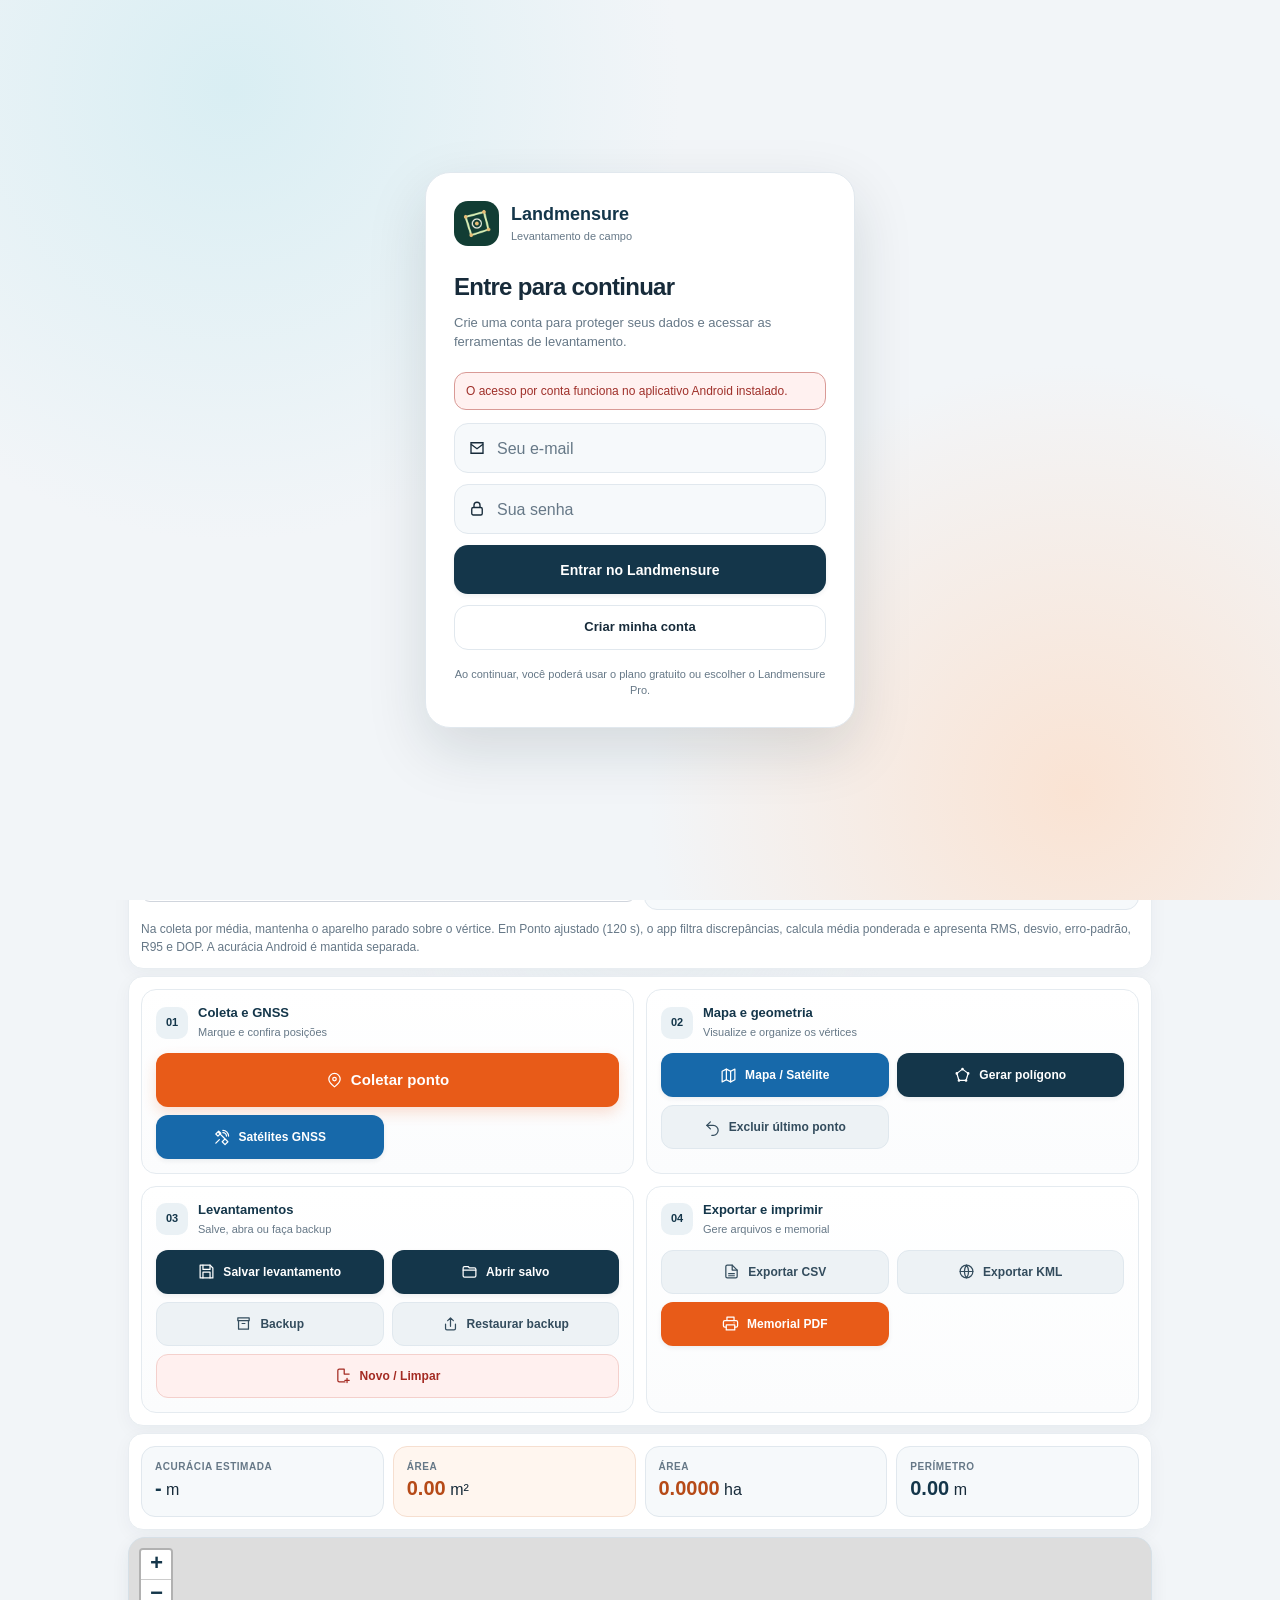
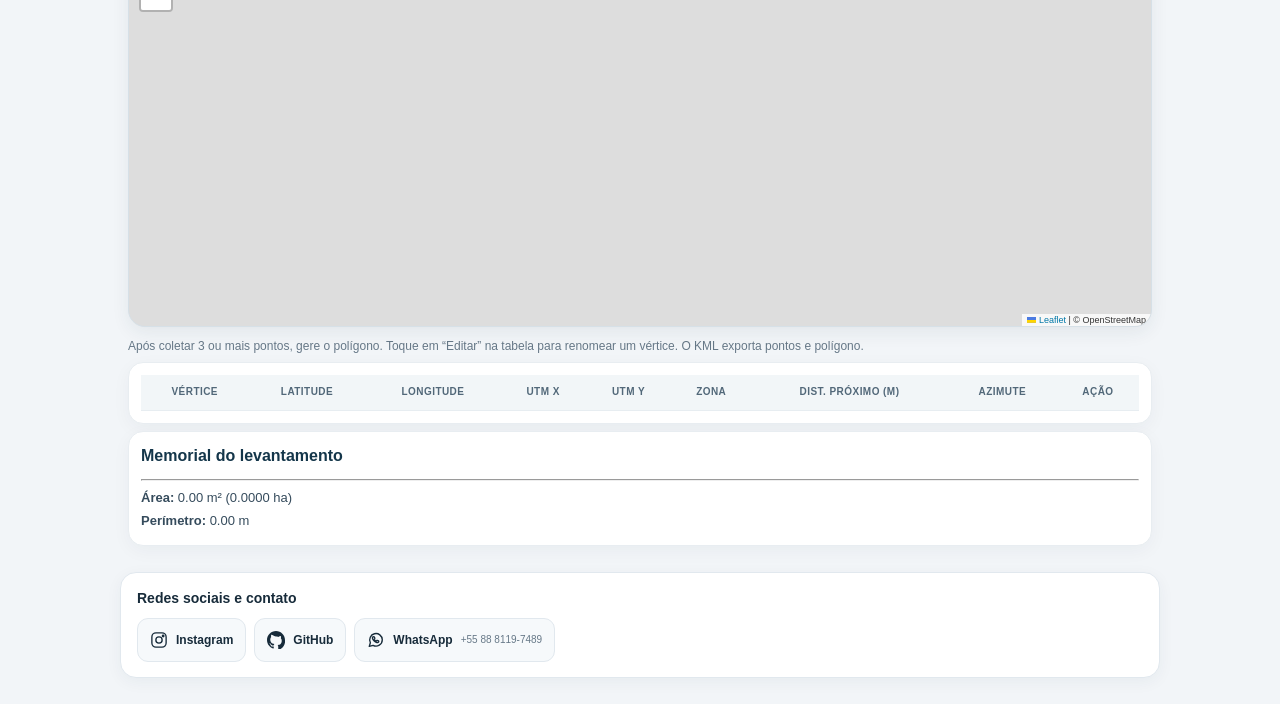
==== app/src/main/assets/index.html @ 27dda393 "Load local assets securely and gate location by account" ====
<!doctype html>
<html lang="pt-BR">
  <head>
    <meta charset="utf-8" />
    <meta
      name="viewport"
      content="width=device-width,initial-scale=1,viewport-fit=cover"
    />
    <title>GPS Landmensure</title>
    <link rel="stylesheet" href="memorial/assets/leaflet-Ds4Udj8m.css" />
    <style>
      :root {
        --orange: #f45100;
        --navy: #173447;
        --bg: #f4f6f8;
        --danger: #b42318;
        --blue: #175cd3;
      }
      * {
        box-sizing: border-box;
      }
      body {
        font-family: Arial, sans-serif;
        margin: 0;
        background: var(--bg);
        color: #1d2939;
      }
      .brand {
        background: #fff;
        padding: 8px 14px;
        text-align: center;
        border-bottom: 4px solid var(--orange);
        box-shadow: 0 2px 8px #0002;
      }
      .brand img {
        max-width: 360px;
        width: 88%;
        height: 86px;
        object-fit: contain;
      }
      .brand .sub {
        font-size: 13px;
        font-weight: 700;
        color: var(--navy);
        margin-top: -4px;
      }
      .wrap {
        padding: 10px;
        max-width: 980px;
        margin: auto;
      }
      .card {
        background: #fff;
        padding: 12px;
        border-radius: 14px;
        margin: 10px 0;
        box-shadow: 0 1px 5px #0001;
      }
      .project {
        display: grid;
        grid-template-columns: 1fr 1fr;
        gap: 8px;
      }
      .project input {
        width: 100%;
        padding: 10px;
        border: 1px solid #d0d5dd;
        border-radius: 8px;
      }
      .actions {
        display: grid;
        grid-template-columns: repeat(2, 1fr);
        gap: 8px;
      }
      .actions button {
        min-height: 48px;
      }
      button {
        padding: 11px 8px;
        border: 0;
        border-radius: 9px;
        cursor: pointer;
        font-weight: 700;
        background: var(--orange);
        color: #fff;
        font-size: 13px;
      }
      button.blue {
        background: var(--blue);
      }
      button.navy {
        background: var(--navy);
      }
      button.gray {
        background: #667085;
      }
      button.danger {
        background: var(--danger);
      }
      #map {
        height: 390px;
        border-radius: 12px;
        border: 1px solid #d0d5dd;
      }
      .stats {
        display: grid;
        grid-template-columns: repeat(2, 1fr);
        gap: 8px;
      }
      .stat {
        background: #f9fafb;
        border-radius: 9px;
        padding: 10px;
      }
      .stat b {
        display: block;
        font-size: 12px;
        color: #667085;
      }
      .stat span {
        font-size: 17px;
        font-weight: 700;
      }
      .table-wrap {
        overflow: auto;
      }
      table {
        width: 100%;
        border-collapse: collapse;
        min-width: 850px;
      }
      td,
      th {
        border: 1px solid #e4e7ec;
        padding: 7px;
        font-size: 12px;
        text-align: center;
      }
      th {
        background: #f2f4f7;
      }
      .mini {
        padding: 6px 8px;
        font-size: 11px;
      }
      .hint {
        font-size: 12px;
        color: #667085;
        margin-top: 8px;
      }
      .livegrid {
        display: grid;
        grid-template-columns: 1fr 1fr;
        gap: 8px;
      }
      .liveitem {
        background: #f9fafb;
        border: 1px solid #e4e7ec;
        border-radius: 10px;
        padding: 9px;
      }
      .liveitem b {
        display: block;
        font-size: 11px;
        color: #667085;
      }
      .liveitem span {
        font-size: 15px;
        font-weight: 700;
      }
      .livehead {
        font-weight: 800;
        color: var(--navy);
        margin-bottom: 8px;
      }
      .liveok {
        font-size: 11px;
        color: #475467;
        margin-top: 8px;
      }
      @media (max-width: 520px) {
        .livegrid {
          grid-template-columns: 1fr 1fr;
        }
      }
      #memorial {
        line-height: 1.5;
        font-size: 13px;
      }
      .leaflet-control-attribution {
        font-size: 9px;
      }
      @media (min-width: 720px) {
        .actions {
          grid-template-columns: repeat(4, 1fr);
        }
        .stats {
          grid-template-columns: repeat(4, 1fr);
        }
      }
      @media (max-width: 520px) {
        .project {
          grid-template-columns: 1fr;
        }
        .brand img {
          height: 72px;
        }
      }
      .satpage {
        display: none;
      }
      .sat-summary {
        display: grid;
        grid-template-columns: repeat(2, 1fr);
        gap: 8px;
      }
      .sat-system {
        font-weight: 800;
      }
      .usedyes {
        color: #067647;
        font-weight: 800;
      }
      .usedno {
        color: #667085;
      }
      .sat-table {
        min-width: 650px;
      }
      @media (min-width: 720px) {
        .sat-summary {
          grid-template-columns: repeat(4, 1fr);
        }
      }
      /* Visual refresh: field-first layout, touch-friendly controls and clearer hierarchy. */
      :root {
        --orange: #e85b18;
        --navy: #14364a;
        --bg: #f2f5f8;
        --danger: #b42318;
        --blue: #1769aa;
        --ink: #172b3a;
        --muted: #667887;
        --line: #e1e8ee;
        --surface: #fff;
        --soft: #f6f9fb;
      }
      * {
        box-sizing: border-box;
      }
      html {
        background: var(--bg);
      }
      body {
        font-family: Inter, "Segoe UI", Roboto, Arial, sans-serif;
        margin: 0;
        background:
          radial-gradient(ellipse at 50% -15%, #e5edf3 0, transparent 44%),
          var(--bg);
        color: var(--ink);
        line-height: 1.45;
        -webkit-font-smoothing: antialiased;
      }
      .brand {
        background: linear-gradient(180deg, #fff, #fbfcfd);
        padding: 12px 16px 14px;
        text-align: center;
        border-bottom: 3px solid var(--orange);
        box-shadow: 0 4px 16px #18354a12;
      }
      .brand img {
        max-width: 340px;
        width: 82%;
        height: 76px;
        object-fit: contain;
      }
      .brand .sub {
        font-size: 12px;
        letter-spacing: 0.055em;
        text-transform: uppercase;
        font-weight: 800;
        color: var(--navy);
        margin-top: 0;
      }
      .wrap {
        padding: 12px;
        max-width: 1040px;
        margin: 0 auto;
      }
      .card {
        background: var(--surface);
        padding: 16px;
        border: 1px solid #e8edf1;
        border-radius: 18px;
        margin: 12px 0;
        box-shadow: 0 5px 18px #1d35470b;
      }
      .project {
        gap: 10px;
      }
      .project input,
      select {
        width: 100%;
        min-height: 46px;
        padding: 12px 13px;
        border: 1px solid #d4dee6;
        border-radius: 11px;
        background: #fff;
        color: var(--ink);
        font:
          600 14px/1.35 "Segoe UI",
          Roboto,
          Arial,
          sans-serif;
        outline: none;
        transition:
          border-color 0.18s,
          box-shadow 0.18s;
      }
      .project input:focus,
      select:focus {
        border-color: #5b9bc0;
        box-shadow: 0 0 0 3px #1769aa18;
      }
      .project input::placeholder {
        color: #8999a5;
        font-weight: 500;
      }
      #gpsfix {
        border-top: 4px solid var(--navy);
        padding-top: 16px;
      }
      .livehead {
        font-size: 15px;
        font-weight: 850;
        color: var(--navy);
        margin-bottom: 12px;
        letter-spacing: 0.01em;
      }
      .livegrid {
        gap: 9px;
      }
      .liveitem {
        background: var(--soft);
        border: 1px solid var(--line);
        border-radius: 13px;
        padding: 11px 12px;
        min-width: 0;
      }
      .liveitem b {
        font-size: 10px;
        color: var(--muted);
        text-transform: uppercase;
        letter-spacing: 0.055em;
        line-height: 1.35;
      }
      .liveitem span {
        display: block;
        margin-top: 4px;
        font-size: 15px;
        font-weight: 750;
        color: var(--ink);
        overflow-wrap: anywhere;
      }
      .liveok {
        padding: 10px 12px;
        border-radius: 10px;
        background: #eef5f8;
        color: #315469;
        font-size: 12px;
        font-weight: 650;
      }
      .hint {
        font-size: 12px;
        color: var(--muted);
        line-height: 1.5;
        margin-top: 10px;
      }
      .actions {
        grid-template-columns: repeat(2, minmax(0, 1fr));
        gap: 9px;
        padding: 12px;
      }
      .actions button,
      button {
        min-height: 46px;
        padding: 11px 12px;
        border: 1px solid transparent;
        border-radius: 12px;
        cursor: pointer;
        font:
          700 13px/1.2 "Segoe UI",
          Roboto,
          Arial,
          sans-serif;
        letter-spacing: 0.005em;
        box-shadow: 0 2px 5px #102b3c12;
        transition:
          transform 0.12s,
          filter 0.12s,
          box-shadow 0.12s;
      }
      .actions button:active,
      button:active {
        transform: translateY(1px);
        filter: brightness(0.96);
        box-shadow: 0 1px 2px #102b3c12;
      }
      .actions button:focus-visible,
      button:focus-visible {
        outline: 3px solid #1769aa55;
        outline-offset: 2px;
      }
      button {
        background: var(--orange);
        color: white;
      }
      button.blue {
        background: var(--blue);
      }
      button.navy {
        background: var(--navy);
      }
      button.gray {
        background: #edf2f5;
        color: #334c5d;
        border-color: #e0e8ee;
        box-shadow: none;
      }
      button.danger {
        background: #fff0ef;
        color: #a42a22;
        border-color: #f4d0cc;
        box-shadow: none;
      }
      #btnColetar {
        font-size: 15px;
        min-height: 56px;
        box-shadow: 0 6px 14px #e85b1830;
      }
      .stats {
        gap: 9px;
      }
      .stat {
        background: var(--soft);
        border: 1px solid var(--line);
        border-radius: 14px;
        padding: 13px;
      }
      .stat b {
        display: block;
        font-size: 10px;
        color: var(--muted);
        text-transform: uppercase;
        letter-spacing: 0.055em;
      }
      .stat span {
        font-size: 20px;
        font-weight: 800;
        color: var(--navy);
        font-variant-numeric: tabular-nums;
      }
      .stat:nth-child(2) {
        background: #fff6ef;
        border-color: #f6dfd0;
      }
      .stat:nth-child(2) span,
      .stat:nth-child(3) span {
        color: #b64a17;
      }
      #map {
        height: 390px;
        border-radius: 17px;
        border: 1px solid #d6e0e7;
        box-shadow: 0 6px 18px #19374a12;
        overflow: hidden;
      }
      .leaflet-control-attribution {
        font-size: 9px;
      }
      .leaflet-bar a {
        color: var(--navy) !important;
      }
      .table-wrap {
        padding: 8px;
        overflow: auto;
      }
      table {
        width: 100%;
        border-collapse: separate;
        border-spacing: 0;
        min-width: 850px;
      }
      td,
      th {
        border: 0;
        border-bottom: 1px solid #e7edf1;
        padding: 10px 9px;
        font-size: 12px;
        text-align: center;
      }
      th {
        background: #f2f6f8;
        color: #526879;
        font-size: 10px;
        text-transform: uppercase;
        letter-spacing: 0.045em;
        position: sticky;
        top: 0;
      }
      tbody tr:nth-child(even) {
        background: #fbfcfd;
      }
      tbody tr:hover {
        background: #f1f7fa;
      }
      .mini {
        min-height: 34px;
        padding: 7px 10px;
        font-size: 11px;
        border-radius: 9px;
        background: #e8f1f6;
        color: #174861;
        box-shadow: none;
      }
      #memorial {
        line-height: 1.75;
        font-size: 13px;
        color: #354b5c;
      }
      h3 {
        margin: 0 0 12px;
        color: var(--navy);
        font-size: 16px;
      }
      .sat-summary {
        gap: 9px;
      }
      .sat-table {
        min-width: 650px;
      }
      .satpage .brand {
        position: relative;
      }
      .satpage .wrap {
        padding-top: 12px;
      }
      @media (min-width: 720px) {
        .wrap {
          padding: 18px;
        }
        .actions {
          grid-template-columns: repeat(4, minmax(0, 1fr));
          padding: 14px;
        }
        .stats {
          grid-template-columns: repeat(4, 1fr);
        }
        .actions button {
          min-height: 48px;
        }
      }
      @media (max-width: 520px) {
        .wrap {
          padding: 8px;
        }
        .card {
          padding: 13px;
          border-radius: 16px;
          margin: 9px 0;
        }
        .project {
          grid-template-columns: 1fr;
        }
        .brand img {
          height: 66px;
        }
        .livegrid {
          grid-template-columns: 1fr 1fr;
          gap: 7px;
        }
        .liveitem {
          padding: 9px;
        }
        .liveitem span {
          font-size: 13px;
        }
        .actions {
          gap: 7px;
          padding: 10px;
        }
        .actions button {
          min-height: 46px;
          padding: 10px 8px;
          font-size: 12px;
        }
        #btnColetar {
          grid-column: 1/-1;
          min-height: 58px;
          font-size: 15px;
        }
        .stats {
          gap: 7px;
        }
        .stat {
          padding: 11px;
        }
        .stat span {
          font-size: 18px;
        }
        #map {
          height: 340px;
        }
      }
      @media (prefers-reduced-motion: reduce) {
        *,
        *::before,
        *::after {
          scroll-behavior: auto !important;
          transition: none !important;
        }
      }

      /* Compact visual refinements */
      .brand {
        padding: 6px 10px;
      }
      .brand img {
        display: none;
      }
      .brand-toprow {
        min-height: 40px;
      }
      .brand-toprow:before {
        content: "GPS  LANDMENSURE";
        position: absolute;
        left: 8px;
        color: var(--navy);
        font-size: 14px;
        font-weight: 900;
        letter-spacing: 0.08em;
      }
      .brand .sub {
        display: none;
      }
      .wrap {
        padding: 5px 8px;
      }
      .card {
        padding: 12px;
        margin: 7px 0;
        border-radius: 15px;
      }
      .settings-overlay.is-open {
        opacity: 1;
      }
      .settings-panel {
        padding-top: 10px !important;
      }
      .settings-panel:before {
        content: "";
        display: block;
        width: 38px;
        height: 4px;
        margin: 0 auto 12px;
        border-radius: 9px;
        background: #bdc9d0;
      }
      .settings-field select {
        display: none;
      }
      .settings-choices {
        display: grid;
        grid-template-columns: repeat(2, minmax(0, 1fr));
        gap: 7px;
        margin-top: 8px;
      }
      .settings-choice {
        min-height: 42px;
        text-align: left;
        background: var(--soft);
        color: var(--ink);
        border: 1px solid var(--line);
        box-shadow: none;
      }
      .settings-choice.active {
        border-color: var(--blue);
        background: #e8f2f8;
        color: var(--navy);
        box-shadow: inset 0 0 0 1px var(--blue);
      }
      .satpage .brand:before {
        content: "MONITOR GNSS  •  SATÉLITES VISÍVEIS";
        display: block;
        color: var(--navy);
        font-size: 13px;
        font-weight: 850;
        letter-spacing: 0.04em;
        padding: 7px;
      }
      /* Adapt layout to the actual viewport and orientation */
      html,
      body {
        width: 100%;
        min-height: 100%;
        overflow-x: hidden;
      }
      #mainPage,
      .satpage {
        width: 100%;
        max-width: 100vw;
      }
      #map {
        height: min(390px, 48dvh);
        min-height: 260px;
      }
      @media (max-width: 620px) {
        #map {
          height: min(340px, 42dvh);
          min-height: 240px;
        }
      }
      @media (orientation: landscape) and (max-height: 560px) {
        .brand {
          padding-top: 4px;
          padding-bottom: 4px;
        }
        .wrap,
        .satpage .wrap {
          padding-top: 4px;
        }
        .card {
          padding: 9px;
          margin: 5px 0;
        }
        #map {
          height: 52dvh;
          min-height: 180px;
        }
        .action-groups {
          grid-template-columns: repeat(2, minmax(0, 1fr));
        }
      }
      @media (min-width: 900px) {
        .wrap {
          max-width: 1040px;
        }
        .satpage .wrap {
          max-width: 1040px;
        }
      }
      .settings-overlay {
        align-items: end !important;
        justify-items: center !important;
        padding: 0 !important;
      }
      .settings-panel {
        width: min(100%, 620px) !important;
        max-height: 92dvh !important;
        border-radius: 22px 22px 0 0 !important;
        transform: translateY(105%);
        transition: transform 0.24s ease !important;
      }
      .settings-overlay.is-open .settings-panel {
        transform: translateY(0);
      }

      .action-groups {
        display: grid;
        grid-template-columns: repeat(2, minmax(0, 1fr));
        gap: 12px;
        padding: 12px;
      }
      .action-group {
        min-width: 0;
        padding: 14px;
        border: 1px solid #e5ebf0;
        border-radius: 15px;
        background: linear-gradient(180deg, #fff, #fbfcfd);
      }
      .action-heading {
        display: flex;
        align-items: center;
        gap: 10px;
        margin-bottom: 12px;
      }
      .action-heading b {
        display: block;
        color: var(--navy);
        font-size: 13px;
        font-weight: 850;
      }
      .action-heading small {
        display: block;
        color: var(--muted);
        font-size: 11px;
        margin-top: 2px;
      }
      .action-symbol {
        display: grid;
        place-items: center;
        width: 32px;
        height: 32px;
        flex: none;
        border-radius: 10px;
        background: #eaf1f5;
        color: var(--navy);
        font-size: 11px;
        font-weight: 850;
      }
      .action-buttons {
        display: grid;
        grid-template-columns: repeat(2, minmax(0, 1fr));
        gap: 8px;
      }
      .action-buttons button {
        min-width: 0;
        min-height: 44px;
        padding: 10px 9px;
        font-size: 12px;
        overflow-wrap: anywhere;
      }
      .action-buttons #btnColetar {
        grid-column: 1/-1;
        min-height: 54px;
        font-size: 15px;
      }
      .action-buttons .danger {
        grid-column: 1/-1;
      }
      @media (max-width: 620px) {
        .action-groups {
          grid-template-columns: 1fr;
          gap: 9px;
          padding: 10px;
        }
        .action-group {
          padding: 12px;
        }
        .action-buttons button {
          min-height: 46px;
        }
        .action-buttons #btnColetar {
          min-height: 56px;
        }
      }

      .brand-toprow {
        position: relative;
        display: flex;
        align-items: center;
        justify-content: center;
        max-width: 650px;
        margin: 0 auto;
      }
      .brand-toprow img {
        width: calc(100% - 118px);
        max-width: 330px;
        height: 66px;
      }
      .settings-trigger {
        position: absolute;
        right: 0;
        top: 50%;
        transform: translateY(-50%);
        min-height: 40px;
        padding: 9px 11px;
        background: #edf3f6;
        color: var(--navy);
        border: 1px solid #dce6ec;
        box-shadow: none;
        font-size: 11px;
      }
      .settings-trigger:active {
        transform: translateY(calc(-50% + 1px));
      }
      .settings-overlay[hidden] {
        display: none;
      }
      .settings-overlay {
        position: fixed;
        inset: 0;
        z-index: 2500;
        display: grid;
        place-items: center;
        padding: 16px;
        background: #101d28a8;
        backdrop-filter: blur(5px);
      }
      .settings-panel {
        width: min(100%, 480px);
        max-height: min(90vh, 700px);
        overflow: auto;
        padding: 21px;
        border: 1px solid #e6edf1;
        border-radius: 20px;
        background: var(--surface);
        color: var(--ink);
        box-shadow: 0 24px 70px #07152255;
      }
      .settings-head {
        display: flex;
        align-items: center;
        justify-content: space-between;
        gap: 12px;
      }
      .settings-kicker {
        font-size: 10px;
        letter-spacing: 0.12em;
        color: var(--orange);
        font-weight: 850;
      }
      .settings-head h2 {
        margin: 3px 0 0;
        color: var(--navy);
        font-size: 22px;
      }
      .settings-close {
        width: 38px;
        min-height: 38px;
        padding: 8px;
        border-radius: 50%;
      }
      .settings-intro {
        margin: 12px 0 18px;
        color: var(--muted);
        font-size: 13px;
        line-height: 1.5;
      }
      .settings-field {
        display: grid;
        gap: 8px;
        margin: 12px 0;
        padding: 13px;
        border: 1px solid var(--line);
        border-radius: 13px;
        background: var(--soft);
      }
      .settings-field b,
      .settings-field small {
        display: block;
      }
      .settings-field b {
        font-size: 13px;
        color: var(--ink);
      }
      .settings-field small {
        margin-top: 2px;
        color: var(--muted);
        font-size: 11px;
      }
      .settings-field select {
        min-height: 42px;
      }
      .settings-footer {
        display: flex;
        align-items: center;
        justify-content: space-between;
        gap: 10px;
        margin-top: 17px;
      }
      .settings-footer span {
        color: var(--muted);
        font-size: 11px;
      }
      .settings-footer button {
        min-height: 42px;
        padding: 10px 15px;
      }
      :root[data-theme="dark"] {
        --bg: #101820;
        --surface: #1b2831;
        --soft: #202f39;
        --ink: #e7eef2;
        --muted: #a8b6bf;
        --line: #344650;
        --navy: #94c8df;
        --orange: #f27835;
        --blue: #378bc2;
        --danger: #ffb2a9;
      }
      :root[data-theme="dark"] body {
        background:
          radial-gradient(ellipse at 50% -15%, #1d303c 0, transparent 44%),
          var(--bg);
        color: var(--ink);
      }
      :root[data-theme="dark"] .brand {
        background: linear-gradient(180deg, #1b2831, #17232c);
        border-bottom-color: var(--orange);
      }
      :root[data-theme="dark"] .card,
      :root[data-theme="dark"] .action-group {
        background: var(--surface);
        border-color: var(--line);
      }
      :root[data-theme="dark"] .liveitem,
      :root[data-theme="dark"] .stat,
      :root[data-theme="dark"] .settings-field {
        background: var(--soft);
        border-color: var(--line);
      }
      :root[data-theme="dark"] .liveitem span,
      :root[data-theme="dark"] .stat span,
      :root[data-theme="dark"] #memorial {
        color: var(--ink);
      }
      :root[data-theme="dark"] .liveok {
        background: #233a46;
        color: #c6dce7;
      }
      :root[data-theme="dark"] .hint {
        color: #a8b6bf;
      }
      :root[data-theme="dark"] .project input,
      :root[data-theme="dark"] select {
        background: #17232c;
        border-color: var(--line);
        color: var(--ink);
      }
      :root[data-theme="dark"] .stat:nth-child(2) {
        background: #35271f;
        border-color: #68452d;
      }
      :root[data-theme="dark"] .stat:nth-child(2) span,
      :root[data-theme="dark"] .stat:nth-child(3) span {
        color: #ffad78;
      }
      :root[data-theme="dark"] th {
        background: #22323c;
        color: #c0cdd4;
      }
      :root[data-theme="dark"] td {
        border-color: #344650;
      }
      :root[data-theme="dark"] tbody tr:nth-child(even) {
        background: #1d2b34;
      }
      :root[data-theme="dark"] tbody tr:hover {
        background: #263b47;
      }
      :root[data-theme="dark"] button.gray,
      :root[data-theme="dark"] .settings-trigger {
        background: #2b3b45;
        color: #e7eef2;
        border-color: #40525d;
      }
      :root[data-theme="dark"] button.danger {
        background: #492b2a;
        color: #ffc2ba;
        border-color: #673937;
      }
      @media (max-width: 520px) {
        .brand-toprow {
          min-height: 60px;
        }
        .brand-toprow img {
          width: calc(100% - 100px);
          height: 58px;
        }
        .settings-trigger {
          padding: 8px 9px;
          font-size: 10px;
        }
        .settings-field {
          padding: 11px;
        }
        .settings-footer {
          align-items: flex-end;
        }
      }

      .icon {
        width: 17px;
        height: 17px;
        display: inline-block;
        flex: none;
        vertical-align: -0.24em;
        margin-right: 6px;
        fill: none;
        stroke: currentColor;
        stroke-width: 1.75;
        stroke-linecap: round;
        stroke-linejoin: round;
      }
      .livehead .icon {
        width: 19px;
        height: 19px;
        vertical-align: -0.28em;
        margin-right: 7px;
      }
      .settings-trigger .icon {
        width: 16px;
        height: 16px;
        margin-right: 5px;
        vertical-align: -0.25em;
      }
      .action-buttons button {
        display: inline-flex;
        align-items: center;
        justify-content: center;
        gap: 2px;
      }
      .quality-dot {
        display: inline-block;
        width: 8px;
        height: 8px;
        margin-right: 5px;
        border-radius: 50%;
        vertical-align: 1px;
      }
      .quality-good {
        background: #15945b;
        box-shadow: 0 0 0 3px #15945b20;
      }
      .quality-mid {
        background: #d99716;
        box-shadow: 0 0 0 3px #d9971620;
      }
      .quality-low {
        background: #d04444;
        box-shadow: 0 0 0 3px #d0444420;
      }
      /* Shared app bar and GNSS/KML module tabs */
      #appToolbar {
        position: sticky;
        top: 0;
        z-index: 1200;
        display: flex;
        align-items: center;
        justify-content: space-between;
        min-height: 66px;
        padding: 8px 18px;
        background: var(--surface);
        border-bottom: 1px solid var(--line);
        box-shadow: 0 3px 14px #10233012;
      }
      .toolbar-title {
        display: flex;
        align-items: center;
        gap: 11px;
      }
      .toolbar-title strong {
        display: block;
        font-size: 18px;
        letter-spacing: -0.02em;
        color: var(--ink);
      }
      .toolbar-title small {
        display: block;
        margin-top: 2px;
        color: var(--muted);
        font-size: 11px;
      }
      .toolbar-mark {
        display: block;
        width: 42px;
        height: 42px;
        object-fit: contain;
        border-radius: 12px;
        flex: none;
      }
      .toolbar-settings {
        display: grid;
        place-items: center;
        width: 44px;
        height: 44px;
        border: 1px solid var(--line);
        border-radius: 14px;
        background: var(--soft);
        color: var(--ink);
      }
      .toolbar-settings svg {
        width: 21px;
        height: 21px;
        fill: none;
        stroke: currentColor;
        stroke-width: 1.8;
        stroke-linecap: round;
        stroke-linejoin: round;
      }
      #mainTabs {
        position: sticky;
        top: 66px;
        z-index: 1190;
        display: grid;
        grid-template-columns: 1fr 1fr;
        gap: 6px;
        padding: 8px 12px;
        background: var(--bg);
        border-bottom: 1px solid var(--line);
      }
      .app-tab {
        display: grid;
        gap: 3px;
        justify-items: start;
        padding: 9px 13px;
        border: 1px solid transparent;
        border-radius: 12px;
        background: transparent;
        color: var(--muted);
        text-align: left;
      }
      .app-tab span {
        font-weight: 800;
        font-size: 13px;
      }
      .app-tab small {
        font-size: 10px;
      }
      .app-tab.active {
        color: var(--navy);
        background: var(--surface);
        border-color: var(--line);
        box-shadow: 0 2px 8px #10233010;
      }
      #mainPage > .brand,
      #satPage > .brand,
      .satpage .brand {
        display: none !important;
      }
      #memorialPage {
        width: 100%;
        padding: 8px 0 0;
      }
      #memorialPage[hidden] {
        display: none !important;
      }
      #memorialFrame {
        display: block;
        width: 100%;
        height: calc(100dvh - 158px);
        min-height: 480px;
        border: 0;
        background: #fff;
      }
      #mainPage,
      #satPage {
        padding-top: 4px;
      }
      :root[data-theme="dark"] #memorialFrame {
        background: #101820;
      }
      @media (max-width: 520px) {
        #appToolbar {
          min-height: 62px;
          padding: 7px 14px;
        }
        .toolbar-title strong {
          font-size: 17px;
        }
        #mainTabs {
          top: 62px;
          padding: 7px 9px;
        }
        .app-tab {
          padding: 8px 10px;
        }
        #memorialFrame {
          height: calc(100dvh - 148px);
          min-height: 420px;
        }
      }
    </style>
    <style>
      .gnss-social-bar {
        max-width: 1040px;
        margin: 14px auto 26px;
        padding: 15px 16px;
        border: 1px solid var(--line);
        border-radius: 16px;
        background: var(--surface);
        box-shadow: 0 4px 16px #18354a0d;
      }
      .gnss-social-heading {
        margin: 0 0 10px;
        color: var(--ink);
        font-size: 14px;
        font-weight: 850;
      }
      .gnss-social-links {
        display: flex;
        flex-wrap: wrap;
        gap: 8px;
      }
      .gnss-social-links a {
        display: inline-flex;
        align-items: center;
        justify-content: center;
        gap: 8px;
        min-height: 44px;
        padding: 8px 12px;
        border: 1px solid var(--line);
        border-radius: 11px;
        background: var(--soft);
        color: var(--ink);
        font-size: 12px;
        font-weight: 700;
        text-decoration: none;
      }
      .gnss-social-links a:hover {
        border-color: var(--blue);
        background: #eaf1f5;
      }
      .gnss-social-links svg {
        width: 18px;
        height: 18px;
        flex: none;
        fill: none;
        stroke: currentColor;
        stroke-width: 1.8;
        stroke-linecap: round;
        stroke-linejoin: round;
      }
      .gnss-social-links .github svg {
        fill: currentColor;
        stroke: none;
      }
      .gnss-social-links small {
        font-size: 10px;
        font-weight: 500;
        color: var(--muted);
      }
      :root[data-theme="dark"] .gnss-social-links a:hover {
        background: #263b47;
      }
      @media (max-width: 620px) {
        .gnss-social-bar {
          margin: 10px 8px 20px;
          padding: 13px;
          border-radius: 14px;
        }
        .gnss-social-links {
          display: grid;
          grid-template-columns: 1fr 1fr;
        }
        .gnss-social-links a {
          justify-content: flex-start;
          padding: 8px 10px;
        }
        .gnss-social-links .whatsapp {
          grid-column: 1/-1;
        }
      }
    </style>
    <link rel="stylesheet" href="account-ui.css" />
    <script defer src="account-ui.js"></script>
  </head>
  <body>
    <header id="appToolbar">
      <div class="toolbar-title">
        <img class="toolbar-mark" src="logo_landmensure_mark.png" alt="" />
        <div>
          <strong>Landmensure</strong><small>Levantamento de campo</small>
        </div>
      </div>
      <button
        class="toolbar-settings"
        onclick="abrirDefinicoes()"
        aria-label="Abrir definições"
      >
        <svg viewBox="0 0 24 24" aria-hidden="true">
          <circle cx="12" cy="12" r="3" />
          <path
            d="m19.4 15 .1.1 1.4 1.1-1.4 2.4-1.7-.7a8 8 0 0 1-1.7 1l-.3 1.8h-2.8l-.3-1.8a8 8 0 0 1-1.7-1l-1.7.7-1.4-2.4L5.3 15a8 8 0 0 1 0-2l-1.4-1.1 1.4-2.4 1.7.7a8 8 0 0 1 1.7-1L9 7.4h2.8l.3 1.8a8 8 0 0 1 1.7 1l1.7-.7 1.4 2.4-1.4 1.1a8 8 0 0 1-.1 2Z"
          />
        </svg>
      </button>
    </header>
    <nav id="mainTabs" aria-label="Funções do aplicativo">
      <button
        class="app-tab active"
        data-page="gnss"
        onclick="mostrarTela('gnss')"
      >
        <span>GNSS</span><small>Coleta de campo</small></button
      ><button
        class="app-tab"
        data-page="memorial"
        onclick="mostrarTela('memorial')"
      >
        <span>Memorial KML</span><small>Área e memorial</small>
      </button>
    </nav>
    <section id="memorialPage" hidden>
      <iframe
        id="memorialFrame"
        title="Calculadora de área e memorial KML"
        src="https://appassets.androidplatform.net/assets/memorial/index.html"
        onload="
          this.contentWindow.postMessage(
            {
              type: 'landmensure-theme',
              theme: document.documentElement.dataset.theme || 'light',
            },
            '*',
          )
        "
      ></iframe>
    </section>
    <div id="mainPage">
      <header class="brand">
        <div class="brand-toprow">
          <img id="brandLogo" src="logo_landmensure.png" /><button
            class="settings-trigger"
            onclick="abrirDefinicoes()"
            aria-label="Abrir definições"
          >
            <svg
              class="icon"
              viewBox="0 0 24 24"
              aria-hidden="true"
              focusable="false"
            >
              <circle cx="12" cy="12" r="3" />
              <path
                d="m19.4 15 .1.1 1.4 1.1-1.4 2.4-1.7-.7a8 8 0 0 1-1.7 1l-.3 1.8h-2.8l-.3-1.8a8 8 0 0 1-1.7-1l-1.7.7-1.4-2.4L5.3 15a8 8 0 0 1 0-2l-1.4-1.1 1.4-2.4 1.7.7a8 8 0 0 1 1.7-1L9 7.4h2.8l.3 1.8a8 8 0 0 1 1.7 1l1.7-.7 1.4 2.4-1.4 1.1a8 8 0 0 1-.1 2Z"
              />
            </svg>
            <span>Definições</span>
          </button>
        </div>
        <div class="sub">GPS Landmensure • Levantamento de Campo • v13</div>
      </header>
      <div class="wrap">
        <div class="card project">
          <input
            id="projeto"
            placeholder="Nome do levantamento / propriedade"
          /><input id="responsavel" placeholder="Responsável / cliente" />
        </div>
        <div class="card" id="gpsfix">
          <div class="livehead">
            <svg
              class="icon"
              viewBox="0 0 24 24"
              aria-hidden="true"
              focusable="false"
            >
              <circle cx="12" cy="12" r="9" />
              <circle cx="12" cy="12" r="5" />
              <path d="M12 12l6-6M12 3v2M3 12h2" />
            </svg>
            Coordenadas GPS/GNSS em tempo real
          </div>
          <div class="livegrid">
            <div class="liveitem">
              <b>Latitude decimal</b><span id="liveLat">--</span>
            </div>
            <div class="liveitem">
              <b>Longitude decimal</b><span id="liveLng">--</span>
            </div>
            <div class="liveitem">
              <b>UTM E (X)</b><span id="liveE">--</span>
            </div>
            <div class="liveitem">
              <b>UTM N (Y)</b><span id="liveN">--</span>
            </div>
            <div class="liveitem">
              <b>Zona UTM</b><span id="liveZona">--</span>
            </div>
            <div class="liveitem">
              <b>Acurácia estimada (raio)</b><span id="liveAcc">--</span>
            </div>
            <div class="liveitem">
              <b>Satélites visíveis</b><span id="satVisible">--</span>
            </div>
            <div class="liveitem">
              <b>Satélites usados</b><span id="satUsed">--</span>
            </div>
            <div class="liveitem">
              <b>HDOP (NMEA)</b><span id="hdop">--</span>
            </div>
            <div class="liveitem">
              <b>PDOP (NMEA)</b><span id="pdop">--</span>
            </div>
            <div class="liveitem">
              <b>Estabilidade</b><span id="stability">Aguardando</span>
            </div>
          </div>
          <div class="hint">
            A acurácia horizontal é uma estimativa do Android, não uma garantia
            de precisão do levantamento. Confira as condições e os resultados
            antes de uso técnico.
          </div>
          <div class="liveok" id="liveStatus">Aguardando GPS/GNSS…</div>
        </div>
        <div class="card">
          <div class="livehead">
            <svg
              class="icon"
              viewBox="0 0 24 24"
              aria-hidden="true"
              focusable="false"
            >
              <circle cx="12" cy="12" r="9" />
              <path d="M12 7v5l3 2" />
            </svg>
            Modo de coleta do vértice
          </div>
          <div
            style="
              display: grid;
              grid-template-columns: 1fr 1fr;
              gap: 8px;
              align-items: center;
            "
          >
            <select
              id="tempoColeta"
              style="
                padding: 11px;
                border: 1px solid #d0d5dd;
                border-radius: 9px;
                font-weight: 700;
              "
            >
              <option value="0">Instantâneo</option>
              <option value="15">Média de 15 s</option>
              <option value="30" selected>Média de 30 s</option>
              <option value="60">Média de 60 s</option>
              <option value="120">Média de 120 s</option>
              <option value="121">Ponto ajustado • 120 s</option>
            </select>
            <div class="liveitem">
              <b>Ocupação</b><span id="ocupacaoStatus">Pronto</span>
            </div>
          </div>
          <div class="hint">
            Na coleta por média, mantenha o aparelho parado sobre o vértice. Em
            Ponto ajustado (120 s), o app filtra discrepâncias, calcula média
            ponderada e apresenta RMS, desvio, erro-padrão, R95 e DOP. A
            acurácia Android é mantida separada.
          </div>
        </div>
        <div class="card action-groups">
          <section class="action-group">
            <div class="action-heading">
              <span class="action-symbol">01</span>
              <div>
                <b>Coleta e GNSS</b><small>Marque e confira posições</small>
              </div>
            </div>
            <div class="action-buttons">
              <button id="btnColetar" onclick="capturar()">
                <svg
                  class="icon"
                  viewBox="0 0 24 24"
                  aria-hidden="true"
                  focusable="false"
                >
                  <path d="M20 10c0 5-8 11-8 11S4 15 4 10a8 8 0 1 1 16 0Z" />
                  <circle cx="12" cy="10" r="2.5" />
                </svg>
                Coletar ponto</button
              ><button class="blue" onclick="abrirSatelites()">
                <svg
                  class="icon"
                  viewBox="0 0 24 24"
                  aria-hidden="true"
                  focusable="false"
                >
                  <path
                    d="M4 20l5-5M7 4l13 13M8 3l3 3-4 4-3-3zM17 14l4 4-4 4-4-4z"
                  />
                  <path d="M14 5a5 5 0 0 1 5 5M14 2a8 8 0 0 1 8 8" />
                </svg>
                Satélites GNSS
              </button>
            </div>
          </section>
          <section class="action-group">
            <div class="action-heading">
              <span class="action-symbol">02</span>
              <div>
                <b>Mapa e geometria</b
                ><small>Visualize e organize os vértices</small>
              </div>
            </div>
            <div class="action-buttons">
              <button class="blue" onclick="alternarMapa()">
                <svg
                  class="icon"
                  viewBox="0 0 24 24"
                  aria-hidden="true"
                  focusable="false"
                >
                  <path d="m3 6 6-3 6 3 6-3v15l-6 3-6-3-6 3z" />
                  <path d="M9 3v15M15 6v15" />
                </svg>
                Mapa / Satélite</button
              ><button class="navy" onclick="gerarPoligono()">
                <svg
                  class="icon"
                  viewBox="0 0 24 24"
                  aria-hidden="true"
                  focusable="false"
                >
                  <path d="m12 3 8 6-3 10H7L4 9z" />
                  <circle cx="12" cy="3" r="1" />
                  <circle cx="20" cy="9" r="1" />
                  <circle cx="17" cy="19" r="1" />
                  <circle cx="7" cy="19" r="1" />
                  <circle cx="4" cy="9" r="1" />
                </svg>
                Gerar polígono</button
              ><button class="gray" onclick="excluirUltimo()">
                <svg
                  class="icon"
                  viewBox="0 0 24 24"
                  aria-hidden="true"
                  focusable="false"
                >
                  <path d="M9 14 4 9l5-5" />
                  <path d="M4 9h9a7 7 0 0 1 0 14h-2" />
                </svg>
                Excluir último ponto
              </button>
            </div>
          </section>
          <section class="action-group">
            <div class="action-heading">
              <span class="action-symbol">03</span>
              <div>
                <b>Levantamentos</b><small>Salve, abra ou faça backup</small>
              </div>
            </div>
            <div class="action-buttons">
              <button class="navy" onclick="salvarLevantamento()">
                <svg
                  class="icon"
                  viewBox="0 0 24 24"
                  aria-hidden="true"
                  focusable="false"
                >
                  <path d="M5 3h12l4 4v14H3V3z" />
                  <path d="M7 3v6h10V3M7 21v-8h10v8" />
                </svg>
                Salvar levantamento</button
              ><button class="navy" onclick="carregarLevantamento()">
                <svg
                  class="icon"
                  viewBox="0 0 24 24"
                  aria-hidden="true"
                  focusable="false"
                >
                  <path
                    d="M3 7a2 2 0 0 1 2-2h5l2 2h7a2 2 0 0 1 2 2v9a2 2 0 0 1-2 2H5a2 2 0 0 1-2-2z"
                  />
                  <path d="M3 10h18" />
                </svg>
                Abrir salvo</button
              ><button class="gray" onclick="exportBackup()">
                <svg
                  class="icon"
                  viewBox="0 0 24 24"
                  aria-hidden="true"
                  focusable="false"
                >
                  <path d="M4 4h16v4H4zM5 8v12h14V8M10 12h4" />
                </svg>
                Backup</button
              ><button
                class="gray"
                onclick="document.getElementById('importBackupFile').click()"
              >
                <svg
                  class="icon"
                  viewBox="0 0 24 24"
                  aria-hidden="true"
                  focusable="false"
                >
                  <path d="M12 16V4m-4 4 4-4 4 4" />
                  <path d="M5 13v6a2 2 0 0 0 2 2h10a2 2 0 0 0 2-2v-6" />
                </svg>
                Restaurar backup</button
              ><input
                id="importBackupFile"
                type="file"
                accept="application/json,.json"
                hidden
                onchange="importBackup(event)"
              /><button class="danger" onclick="limparTudo()">
                <svg
                  class="icon"
                  viewBox="0 0 24 24"
                  aria-hidden="true"
                  focusable="false"
                >
                  <path
                    d="M13 3H6a2 2 0 0 0-2 2v14a2 2 0 0 0 2 2h8M13 3v7h7M17 16v6M14 19h6"
                  />
                </svg>
                Novo / Limpar
              </button>
            </div>
          </section>
          <section class="action-group">
            <div class="action-heading">
              <span class="action-symbol">04</span>
              <div>
                <b>Exportar e imprimir</b
                ><small>Gere arquivos e memorial</small>
              </div>
            </div>
            <div class="action-buttons">
              <button class="gray" onclick="exportCSV()">
                <svg
                  class="icon"
                  viewBox="0 0 24 24"
                  aria-hidden="true"
                  focusable="false"
                >
                  <path
                    d="M13 3H6a2 2 0 0 0-2 2v14a2 2 0 0 0 2 2h12a2 2 0 0 0 2-2V10z"
                  />
                  <path d="M13 3v7h7M8 15h8M8 18h8" />
                </svg>
                Exportar CSV</button
              ><button class="gray" onclick="exportKML()">
                <svg
                  class="icon"
                  viewBox="0 0 24 24"
                  aria-hidden="true"
                  focusable="false"
                >
                  <circle cx="12" cy="12" r="9" />
                  <path
                    d="M3 12h18M12 3a15 15 0 0 1 0 18M12 3a15 15 0 0 0 0 18"
                  />
                </svg>
                Exportar KML</button
              ><button onclick="imprimirMemorial()">
                <svg
                  class="icon"
                  viewBox="0 0 24 24"
                  aria-hidden="true"
                  focusable="false"
                >
                  <path
                    d="M7 8V3h10v5M6 17H4a2 2 0 0 1-2-2v-5a2 2 0 0 1 2-2h16a2 2 0 0 1 2 2v5a2 2 0 0 1-2 2h-2"
                  />
                  <path d="M6 14h12v7H6zM17 11h.01" />
                </svg>
                Memorial PDF
              </button>
            </div>
          </section>
        </div>
        <div class="card stats">
          <div class="stat">
            <b>Acurácia estimada</b><span id="acc">-</span> m
          </div>
          <div class="stat"><b>Área</b><span id="area">0</span> m²</div>
          <div class="stat"><b>Área</b><span id="ha">0</span> ha</div>
          <div class="stat"><b>Perímetro</b><span id="per">0</span> m</div>
        </div>
        <div id="map"></div>
        <div class="hint">
          Após coletar 3 ou mais pontos, gere o polígono. Toque em “Editar” na
          tabela para renomear um vértice. O KML exporta pontos e polígono.
        </div>
        <div class="card table-wrap">
          <table>
            <thead>
              <tr>
                <th>Vértice</th>
                <th>Latitude</th>
                <th>Longitude</th>
                <th>UTM X</th>
                <th>UTM Y</th>
                <th>Zona</th>
                <th>Dist. próximo (m)</th>
                <th>Azimute</th>
                <th>Ação</th>
              </tr>
            </thead>
            <tbody id="tb"></tbody>
          </table>
        </div>
        <div class="card">
          <h3>Memorial do levantamento</h3>
          <div id="memorial"></div>
        </div>
      </div>
      <script src="memorial/assets/leaflet-C6bVGNBE.js"></script>
      <footer class="gnss-social-bar">
        <h2 class="gnss-social-heading">Redes sociais e contato</h2>
        <nav class="gnss-social-links" aria-label="Redes sociais e contato">
          <a
            href="https://www.instagram.com/landmensure/"
            target="_blank"
            rel="noopener noreferrer"
            aria-label="Instagram do Landmensure"
            ><svg viewBox="0 0 24 24" aria-hidden="true">
              <rect x="2.5" y="2.5" width="19" height="19" rx="5.5" />
              <circle cx="12" cy="12" r="4.2" />
              <circle cx="17.5" cy="6.7" r="1" fill="currentColor" /></svg
            ><span>Instagram</span></a
          ><a
            class="github"
            href="https://github.com/felipeoliveira17y"
            target="_blank"
            rel="noopener noreferrer"
            aria-label="GitHub do Landmensure"
            ><svg viewBox="0 0 16 16" aria-hidden="true">
              <path
                d="M8 0C3.58 0 0 3.58 0 8c0 3.54 2.29 6.53 5.47 7.59.4.07.55-.17.55-.38 0-.19-.01-.82-.01-1.49-2.01.37-2.53-.49-2.69-.94-.09-.23-.48-.94-.82-1.13-.28-.15-.68-.52-.01-.53.63-.01 1.08.58 1.23.82.72 1.21 1.87.87 2.33.66.07-.52.28-.87.51-1.07-1.78-.2-3.64-.89-3.64-3.95 0-.87.31-1.59.82-2.15-.08-.2-.36-1.02.08-2.12 0 0 .67-.21 2.2.82A7.65 7.65 0 0 1 8 4.96c.68 0 1.36.09 2 .27 1.53-1.04 2.2-.82 2.2-.82.44 1.1.16 1.92.08 2.12.51.56.82 1.27.82 2.15 0 3.07-1.87 3.75-3.65 3.95.29.25.54.73.54 1.48 0 1.07-.01 1.93-.01 2.2 0 .21.15.46.55.38A8.01 8.01 0 0 0 16 8c0-4.42-3.58-8-8-8Z"
              /></svg
            ><span>GitHub</span></a
          ><a
            class="whatsapp"
            href="https://wa.me/558881197489"
            target="_blank"
            rel="noopener noreferrer"
            aria-label="WhatsApp: +55 88 8119-7489"
            ><svg viewBox="0 0 24 24" aria-hidden="true">
              <path
                d="M20.4 11.6a8.4 8.4 0 0 1-12.3 7.5L3 20.5l1.5-4.9a8.4 8.4 0 1 1 15.9-4Z"
              />
              <path
                d="M8.2 7.9c.2-.4.5-.4.7-.4h.5c.2 0 .3.1.4.4l.7 1.7c.1.2 0 .4-.1.6l-.5.6c-.2.2-.2.3-.1.5.5.9 1.3 1.6 2.2 2.1.2.1.4.1.5-.1l.7-.8c.2-.2.3-.2.5-.1l1.7.8c.2.1.3.2.3.4 0 .5-.3 1.2-.8 1.5-.5.4-1.1.6-1.8.4-1-.3-2.3-.9-3.5-2.1-1.3-1.2-2.1-2.7-2.3-3.7-.2-.7.1-1.3.4-1.8Z"
              /></svg
            ><span>WhatsApp</span><small>+55 88 8119-7489</small></a
          >
        </nav>
      </footer>
    </div>
    <div id="satPage" class="satpage">
      <div class="brand">
        <img src="logo_landmensure.png" />
        <div class="sub">Monitor GNSS • Satélites visíveis</div>
      </div>
      <div class="wrap">
        <div class="card">
          <button class="navy" onclick="fecharSatelites()">← Voltar</button>
        </div>
        <div class="card">
          <div class="livehead">
            <svg
              class="icon"
              viewBox="0 0 24 24"
              aria-hidden="true"
              focusable="false"
            >
              <path
                d="M4 20l5-5M7 4l13 13M8 3l3 3-4 4-3-3zM17 14l4 4-4 4-4-4z"
              />
              <path d="M14 5a5 5 0 0 1 5 5M14 2a8 8 0 0 1 8 8" />
            </svg>
            Constelações GNSS
          </div>
          <div class="sat-summary">
            <div class="liveitem"><b>GPS</b><span id="sumGPS">0 / 0</span></div>
            <div class="liveitem">
              <b>GLONASS</b><span id="sumGLONASS">0 / 0</span>
            </div>
            <div class="liveitem">
              <b>BEIDOU</b><span id="sumBEIDOU">0 / 0</span>
            </div>
            <div class="liveitem">
              <b>GALILEO</b><span id="sumGALILEO">0 / 0</span>
            </div>
          </div>
          <div class="hint">
            Formato: usados na solução / visíveis. O aparelho Android decide
            quais constelações e satélites entram na solução GNSS.
          </div>
          <div class="livehead" style="margin-top: 14px">
            <svg
              class="icon"
              viewBox="0 0 24 24"
              aria-hidden="true"
              focusable="false"
            >
              <path
                d="M4 8h16v12H4zM8 8l9-5M8 13h.01M12 13h.01M16 13h.01M8 17h8"
              />
            </svg>
            Frequências detectadas
          </div>
          <div id="freqSummary" class="hint">
            Aguardando informação de frequência do receptor…
          </div>
        </div>
        <div class="card table-wrap">
          <table class="sat-table">
            <thead>
              <tr>
                <th>Sistema</th>
                <th>ID (SVID)</th>
                <th>Usado</th>
                <th>C/N₀ dB-Hz</th>
                <th>Elevação</th>
                <th>Azimute</th>
                <th>Frequência</th>
                <th>Banda</th>
              </tr>
            </thead>
            <tbody id="satTable">
              <tr>
                <td colspan="8">Aguardando dados GNSS…</td>
              </tr>
            </tbody>
          </table>
        </div>
      </div>
    </div>
    <div
      id="settingsModal"
      class="settings-overlay"
      hidden
      onclick="if (event.target === this) fecharDefinicoes();"
    >
      <section
        class="settings-panel"
        role="dialog"
        aria-modal="true"
        aria-labelledby="settingsTitle"
      >
        <div class="settings-head">
          <div>
            <span class="settings-kicker">GPS LANDMENSURE</span>
            <h2 id="settingsTitle">Definições</h2>
          </div>
          <button
            class="gray settings-close"
            onclick="fecharDefinicoes()"
            aria-label="Fechar definições"
          >
            ✕
          </button>
        </div>
        <p class="settings-intro">
          Ajuste o comportamento inicial do app. As definições não alteram as
          coordenadas nem os cálculos.
        </p>
        <label class="settings-field" for="settingCapture"
          ><span
            ><b>Coleta padrão</b
            ><small>Modo selecionado ao abrir o app</small></span
          ><select id="settingCapture">
            <option value="0">Instantâneo</option>
            <option value="15">Média de 15 s</option>
            <option value="30">Média de 30 s</option>
            <option value="60">Média de 60 s</option>
            <option value="120">Média de 120 s</option>
            <option value="121">Ponto ajustado • 120 s</option>
          </select></label
        ><label class="settings-field" for="settingMap"
          ><span><b>Mapa inicial</b><small>Camada exibida ao abrir</small></span
          ><select id="settingMap">
            <option value="osm">Mapa de ruas</option>
            <option value="sat">Imagem de satélite</option>
          </select></label
        ><label class="settings-field" for="settingTheme"
          ><span><b>Aparência</b><small>Tema da interface</small></span
          ><select id="settingTheme">
            <option value="light">Claro</option>
            <option value="dark">Escuro</option>
          </select></label
        >
        <div class="settings-footer">
          <span id="settingsSaved">Preferências salvas neste aparelho.</span
          ><button class="navy" onclick="fecharDefinicoes()">Concluído</button>
        </div>
      </section>
    </div>
    <script>
      document.addEventListener("click", (event) => {
        const link = event.target.closest(".gnss-social-links a");
        if (
          link &&
          window.Android &&
          typeof Android.openExternal === "function"
        ) {
          event.preventDefault();
          Android.openExternal(link.href);
        }
      });
      const SETTINGS_KEY = "landmensure_definicoes";
      function lerDefinicoes() {
        try {
          return JSON.parse(localStorage.getItem(SETTINGS_KEY) || "{}");
        } catch (_) {
          return {};
        }
      }
      function aplicarDefinicoes(d = lerDefinicoes()) {
        const modo = String(d.coleta ?? "30");
        const el = document.getElementById("tempoColeta");
        if ([...el.options].some((o) => o.value === modo)) el.value = modo;
        const tema = d.tema === "dark" ? "dark" : "light";
        document.documentElement.dataset.theme = tema;
        if (window.Android && typeof Android.setDarkBars === "function")
          Android.setDarkBars(tema === "dark");
        const mapa = d.mapa === "sat" ? "sat" : "osm";
        if (baseAtual !== mapa) {
          map.removeLayer(baseAtual === "sat" ? sat : osm);
          (mapa === "sat" ? sat : osm).addTo(map);
          baseAtual = mapa;
        }
      }
      function salvarDefinicoes() {
        const d = {
          coleta: document.getElementById("settingCapture").value,
          mapa: document.getElementById("settingMap").value,
          tema: document.getElementById("settingTheme").value,
        };
        try {
          localStorage.setItem(SETTINGS_KEY, JSON.stringify(d));
          aplicarDefinicoes(d);
          sincronizarTemaMemorial();
          document.getElementById("settingsSaved").textContent =
            "Preferências salvas neste aparelho.";
        } catch (_) {
          document.getElementById("settingsSaved").textContent =
            "Não foi possível salvar as preferências.";
        }
      }
      function abrirDefinicoes() {
        const d = lerDefinicoes(),
          modal = document.getElementById("settingsModal");
        document.getElementById("settingCapture").value = d.coleta || "30";
        document.getElementById("settingMap").value = d.mapa || "osm";
        document.getElementById("settingTheme").value =
          d.tema === "dark" ? "dark" : "light";
        modal.hidden = false;
        document.body.style.overflow = "hidden";
        requestAnimationFrame(() => modal.classList.add("is-open"));
      }
      function fecharDefinicoes() {
        const modal = document.getElementById("settingsModal");
        modal.classList.remove("is-open");
        document.body.style.overflow = "";
        setTimeout(() => {
          if (!modal.classList.contains("is-open")) modal.hidden = true;
        }, 250);
      }
      function sincronizarTemaMemorial() {
        const iframe = document.getElementById("memorialFrame");
        if (iframe?.contentWindow)
          iframe.contentWindow.postMessage(
            {
              type: "landmensure-theme",
              theme: document.documentElement.dataset.theme || "light",
            },
            "*",
          );
      }
      function inicializarDefinicoes() {
        aplicarDefinicoes();
        sincronizarTemaMemorial();
        ["settingCapture", "settingMap", "settingTheme"].forEach((id) => {
          const el = document.getElementById(id);
          const box = document.createElement("div");
          box.className = "settings-choices";
          [...el.options].forEach((o) => {
            const b = document.createElement("button");
            b.type = "button";
            b.className = "settings-choice";
            b.textContent = o.text;
            b.onclick = () => {
              el.value = o.value;
              salvarDefinicoes();
              box
                .querySelectorAll("button")
                .forEach((x) => x.classList.remove("active"));
              b.classList.add("active");
            };
            if (o.value === el.value) b.classList.add("active");
            box.appendChild(b);
          });
          el.parentNode.appendChild(box);
        });
        document.addEventListener("keydown", (e) => {
          if (
            e.key === "Escape" &&
            !document.getElementById("settingsModal").hidden
          )
            fecharDefinicoes();
        });
      }

      const osm = L.tileLayer(
        "https://tile.openstreetmap.org/{z}/{x}/{y}.png",
        { maxZoom: 20, attribution: "© OpenStreetMap" },
      );
      const sat = L.tileLayer(
        "https://server.arcgisonline.com/ArcGIS/rest/services/World_Imagery/MapServer/tile/{z}/{y}/{x}",
        { maxZoom: 20, attribution: "Esri World Imagery" },
      );
      const map = L.map("map", { layers: [osm] }).setView([0, 0], 2);
      let baseAtual = "osm",
        gpsMapCentered = false,
        pontos = [],
        markers = [],
        poly = null,
        poligonoGerado = false;
      function nomePadrao(i) {
        return "P" + (i + 1);
      }
      function limparTexto(value, maxLength = 100) {
        return String(value ?? "")
          .replace(/[<>]/g, "")
          .replace(/[\u0000-\u001F]/g, " ")
          .replace(/\s+/g, " ")
          .trim()
          .slice(0, maxLength);
      }
      function escapeHtml(value) {
        return String(value ?? "").replace(
          /[&<>'"]/g,
          (char) =>
            ({
              "&": "&amp;",
              "<": "&lt;",
              ">": "&gt;",
              "'": "&#39;",
              '"': "&quot;",
            })[char],
        );
      }
      function converterUTM(lat, lon) {
        const a = 6378137,
          f = 1 / 298.257222101,
          k0 = 0.9996,
          e2 = 2 * f - f * f,
          ep2 = e2 / (1 - e2),
          zona = Math.floor((lon + 180) / 6) + 1,
          lon0 = (zona - 1) * 6 - 180 + 3,
          phi = (lat * Math.PI) / 180,
          lam = (lon * Math.PI) / 180,
          lam0 = (lon0 * Math.PI) / 180,
          N = a / Math.sqrt(1 - e2 * Math.sin(phi) ** 2),
          T = Math.tan(phi) ** 2,
          C = ep2 * Math.cos(phi) ** 2,
          A = Math.cos(phi) * (lam - lam0),
          M =
            a *
            ((1 - e2 / 4 - (3 * e2 ** 2) / 64 - (5 * e2 ** 3) / 256) * phi -
              ((3 * e2) / 8 + (3 * e2 ** 2) / 32 + (45 * e2 ** 3) / 1024) *
                Math.sin(2 * phi) +
              ((15 * e2 ** 2) / 256 + (45 * e2 ** 3) / 1024) *
                Math.sin(4 * phi) -
              ((35 * e2 ** 3) / 3072) * Math.sin(6 * phi));
        let X =
            k0 *
              N *
              (A +
                ((1 - T + C) * A ** 3) / 6 +
                ((5 - 18 * T + T * T + 72 * C - 58 * ep2) * A ** 5) / 120) +
            500000,
          Y =
            k0 *
            (M +
              N *
                Math.tan(phi) *
                ((A * A) / 2 +
                  ((5 - T + 9 * C + 4 * C * C) * A ** 4) / 24 +
                  ((61 - 58 * T + T * T + 600 * C - 330 * ep2) * A ** 6) /
                    720));
        if (lat < 0) Y += 10000000;
        return {
          x: X.toFixed(3),
          y: Y.toFixed(3),
          zona: zona + (lat < 0 ? "S" : "N"),
        };
      }
      function dist(a, b) {
        const R = 6371000,
          dLat = ((b.lat - a.lat) * Math.PI) / 180,
          dLon = ((b.lng - a.lng) * Math.PI) / 180,
          x =
            Math.sin(dLat / 2) ** 2 +
            Math.cos((a.lat * Math.PI) / 180) *
              Math.cos((b.lat * Math.PI) / 180) *
              Math.sin(dLon / 2) ** 2;
        return 2 * R * Math.atan2(Math.sqrt(x), Math.sqrt(1 - x));
      }
      function azimute(a, b) {
        const p1 = (a.lat * Math.PI) / 180,
          p2 = (b.lat * Math.PI) / 180,
          dl = ((b.lng - a.lng) * Math.PI) / 180,
          y = Math.sin(dl) * Math.cos(p2),
          x =
            Math.cos(p1) * Math.sin(p2) -
            Math.sin(p1) * Math.cos(p2) * Math.cos(dl);
        return ((Math.atan2(y, x) * 180) / Math.PI + 360) % 360;
      }
      function areaPoligono(c) {
        if (c.length < 3) return 0;
        const R = 6378137,
          lat0 =
            ((c.reduce((s, p) => s + p.lat, 0) / c.length) * Math.PI) / 180,
          xy = c.map((p) => ({
            x: ((R * p.lng * Math.PI) / 180) * Math.cos(lat0),
            y: (R * p.lat * Math.PI) / 180,
          }));
        let s = 0;
        for (let i = 0; i < xy.length; i++) {
          let j = (i + 1) % xy.length;
          s += xy[i].x * xy[j].y - xy[j].x * xy[i].y;
        }
        return Math.abs(s / 2);
      }
      function normalizarNomes() {
        pontos.forEach((p, i) => {
          p.nome = limparTexto(p.nome) || nomePadrao(i);
        });
      }
      function desenharPontos() {
        normalizarNomes();
        markers.forEach((m) => map.removeLayer(m));
        markers = [];
        pontos.forEach((p, i) =>
          markers.push(
            L.marker([p.lat, p.lng])
              .addTo(map)
              .bindTooltip(p.nome || nomePadrao(i), {
                permanent: true,
                direction: "top",
              })
              .bindPopup(p.nome || nomePadrao(i)),
          ),
        );
      }
      function gerarPoligono() {
        if (pontos.length < 3) return alert("Colete pelo menos 3 pontos.");
        normalizarNomes();
        poligonoGerado = true;
        if (poly) map.removeLayer(poly);
        const caminho = pontos.map((p) => [p.lat, p.lng]);
        caminho.push([pontos[0].lat, pontos[0].lng]);
        poly = L.polyline(caminho, { weight: 4 }).addTo(map);
        map.fitBounds(poly.getBounds(), { padding: [25, 25] });
        atualizarDados();
      }
      function atualizarDados() {
        desenharPontos();
        if (poly && !poligonoGerado) {
          map.removeLayer(poly);
          poly = null;
        }
        let tb = document.getElementById("tb");
        tb.innerHTML = "";
        pontos.forEach((p, i) => {
          let u = converterUTM(p.lat, p.lng),
            next = pontos.length > 1 ? pontos[(i + 1) % pontos.length] : null,
            d = next ? dist(p, next).toFixed(2) : "-",
            az = next ? azimute(p, next).toFixed(2) + "°" : "-";
          tb.innerHTML += `<tr><td><b>${escapeHtml(p.nome || nomePadrao(i))}</b></td><td>${p.lat.toFixed(8)}</td><td>${p.lng.toFixed(8)}</td><td>${u.x}</td><td>${u.y}</td><td>${u.zona}</td><td>${d}</td><td>${az}</td><td><button class="mini" onclick="renomear(${i})">Editar</button></td></tr>`;
        });
        let per = 0;
        for (let i = 0; i < pontos.length - 1; i++)
          per += dist(pontos[i], pontos[i + 1]);
        if (pontos.length > 2) per += dist(pontos.at(-1), pontos[0]);
        let area = areaPoligono(pontos);
        areaEl().textContent = area.toFixed(2);
        document.getElementById("ha").textContent = (area / 10000).toFixed(4);
        document.getElementById("per").textContent = per.toFixed(2);
        let mem = "";
        pontos.forEach((p, i) => {
          let u = converterUTM(p.lat, p.lng),
            next = pontos.length > 1 ? pontos[(i + 1) % pontos.length] : null;
          mem += `<b>${escapeHtml(p.nome || nomePadrao(i))}</b> — Lat. ${p.lat.toFixed(8)}, Long. ${p.lng.toFixed(8)} — UTM E ${u.x} / N ${u.y} (${u.zona})`;
          if (next)
            mem += ` — até ${escapeHtml(next.nome || nomePadrao((i + 1) % pontos.length))}: ${dist(p, next).toFixed(2)} m, azimute ${azimute(p, next).toFixed(2)}°`;
          mem += "<br>";
        });
        mem += `<hr><b>Área:</b> ${area.toFixed(2)} m² (${(area / 10000).toFixed(4)} ha)<br><b>Perímetro:</b> ${per.toFixed(2)} m`;
        document.getElementById("memorial").innerHTML = mem;
        salvarRascunho();
      }
      function areaEl() {
        return document.getElementById("area");
      }
      let liveFix = null,
        liveMarker = null;
      function adicionarPontoGPS(lat, lng, acc, qualidade = null) {
        lat = Number(lat);
        lng = Number(lng);
        if (
          !Number.isFinite(lat) ||
          !Number.isFinite(lng) ||
          lat < -90 ||
          lat > 90 ||
          lng < -180 ||
          lng > 180
        )
          return alert("O GPS retornou coordenadas inválidas.");
        document.getElementById("acc").textContent =
          acc >= 0 ? Number(acc).toFixed(1) : "-";
        pontos.push({
          lat: lat,
          lng: lng,
          nome: nomePadrao(pontos.length),
          accuracy: Number(acc),
          qualidade: qualidade,
        });
        normalizarNomes();
        poligonoGerado = false;
        if (poly) {
          map.removeLayer(poly);
          poly = null;
        }
        map.setView([lat, lng], 19);
        atualizarDados();
      }
      function receiveLiveLocation(lat, lng, acc, time) {
        lat = Number(lat);
        lng = Number(lng);
        acc = Number(acc);
        if (!gpsMapCentered && Number.isFinite(lat) && Number.isFinite(lng)) {
          map.setView([lat, lng], 16);
          gpsMapCentered = true;
        }
        liveFix = { lat, lng, acc, time: Number(time) };
        let u = converterUTM(lat, lng);
        document.getElementById("liveLat").textContent = lat.toFixed(8);
        document.getElementById("liveLng").textContent = lng.toFixed(8);
        document.getElementById("liveE").textContent = u.x + " m";
        document.getElementById("liveN").textContent = u.y + " m";
        document.getElementById("liveZona").textContent = u.zona;
        document.getElementById("liveAcc").textContent = acc.toFixed(1) + " m";
        document.getElementById("liveStatus").textContent =
          "Posição atualizada em tempo real • o botão Coletar ponto grava exatamente esta posição";
        document.getElementById("acc").textContent = acc.toFixed(1);
        if (liveMarker) liveMarker.setLatLng([lat, lng]);
        else
          liveMarker = L.circleMarker([lat, lng], {
            radius: 7,
            weight: 3,
            fillOpacity: 0.35,
          })
            .addTo(map)
            .bindTooltip("Posição atual");
      }
      function receiveCapturedLocation(lat, lng, acc, time) {
        adicionarPontoGPS(lat, lng, acc);
        finalizarOcupacao();
      }
      function receiveLiveStatus(msg) {
        document.getElementById("liveStatus").textContent = msg;
      }
      function receiveNativeLocationError(msg) {
        finalizarOcupacao();
        alert(msg);
      }
      let satelliteDetails = [];
      function mostrarTela(tela) {
        const memorial = tela === "memorial";
        document.getElementById("mainPage").style.display = memorial
          ? "none"
          : "block";
        document.getElementById("satPage").style.display = "none";
        document.getElementById("memorialPage").hidden = !memorial;
        document.querySelectorAll(".app-tab").forEach((b) => {
          const ativo = b.dataset.page === tela;
          b.classList.toggle("active", ativo);
          b.setAttribute("aria-current", ativo ? "page" : "false");
        });
        window.scrollTo(0, 0);
        if (!memorial) setTimeout(() => map.invalidateSize(), 120);
      }
      function abrirSatelites() {
        document.getElementById("mainPage").style.display = "none";
        document.getElementById("satPage").style.display = "block";
        window.scrollTo(0, 0);
        renderSatellites();
      }
      function fecharSatelites() {
        document.getElementById("satPage").style.display = "none";
        document.getElementById("mainPage").style.display = "block";
        setTimeout(() => map.invalidateSize(), 100);
      }
      function receiveSatelliteDetails(list) {
        satelliteDetails = Array.isArray(list) ? list : [];
        renderSatellites();
      }
      function renderSatellites() {
        let systems = ["GPS", "GLONASS", "BEIDOU", "GALILEO"];
        systems.forEach((sys) => {
          let a = satelliteDetails.filter((s) => s.system === sys),
            u = a.filter((s) => s.used).length,
            el = document.getElementById("sum" + sys);
          if (el) el.textContent = u + " / " + a.length;
        });
        let rows = satelliteDetails
          .filter((s) => systems.includes(s.system))
          .sort(
            (a, b) =>
              a.system.localeCompare(b.system) ||
              Number(b.used) - Number(a.used) ||
              b.cn0 - a.cn0,
          );
        let bands = {};
        rows
          .filter((s) => s.used && s.band && s.band !== "N/D")
          .forEach((s) => {
            let k = s.system + " " + s.band;
            bands[k] = (bands[k] || 0) + 1;
          });
        let fs = document.getElementById("freqSummary");
        if (fs)
          fs.innerHTML = Object.keys(bands).length
            ? Object.entries(bands)
                .map(([k, v]) => "<b>" + k + "</b>: " + v + " usados")
                .join(" &nbsp; • &nbsp; ")
            : "O Android ainda não informou a frequência portadora. Isso pode depender do aparelho/versão do Android.";
        let tb = document.getElementById("satTable");
        if (!tb) return;
        tb.innerHTML = rows.length
          ? rows
              .map(
                (s) =>
                  `<tr><td class="sat-system">${s.system}</td><td>${s.svid}</td><td class="${s.used ? "usedyes" : "usedno"}">${s.used ? "SIM" : "NÃO"}</td><td>${Number(s.cn0).toFixed(1)}</td><td>${Number(s.elev).toFixed(1)}°</td><td>${Number(s.az).toFixed(1)}°</td><td>${Number(s.freqMHz) > 0 ? Number(s.freqMHz).toFixed(3) + " MHz" : "N/D"}</td><td><b>${s.band || "N/D"}</b></td></tr>`,
              )
              .join("")
          : '<tr><td colspan="8">Nenhum satélite GPS/GLONASS/BeiDou/Galileo informado pelo aparelho ainda.</td></tr>';
      }
      function receiveGnssStatus(visible, used) {
        document.getElementById("satVisible").textContent = visible;
        document.getElementById("satUsed").textContent = used;
        let e = document.getElementById("stability");
        if (used >= 12) {
          e.innerHTML = '<span class="quality-dot quality-good"></span> Boa';
        } else if (used >= 6) {
          e.innerHTML = '<span class="quality-dot quality-mid"></span> Regular';
        } else {
          e.innerHTML = '<span class="quality-dot quality-low"></span> Fraca';
        }
      }
      function receiveDopStatus(hdop, pdop, vdop, nmeaUsed) {
        let h = document.getElementById("hdop"),
          p = document.getElementById("pdop");
        if (h)
          h.textContent = Number(hdop) > 0 ? Number(hdop).toFixed(2) : "--";
        if (p)
          p.textContent = Number(pdop) > 0 ? Number(pdop).toFixed(2) : "--";
      }
      function receiveOccupationProgress(elapsed, total, samples, acc) {
        let e = document.getElementById("ocupacaoStatus");
        e.textContent = `${elapsed}/${total} s • ${samples} amostras${Number.isFinite(Number(acc)) ? " • " + Number(acc).toFixed(1) + " m" : ""}`;
      }
      function receiveOccupationResult(
        lat,
        lng,
        acc,
        samples,
        spread,
        std,
        sem,
        r95,
        hdop,
        pdop,
      ) {
        document.getElementById("ocupacaoStatus").innerHTML =
          `Concluído • ${samples} válidas • RMS ${Number(spread).toFixed(2)} m • DP ${Number(std).toFixed(2)} m • EP ${Number(sem).toFixed(2)} m • R95 ${Number(r95).toFixed(2)} m${Number(hdop) > 0 ? " • HDOP " + Number(hdop).toFixed(2) : ""}`;
        let st = document.getElementById("stability");
        st.innerHTML =
          Number(r95) <= 1.5
            ? '<span class="quality-dot quality-good"></span> Estável'
            : Number(r95) <= 3
              ? '<span class="quality-dot quality-mid"></span> Regular'
              : '<span class="quality-dot quality-low"></span> Instável';
        adicionarPontoGPS(lat, lng, acc, {
          samples: Number(samples),
          rms: Number(spread),
          std: Number(std),
          sem: Number(sem),
          r95: Number(r95),
          hdop: Number(hdop),
          pdop: Number(pdop),
        });
        document.getElementById("btnColetar").disabled = false;
      }
      function finalizarOcupacao() {
        document.getElementById("btnColetar").disabled = false;
      }
      function capturar() {
        let segundos = Number(
          document.getElementById("tempoColeta").value || 0,
        );
        const pontoAjustado = segundos === 121;
        if (pontoAjustado) segundos = 120;
        let btn = document.getElementById("btnColetar");
        if (window.Android) {
          btn.disabled = true;
          if (segundos > 0 && typeof Android.startOccupation === "function") {
            document.getElementById("ocupacaoStatus").textContent =
              "Iniciando…";
            Android.startOccupation(segundos, pontoAjustado);
            return;
          }
          if (typeof Android.requestLocation === "function") {
            Android.requestLocation();
            return;
          }
        }
        if (segundos > 0)
          return alert(
            "A coleta por média está disponível no aplicativo Android.",
          );
        if (liveFix && Date.now() - liveFix.time < 3000) {
          adicionarPontoGPS(liveFix.lat, liveFix.lng, liveFix.acc);
          return;
        }
        if (!navigator.geolocation)
          return alert("GPS não disponível neste dispositivo.");
        navigator.geolocation.getCurrentPosition(
          (pos) => {
            receiveLiveLocation(
              pos.coords.latitude,
              pos.coords.longitude,
              pos.coords.accuracy,
              pos.timestamp,
            );
            adicionarPontoGPS(
              pos.coords.latitude,
              pos.coords.longitude,
              pos.coords.accuracy,
            );
          },
          (e) => alert("Não foi possível obter a localização: " + e.message),
          { enableHighAccuracy: true, timeout: 30000, maximumAge: 0 },
        );
      }
      function excluirUltimo() {
        if (!pontos.length) return alert("Não há pontos para excluir.");
        if (
          confirm(
            "Excluir o último ponto, " +
              (pontos.at(-1).nome || nomePadrao(pontos.length - 1)) +
              "?",
          )
        ) {
          pontos.pop();
          normalizarNomes();
          poligonoGerado = false;
          if (poly) {
            map.removeLayer(poly);
            poly = null;
          }
          atualizarDados();
        }
      }
      function renomear(i) {
        if (!pontos[i]) return;
        let atual = pontos[i].nome || nomePadrao(i),
          novo = prompt("Nome do vértice:", atual);
        if (novo === null) return;
        novo = novo.trim();
        if (!novo) return alert("O nome do vértice não pode ficar vazio.");
        if (
          pontos.some(
            (p, j) =>
              j !== i &&
              p.nome.toLocaleLowerCase() === novo.toLocaleLowerCase(),
          )
        )
          return alert("Já existe um vértice com esse nome.");
        pontos[i].nome = novo;
        atualizarDados();
      }
      function alternarMapa() {
        if (baseAtual === "osm") {
          map.removeLayer(osm);
          sat.addTo(map);
          baseAtual = "sat";
        } else {
          map.removeLayer(sat);
          osm.addTo(map);
          baseAtual = "osm";
        }
      }
      function lerLevantamentos() {
        try {
          return JSON.parse(
            localStorage.getItem("landmensure_levantamentos") || "{}",
          );
        } catch (_) {
          return {};
        }
      }
      function salvarRascunho() {
        try {
          localStorage.setItem(
            "landmensure_rascunho",
            JSON.stringify({
              pontos,
              projeto: document.getElementById("projeto").value,
              responsavel: document.getElementById("responsavel").value,
              atualizado: new Date().toISOString(),
            }),
          );
        } catch (_) {}
      }
      function restaurarRascunho() {
        try {
          let d = JSON.parse(
            localStorage.getItem("landmensure_rascunho") || "null",
          );
          if (!d || !Array.isArray(d.pontos) || !d.pontos.length) return;
          pontos = d.pontos
            .filter(
              (p) =>
                Number.isFinite(Number(p.lat)) &&
                Number.isFinite(Number(p.lng)) &&
                Math.abs(Number(p.lat)) <= 90 &&
                Math.abs(Number(p.lng)) <= 180,
            )
            .map((p) => ({ ...p, lat: Number(p.lat), lng: Number(p.lng) }));
          document.getElementById("projeto").value = limparTexto(
            d.projeto,
            120,
          );
          document.getElementById("responsavel").value = limparTexto(
            d.responsavel,
            120,
          );
          normalizarNomes();
          if (pontos.length) {
            map.setView([pontos[0].lat, pontos[0].lng], 19);
            document.getElementById("ocupacaoStatus").textContent =
              "Rascunho recuperado automaticamente";
          }
        } catch (_) {}
      }
      function exportBackup() {
        let dados = {
          formato: "GPS-Landmensure-backup",
          versao: 1,
          exportado: new Date().toISOString(),
          levantamentos: lerLevantamentos(),
          rascunho: {
            pontos,
            projeto: document.getElementById("projeto").value,
            responsavel: document.getElementById("responsavel").value,
          },
        };
        baixar(
          "GPS_Landmensure_backup_" +
            new Date().toISOString().slice(0, 10) +
            ".json",
          JSON.stringify(dados, null, 2),
          "application/json",
        );
      }
      function importBackup(event) {
        let file = event.target.files && event.target.files[0];
        if (!file) return;
        if (file.size > 5 * 1024 * 1024) {
          event.target.value = "";
          return alert("O backup excede o limite de 5 MB.");
        }
        let reader = new FileReader();
        reader.onload = () => {
          try {
            let d = JSON.parse(reader.result);
            if (
              d.formato !== "GPS-Landmensure-backup" ||
              !d.levantamentos ||
              typeof d.levantamentos !== "object"
            )
              throw Error("Formato de backup inválido.");
            if (
              !confirm(
                "Restaurar os levantamentos deste backup? Nomes iguais aos já salvos serão substituídos.",
              )
            )
              return;
            let atual = lerLevantamentos();
            Object.assign(atual, d.levantamentos);
            localStorage.setItem(
              "landmensure_levantamentos",
              JSON.stringify(atual),
            );
            if (d.rascunho && Array.isArray(d.rascunho.pontos)) {
              pontos = d.rascunho.pontos
                .filter(
                  (p) =>
                    Number.isFinite(Number(p.lat)) &&
                    Number.isFinite(Number(p.lng)) &&
                    Math.abs(Number(p.lat)) <= 90 &&
                    Math.abs(Number(p.lng)) <= 180,
                )
                .map((p) => ({ ...p, lat: Number(p.lat), lng: Number(p.lng) }));
              document.getElementById("projeto").value = limparTexto(
                d.rascunho.projeto,
                120,
              );
              document.getElementById("responsavel").value = limparTexto(
                d.rascunho.responsavel,
                120,
              );
              normalizarNomes();
              poligonoGerado = false;
              if (poly) {
                map.removeLayer(poly);
                poly = null;
              }
              atualizarDados();
              if (pontos.length)
                map.setView([pontos[0].lat, pontos[0].lng], 19);
            }
            alert("Backup restaurado.");
          } catch (e) {
            alert("Não foi possível restaurar: " + e.message);
          } finally {
            event.target.value = "";
          }
        };
        reader.readAsText(file);
      }
      function salvarLevantamento() {
        if (!pontos.length) return alert("Nenhum ponto coletado.");
        let nome =
          document.getElementById("projeto").value.trim() ||
          prompt(
            "Nome do levantamento:",
            "Levantamento " + new Date().toLocaleDateString("pt-BR"),
          );
        if (!nome) return;
        nome = limparTexto(nome, 120);
        if (!nome) return alert("Informe um nome válido para o levantamento.");
        document.getElementById("projeto").value = nome;
        let db = lerLevantamentos();
        db[nome] = {
          pontos,
          projeto: nome,
          responsavel: limparTexto(
            document.getElementById("responsavel").value,
            120,
          ),
          data: new Date().toISOString(),
        };
        localStorage.setItem("landmensure_levantamentos", JSON.stringify(db));
        alert("Levantamento salvo no aparelho.");
      }
      function carregarLevantamento() {
        let db = lerLevantamentos(),
          ks = Object.keys(db);
        if (!ks.length) return alert("Nenhum levantamento salvo.");
        let nome = prompt(
          "Digite exatamente o nome do levantamento:\n\n" + ks.join("\n"),
        );
        if (!nome || !db[nome])
          return nome && alert("Levantamento não encontrado.");
        let d = db[nome];
        pontos = d.pontos || [];
        normalizarNomes();
        document.getElementById("projeto").value = d.projeto || nome;
        document.getElementById("responsavel").value = d.responsavel || "";
        poligonoGerado = pontos.length >= 3;
        atualizarDados();
        if (poligonoGerado) gerarPoligono();
        else if (pontos.length) map.setView([pontos[0].lat, pontos[0].lng], 19);
      }
      function baixar(nome, conteudo, mime = "text/plain") {
        if (window.Android && Android.saveFile) {
          Android.saveFile(nome, conteudo, mime);
          return;
        }
        let a = document.createElement("a");
        a.href = URL.createObjectURL(new Blob([conteudo], { type: mime }));
        a.download = nome;
        document.body.appendChild(a);
        a.click();
        a.remove();
        setTimeout(() => URL.revokeObjectURL(a.href), 1000);
      }
      function exportCSV() {
        if (!pontos.length) return alert("Nenhum ponto coletado.");
        let t =
          "Vertice,Latitude,Longitude,UTM_X,UTM_Y,Zona,Distancia_proximo_m,Azimute_graus\n";
        pontos.forEach((p, i) => {
          let u = converterUTM(p.lat, p.lng),
            n = pontos.length > 1 ? pontos[(i + 1) % pontos.length] : null;
          t += `${p.nome || nomePadrao(i)},${p.lat},${p.lng},${u.x},${u.y},${u.zona},${n ? dist(p, n).toFixed(2) : ""},${n ? azimute(p, n).toFixed(2) : ""}\n`;
        });
        baixar("GPS_Landmensure_levantamento.csv", t, "text/csv");
      }
      function xml(s) {
        return String(s).replace(
          /[<>&'"]/g,
          (c) =>
            ({
              "<": "&lt;",
              ">": "&gt;",
              "&": "&amp;",
              "'": "&apos;",
              '"': "&quot;",
            })[c],
        );
      }
      function exportKML() {
        if (!pontos.length) return alert("Nenhum ponto coletado.");
        let k = `<?xml version="1.0" encoding="UTF-8"?><kml xmlns="http://www.opengis.net/kml/2.2"><Document><name>${xml(document.getElementById("projeto").value || "GPS Landmensure")}</name>`;
        pontos.forEach(
          (p, i) =>
            (k += `<Placemark><name>${xml(p.nome || nomePadrao(i))}</name><Point><coordinates>${p.lng},${p.lat},0</coordinates></Point></Placemark>`),
        );
        if (pontos.length >= 3) {
          let c =
            pontos.map((p) => `${p.lng},${p.lat},0`).join(" ") +
            ` ${pontos[0].lng},${pontos[0].lat},0`;
          k += `<Placemark><name>Polígono</name><Style><LineStyle><color>ff0045f4</color><width>3</width></LineStyle><PolyStyle><color>330045f4</color></PolyStyle></Style><Polygon><outerBoundaryIs><LinearRing><coordinates>${c}</coordinates></LinearRing></outerBoundaryIs></Polygon></Placemark>`;
        }
        k += "</Document></kml>";
        baixar(
          "GPS_Landmensure_levantamento.kml",
          k,
          "application/vnd.google-earth.kml+xml",
        );
      }
      function imprimirMemorial() {
        if (pontos.length < 2) return alert("Colete pelo menos 2 pontos.");
        let projeto = escapeHtml(
            limparTexto(document.getElementById("projeto").value, 120) ||
              "Levantamento GPS",
          ),
          resp = escapeHtml(
            limparTexto(document.getElementById("responsavel").value, 120) ||
              "-",
          ),
          rows = "";
        pontos.forEach((p, i) => {
          let u = converterUTM(p.lat, p.lng),
            n = pontos[(i + 1) % pontos.length];
          rows += `<tr><td>${escapeHtml(p.nome || nomePadrao(i))}</td><td>${p.lat.toFixed(8)}</td><td>${p.lng.toFixed(8)}</td><td>${u.x}</td><td>${u.y}</td><td>${u.zona}</td><td>${dist(p, n).toFixed(2)}</td><td>${azimute(p, n).toFixed(2)}°</td></tr>`;
        });
        let h = `<!doctype html><html><head><meta charset=utf-8><style>@page{size:A4;margin:14mm}body{font-family:Arial;color:#222}header{text-align:center;border-bottom:3px solid #f45100;padding-bottom:8px}header img{width:280px;max-height:90px;object-fit:contain}h2{font-size:18px}table{width:100%;border-collapse:collapse;font-size:9px}th,td{border:1px solid #999;padding:4px;text-align:center}.sum{margin:12px 0;font-size:12px}.satpage{display:none}.sat-summary{display:grid;grid-template-columns:repeat(2,1fr);gap:8px}.sat-system{font-weight:800}.usedyes{color:#067647;font-weight:800}.usedno{color:#667085}.sat-table{min-width:650px}@media(min-width:720px){.sat-summary{grid-template-columns:repeat(4,1fr)}}</style></head><body><header><img src="${document.getElementById("brandLogo").src}"><h2>MEMORIAL DO LEVANTAMENTO</h2></header><p><b>Levantamento:</b> ${projeto}<br><b>Responsável/Cliente:</b> ${resp}<br><b>Data:</b> ${new Date().toLocaleString("pt-BR")}</p><div class=sum><b>Área:</b> ${areaEl().textContent} m² / ${document.getElementById("ha").textContent} ha &nbsp;&nbsp; <b>Perímetro:</b> ${document.getElementById("per").textContent} m</div><table><thead><tr><th>Vértice</th><th>Latitude</th><th>Longitude</th><th>UTM E</th><th>UTM N</th><th>Zona</th><th>Dist. (m)</th><th>Azimute</th><th>Frequência</th><th>Banda</th></tr></thead><tbody>${rows}</tbody></table><p style="font-size:10px;margin-top:16px">Coordenadas geográficas e UTM calculadas pelo GPS Landmensure. Conferir a precisão e os dados antes do uso técnico oficial.</p></body></html>`;
        if (window.Android && Android.printHtml)
          Android.printHtml("Memorial_GPS_Landmensure", h);
        else {
          let w = window.open("", "_blank");
          w.document.write(h);
          w.document.close();
          setTimeout(() => w.print(), 500);
        }
      }
      function limparTudo() {
        if (
          pontos.length &&
          !confirm(
            "Iniciar novo levantamento e apagar os pontos atuais da tela?",
          )
        )
          return;
        pontos = [];
        poligonoGerado = false;
        if (poly) {
          map.removeLayer(poly);
          poly = null;
        }
        document.getElementById("projeto").value = "";
        document.getElementById("responsavel").value = "";
        document.getElementById("acc").textContent = "-";
        atualizarDados();
      }
      inicializarDefinicoes();
      restaurarRascunho();
      ["projeto", "responsavel"].forEach((id) =>
        document.getElementById(id).addEventListener("input", salvarRascunho),
      );
      atualizarDados();
      let rastreamentoInicializado = false;
      function iniciarRastreamentoDaConta() {
        if (
          rastreamentoInicializado ||
          !window.Android ||
          typeof Android.startLiveLocation !== "function"
        )
          return;
        rastreamentoInicializado = true;
        Android.startLiveLocation();
      }
      window.addEventListener("landmensure:account-state", (event) => {
        if (event.detail?.signedIn) iniciarRastreamentoDaConta();
      });
    </script>
  </body>
</html>
---- app/src/main/assets/memorial/assets/leaflet-Ds4Udj8m.css ----
.leaflet-pane,.leaflet-tile,.leaflet-marker-icon,.leaflet-marker-shadow,.leaflet-tile-container,.leaflet-pane>svg,.leaflet-pane>canvas,.leaflet-zoom-box,.leaflet-image-layer,.leaflet-layer{position:absolute;top:0;left:0}.leaflet-container{overflow:hidden}.leaflet-tile,.leaflet-marker-icon,.leaflet-marker-shadow{-webkit-user-select:none;user-select:none;-webkit-user-drag:none}.leaflet-tile::selection{background:0 0}.leaflet-safari .leaflet-tile{image-rendering:-webkit-optimize-contrast}.leaflet-safari .leaflet-tile-container{-webkit-transform-origin:0 0;width:1600px;height:1600px}.leaflet-marker-icon,.leaflet-marker-shadow{display:block}.leaflet-container .leaflet-overlay-pane svg{max-width:none!important;max-height:none!important}.leaflet-container .leaflet-marker-pane img,.leaflet-container .leaflet-shadow-pane img,.leaflet-container .leaflet-tile-pane img,.leaflet-container img.leaflet-image-layer,.leaflet-container .leaflet-tile{width:auto;padding:0;max-width:none!important;max-height:none!important}.leaflet-container img.leaflet-tile{mix-blend-mode:plus-lighter}.leaflet-container.leaflet-touch-zoom{-ms-touch-action:pan-x pan-y;touch-action:pan-x pan-y}.leaflet-container.leaflet-touch-drag{-ms-touch-action:pinch-zoom;touch-action:none;touch-action:pinch-zoom}.leaflet-container.leaflet-touch-drag.leaflet-touch-zoom{-ms-touch-action:none;touch-action:none}.leaflet-container{-webkit-tap-highlight-color:transparent}.leaflet-container a{-webkit-tap-highlight-color:#33b5e566}.leaflet-tile{filter:inherit;visibility:hidden}.leaflet-tile-loaded{visibility:inherit}.leaflet-zoom-box{box-sizing:border-box;z-index:800;width:0;height:0}.leaflet-overlay-pane svg{-moz-user-select:none}.leaflet-pane{z-index:400}.leaflet-tile-pane{z-index:200}.leaflet-overlay-pane{z-index:400}.leaflet-shadow-pane{z-index:500}.leaflet-marker-pane{z-index:600}.leaflet-tooltip-pane{z-index:650}.leaflet-popup-pane{z-index:700}.leaflet-map-pane canvas{z-index:100}.leaflet-map-pane svg{z-index:200}.leaflet-vml-shape{width:1px;height:1px}.lvml{behavior:url(#default#VML);display:inline-block;position:absolute}.leaflet-control{z-index:800;pointer-events:visiblePainted;pointer-events:auto;position:relative}.leaflet-top,.leaflet-bottom{z-index:1000;pointer-events:none;position:absolute}.leaflet-top{top:0}.leaflet-right{right:0}.leaflet-bottom{bottom:0}.leaflet-left{left:0}.leaflet-control{float:left;clear:both}.leaflet-right .leaflet-control{float:right}.leaflet-top .leaflet-control{margin-top:10px}.leaflet-bottom .leaflet-control{margin-bottom:10px}.leaflet-left .leaflet-control{margin-left:10px}.leaflet-right .leaflet-control{margin-right:10px}.leaflet-fade-anim .leaflet-popup{opacity:0;transition:opacity .2s linear}.leaflet-fade-anim .leaflet-map-pane .leaflet-popup{opacity:1}.leaflet-zoom-animated{transform-origin:0 0}svg.leaflet-zoom-animated{will-change:transform}.leaflet-zoom-anim .leaflet-zoom-animated{-webkit-transition:-webkit-transform .25s cubic-bezier(0,0,.25,1);-moz-transition:-moz-transform .25s cubic-bezier(0,0,.25,1);transition:transform .25s cubic-bezier(0,0,.25,1)}.leaflet-zoom-anim .leaflet-tile,.leaflet-pan-anim .leaflet-tile{transition:none}.leaflet-zoom-anim .leaflet-zoom-hide{visibility:hidden}.leaflet-interactive{cursor:pointer}.leaflet-grab{cursor:-webkit-grab;cursor:-moz-grab;cursor:grab}.leaflet-crosshair,.leaflet-crosshair .leaflet-interactive{cursor:crosshair}.leaflet-popup-pane,.leaflet-control{cursor:auto}.leaflet-dragging .leaflet-grab,.leaflet-dragging .leaflet-grab .leaflet-interactive,.leaflet-dragging .leaflet-marker-draggable{cursor:move;cursor:-webkit-grabbing;cursor:-moz-grabbing;cursor:grabbing}.leaflet-marker-icon,.leaflet-marker-shadow,.leaflet-image-layer,.leaflet-pane>svg path,.leaflet-tile-container{pointer-events:none}.leaflet-marker-icon.leaflet-interactive,.leaflet-image-layer.leaflet-interactive,.leaflet-pane>svg path.leaflet-interactive,svg.leaflet-image-layer.leaflet-interactive path{pointer-events:visiblePainted;pointer-events:auto}.leaflet-container{outline-offset:1px;background:#ddd}.leaflet-container a{color:#0078a8}.leaflet-zoom-box{background:#ffffff80;border:2px dotted #38f}.leaflet-container{font-family:Helvetica Neue,Arial,Helvetica,sans-serif;font-size:.75rem;line-height:1.5}.leaflet-bar{border-radius:4px;box-shadow:0 1px 5px #000000a6}.leaflet-bar a{text-align:center;color:#000;background-color:#fff;border-bottom:1px solid #ccc;width:26px;height:26px;line-height:26px;text-decoration:none;display:block}.leaflet-bar a,.leaflet-control-layers-toggle{background-position:50%;background-repeat:no-repeat;display:block}.leaflet-bar a:hover,.leaflet-bar a:focus{background-color:#f4f4f4}.leaflet-bar a:first-child{border-top-left-radius:4px;border-top-right-radius:4px}.leaflet-bar a:last-child{border-bottom:none;border-bottom-right-radius:4px;border-bottom-left-radius:4px}.leaflet-bar a.leaflet-disabled{cursor:default;color:#bbb;background-color:#f4f4f4}.leaflet-touch .leaflet-bar a{width:30px;height:30px;line-height:30px}.leaflet-touch .leaflet-bar a:first-child{border-top-left-radius:2px;border-top-right-radius:2px}.leaflet-touch .leaflet-bar a:last-child{border-bottom-right-radius:2px;border-bottom-left-radius:2px}.leaflet-control-zoom-in,.leaflet-control-zoom-out{text-indent:1px;font:700 18px Lucida Console,Monaco,monospace}.leaflet-touch .leaflet-control-zoom-in,.leaflet-touch .leaflet-control-zoom-out{font-size:22px}.leaflet-control-layers{background:#fff;border-radius:5px;box-shadow:0 1px 5px #0006}.leaflet-control-layers-toggle{background-image:url([data-uri]);width:36px;height:36px}.leaflet-retina .leaflet-control-layers-toggle{background-image:url([data-uri]);background-size:26px 26px}.leaflet-touch .leaflet-control-layers-toggle{width:44px;height:44px}.leaflet-control-layers .leaflet-control-layers-list,.leaflet-control-layers-expanded .leaflet-control-layers-toggle{display:none}.leaflet-control-layers-expanded .leaflet-control-layers-list{display:block;position:relative}.leaflet-control-layers-expanded{color:#333;background:#fff;padding:6px 10px 6px 6px}.leaflet-control-layers-scrollbar{padding-right:5px;overflow:hidden scroll}.leaflet-control-layers-selector{margin-top:2px;position:relative;top:1px}.leaflet-control-layers label{font-size:1.08333em;display:block}.leaflet-control-layers-separator{border-top:1px solid #ddd;height:0;margin:5px -10px 5px -6px}.leaflet-default-icon-path{background-image:url([data-uri])}.leaflet-container .leaflet-control-attribution{background:#fffc;margin:0}.leaflet-control-attribution,.leaflet-control-scale-line{color:#333;padding:0 5px;line-height:1.4}.leaflet-control-attribution a{text-decoration:none}.leaflet-control-attribution a:hover,.leaflet-control-attribution a:focus{text-decoration:underline}.leaflet-attribution-flag{width:1em;height:.6669em;vertical-align:baseline!important;display:inline!important}.leaflet-left .leaflet-control-scale{margin-left:5px}.leaflet-bottom .leaflet-control-scale{margin-bottom:5px}.leaflet-control-scale-line{white-space:nowrap;box-sizing:border-box;text-shadow:1px 1px #fff;background:#fffc;border:2px solid #777;border-top:none;padding:2px 5px 1px;line-height:1.1}.leaflet-control-scale-line:not(:first-child){border-top:2px solid #777;border-bottom:none;margin-top:-2px}.leaflet-control-scale-line:not(:first-child):not(:last-child){border-bottom:2px solid #777}.leaflet-touch .leaflet-control-attribution,.leaflet-touch .leaflet-control-layers,.leaflet-touch .leaflet-bar{box-shadow:none}.leaflet-touch .leaflet-control-layers,.leaflet-touch .leaflet-bar{background-clip:padding-box;border:2px solid #0003}.leaflet-popup{text-align:center;margin-bottom:20px;position:absolute}.leaflet-popup-content-wrapper{text-align:left;border-radius:12px;padding:1px}.leaflet-popup-content{min-height:1px;margin:13px 24px 13px 20px;font-size:1.08333em;line-height:1.3}.leaflet-popup-content p{margin:1.3em 0}.leaflet-popup-tip-container{pointer-events:none;width:40px;height:20px;margin-top:-1px;margin-left:-20px;position:absolute;left:50%;overflow:hidden}.leaflet-popup-tip{pointer-events:auto;width:17px;height:17px;margin:-10px auto 0;padding:1px;transform:rotate(45deg)}.leaflet-popup-content-wrapper,.leaflet-popup-tip{color:#333;background:#fff;box-shadow:0 3px 14px #0006}.leaflet-container a.leaflet-popup-close-button{text-align:center;color:#757575;background:0 0;border:none;width:24px;height:24px;font:16px/24px Tahoma,Verdana,sans-serif;text-decoration:none;position:absolute;top:0;right:0}.leaflet-container a.leaflet-popup-close-button:hover,.leaflet-container a.leaflet-popup-close-button:focus{color:#585858}.leaflet-popup-scrolled{overflow:auto}.leaflet-oldie .leaflet-popup-content-wrapper{-ms-zoom:1}.leaflet-oldie .leaflet-popup-tip{-ms-filter:"progid:DXImageTransform.Microsoft.Matrix(M11=0.70710678, M12=0.70710678, M21=-0.70710678, M22=0.70710678)";width:24px;filter:progid:DXImageTransform.Microsoft.Matrix(M11=.707107, M12=.707107, M21=-.707107, M22=.707107);margin:0 auto}.leaflet-oldie .leaflet-control-zoom,.leaflet-oldie .leaflet-control-layers,.leaflet-oldie .leaflet-popup-content-wrapper,.leaflet-oldie .leaflet-popup-tip{border:1px solid #999}.leaflet-div-icon{background:#fff;border:1px solid #666}.leaflet-tooltip{color:#222;white-space:nowrap;-webkit-user-select:none;user-select:none;pointer-events:none;background-color:#fff;border:1px solid #fff;border-radius:3px;padding:6px;position:absolute;box-shadow:0 1px 3px #0006}.leaflet-tooltip.leaflet-interactive{cursor:pointer;pointer-events:auto}.leaflet-tooltip-top:before,.leaflet-tooltip-bottom:before,.leaflet-tooltip-left:before,.leaflet-tooltip-right:before{pointer-events:none;content:"";background:0 0;border:6px solid #0000;position:absolute}.leaflet-tooltip-bottom{margin-top:6px}.leaflet-tooltip-top{margin-top:-6px}.leaflet-tooltip-bottom:before,.leaflet-tooltip-top:before{margin-left:-6px;left:50%}.leaflet-tooltip-top:before{border-top-color:#fff;margin-bottom:-12px;bottom:0}.leaflet-tooltip-bottom:before{border-bottom-color:#fff;margin-top:-12px;margin-left:-6px;top:0}.leaflet-tooltip-left{margin-left:-6px}.leaflet-tooltip-right{margin-left:6px}.leaflet-tooltip-left:before,.leaflet-tooltip-right:before{margin-top:-6px;top:50%}.leaflet-tooltip-left:before{border-left-color:#fff;margin-right:-12px;right:0}.leaflet-tooltip-right:before{border-right-color:#fff;margin-left:-12px;left:0}@media print{.leaflet-control{-webkit-print-color-adjust:exact;-moz-print-color-adjust:exact;print-color-adjust:exact}}
---- app/src/main/assets/account-ui.css ----
.toolbar-actions {
  display: flex;
  align-items: center;
  gap: 8px;
}

/* Recuperação só volta a ser exibida quando o SMTP estiver configurado. */
.auth-recovery {
  display: none;
}

button:disabled {
  cursor: wait;
  opacity: 0.62;
}
.toolbar-actions .toolbar-settings {
  flex: none;
}
.account-entry {
  display: grid;
  place-items: center;
  min-height: 44px;
  padding: 0 12px;
  border: 1px solid var(--line);
  border-radius: 14px;
  background: var(--soft);
  color: var(--ink);
  font: inherit;
  font-size: 12px;
  font-weight: 800;
}
.account-overlay {
  position: fixed;
  inset: 0;
  z-index: 3100;
  display: grid;
  align-items: end;
  justify-items: center;
  background: #0b1a24a8;
  backdrop-filter: blur(6px);
}
.account-overlay[hidden] {
  display: none;
}
.account-sheet {
  width: min(100%, 600px);
  max-height: 92dvh;
  overflow: auto;
  padding: 20px 18px 26px;
  border: 1px solid var(--line);
  border-radius: 24px 24px 0 0;
  background: var(--surface);
  color: var(--ink);
  box-shadow: 0 -14px 45px #0715223d;
}
.account-grip {
  width: 38px;
  height: 4px;
  margin: 0 auto 15px;
  border-radius: 5px;
  background: #bdc9d0;
}
.account-head {
  display: flex;
  justify-content: space-between;
  align-items: flex-start;
  gap: 12px;
}
.account-kicker {
  margin: 0;
  color: var(--orange);
  font-size: 10px;
  font-weight: 900;
  letter-spacing: 0.12em;
}
.account-title {
  margin: 4px 0 0;
  color: var(--navy);
  font-size: 22px;
}
.account-close {
  width: 38px;
  min-height: 38px;
  padding: 0;
  border-radius: 50%;
  background: var(--soft);
  color: var(--ink);
  box-shadow: none;
}
.account-copy {
  margin: 12px 0 16px;
  color: var(--muted);
  font-size: 13px;
  line-height: 1.45;
}
.account-status {
  margin: 0 0 14px;
  padding: 11px 12px;
  border: 1px solid var(--line);
  border-radius: 12px;
  background: var(--soft);
  color: var(--muted);
  font-size: 12px;
  line-height: 1.4;
}
.account-status[data-tone="error"] {
  border-color: #d99a96;
  background: #fff1f0;
  color: #9f302a;
}
.account-status[data-tone="ok"] {
  border-color: #9bcab6;
  background: #edf8f2;
  color: #176543;
}
.account-form {
  display: grid;
  gap: 10px;
}
.account-form label {
  display: grid;
  gap: 6px;
  color: var(--ink);
  font-size: 12px;
  font-weight: 800;
}
.account-form input {
  min-height: 47px;
  padding: 11px 12px;
  border: 1px solid var(--line);
  border-radius: 12px;
  background: var(--soft);
  color: var(--ink);
  font: inherit;
}
.account-buttons {
  display: grid;
  grid-template-columns: 1fr 1fr;
  gap: 8px;
  margin-top: 2px;
}
.account-buttons button,
.account-link {
  min-height: 45px;
  padding: 10px;
  border-radius: 12px;
  font: inherit;
  font-size: 13px;
  font-weight: 800;
}
.account-link {
  border: 0;
  background: transparent;
  color: var(--blue);
  text-align: left;
}
.account-summary {
  padding: 14px;
  border: 1px solid var(--line);
  border-radius: 14px;
  background: var(--soft);
}
.account-summary strong,
.account-summary span {
  display: block;
}
.account-summary span {
  margin-top: 3px;
  color: var(--muted);
  font-size: 12px;
}
.account-plan-action {
  width: 100%;
  min-height: 47px;
  margin-top: 12px;
  border-radius: 12px;
  font: inherit;
  font-size: 13px;
  font-weight: 850;
}
.account-logout {
  margin-top: 10px;
  width: 100%;
  min-height: 43px;
  border: 1px solid #efc7c2;
  border-radius: 12px;
  background: #fff4f2;
  color: #a93d35;
  font: inherit;
  font-size: 13px;
  font-weight: 800;
  box-shadow: none;
}
.auth-gate {
  position: fixed;
  inset: 0;
  z-index: 5000;
  display: grid;
  place-items: center;
  overflow: auto;
  padding: 24px;
  background:
    radial-gradient(circle at 18% 10%, #d9eef3 0, transparent 34%),
    radial-gradient(circle at 84% 88%, #fae3d3 0, transparent 32%), var(--bg);
}
.auth-gate[hidden] {
  display: none;
}
.auth-gate-card {
  width: min(100%, 430px);
  padding: 28px;
  border: 1px solid var(--line);
  border-radius: 25px;
  background: var(--surface);
  box-shadow: 0 22px 60px #10233022;
}
.auth-brand {
  display: flex;
  align-items: center;
  gap: 12px;
  margin-bottom: 24px;
}
.auth-brand img {
  width: 45px;
  height: 45px;
  border-radius: 14px;
}
.auth-brand strong,
.auth-brand span {
  display: block;
}
.auth-brand strong {
  color: var(--navy);
  font-size: 18px;
}
.auth-brand span {
  margin-top: 2px;
  color: var(--muted);
  font-size: 11px;
}
.auth-title {
  margin: 0;
  color: var(--ink);
  font-size: 24px;
  letter-spacing: -0.03em;
}
.auth-description {
  margin: 8px 0 20px;
  color: var(--muted);
  font-size: 13px;
  line-height: 1.5;
}
.auth-gate-form {
  display: grid;
  gap: 11px;
}
.auth-field {
  display: flex;
  align-items: center;
  gap: 9px;
  min-height: 50px;
  padding: 0 13px;
  border: 1px solid var(--line);
  border-radius: 14px;
  background: var(--soft);
}
.auth-field svg {
  width: 18px;
  height: 18px;
  flex: none;
  fill: none;
  stroke: currentColor;
  stroke-width: 1.8;
}
.auth-field input {
  width: 100%;
  min-width: 0;
  border: 0;
  outline: 0;
  background: transparent;
  color: var(--ink);
  font: inherit;
}
.auth-field input::placeholder {
  color: var(--muted);
}
.auth-main {
  min-height: 49px;
  border-radius: 14px;
  font: inherit;
  font-size: 14px;
  font-weight: 850;
}
.auth-secondary {
  min-height: 45px;
  border: 1px solid var(--line);
  border-radius: 14px;
  background: transparent;
  color: var(--ink);
  font: inherit;
  font-size: 13px;
  font-weight: 800;
  box-shadow: none;
}
.auth-recovery {
  border: 0;
  background: transparent;
  color: var(--blue);
  font: inherit;
  font-size: 12px;
  font-weight: 800;
  text-align: center;
}
.auth-note {
  margin: 17px 0 0;
  color: var(--muted);
  font-size: 11px;
  line-height: 1.45;
  text-align: center;
}
.auth-gate-status {
  margin: 0 0 13px;
  padding: 10px 11px;
  border: 1px solid var(--line);
  border-radius: 12px;
  background: var(--soft);
  color: var(--muted);
  font-size: 12px;
  line-height: 1.4;
}
.auth-gate-status[data-tone="error"] {
  border-color: #d99a96;
  background: #fff1f0;
  color: #9f302a;
}
.auth-gate-status[data-tone="ok"] {
  border-color: #9bcab6;
  background: #edf8f2;
  color: #176543;
}
.plan-overlay {
  position: fixed;
  inset: 0;
  z-index: 5200;
  display: grid;
  place-items: center;
  overflow: auto;
  padding: 22px;
  background: #10202cf2;
  color: #eef5f6;
}
.plan-overlay[hidden] {
  display: none;
}
.plan-dialog {
  width: min(100%, 1000px);
  padding: 24px;
  border: 1px solid #395060;
  border-radius: 24px;
  background: linear-gradient(145deg, #15242d, #10202a);
  box-shadow: 0 28px 80px #0008;
}
.plan-dialog-head {
  display: flex;
  align-items: flex-start;
  justify-content: space-between;
  gap: 18px;
}
.plan-dialog-head p {
  margin: 0;
  color: #98abb5;
  font-size: 13px;
}
.plan-dialog-head h2 {
  margin: 4px 0 0;
  color: #fff;
  font-size: 25px;
}
.plan-close {
  width: 38px;
  min-height: 38px;
  padding: 0;
  border: 1px solid #3a505d;
  border-radius: 50%;
  background: transparent;
  color: #dce7ea;
  box-shadow: none;
}
.plan-grid {
  display: grid;
  grid-template-columns: repeat(3, 1fr);
  gap: 14px;
  margin-top: 22px;
}
.plan-card {
  position: relative;
  display: flex;
  flex-direction: column;
  min-height: 330px;
  padding: 19px;
  border: 1px solid #3a505d;
  border-radius: 18px;
  background: #172830;
}
.plan-card.featured {
  border-color: #5da8d2;
  background: linear-gradient(160deg, #1b3746, #17303d);
  box-shadow: inset 0 0 0 1px #5da8d255;
}
.plan-label {
  margin: 0;
  color: #9ed6ef;
  font-size: 12px;
  font-weight: 900;
}
.plan-card h3 {
  margin: 15px 0 6px;
  color: #fff;
  font-size: 21px;
}
.plan-card > p {
  margin: 0;
  color: #b7c7ce;
  font-size: 12px;
  line-height: 1.5;
}
.plan-list {
  display: grid;
  gap: 9px;
  margin: 20px 0;
  color: #dce7ea;
  font-size: 12px;
  line-height: 1.35;
}
.plan-list span {
  display: flex;
  gap: 8px;
}
.plan-list span:before {
  content: "✓";
  color: #72c7a0;
  font-weight: 900;
}
.plan-choose {
  width: 100%;
  min-height: 46px;
  margin-top: auto;
  border-radius: 13px;
  background: #3d88f2;
  color: #fff;
  font: inherit;
  font-size: 13px;
  font-weight: 850;
}
.plan-card:not(.featured) .plan-choose {
  background: transparent;
  border: 1px solid #526a77;
  color: #e8f0f2;
}
.plan-footnote {
  margin: 16px 0 0;
  color: #91a4ad;
  font-size: 11px;
  line-height: 1.4;
}
.plan-status {
  margin-top: 15px;
  color: #b8c8ce;
  font-size: 12px;
  text-align: center;
}
.plan-status[data-tone="error"] {
  color: #ffb5ae;
}
.plan-status[data-tone="ok"] {
  color: #9fe1bd;
}
:root[data-theme="dark"] .auth-gate {
  background:
    radial-gradient(circle at 18% 10%, #183541 0, transparent 34%),
    radial-gradient(circle at 84% 88%, #3a2a24 0, transparent 32%), var(--bg);
}
:root[data-theme="dark"] .auth-gate-card {
  background: var(--surface);
}
:root[data-theme="dark"] .auth-gate-status[data-tone="error"],
:root[data-theme="dark"] .account-status[data-tone="error"] {
  background: #422827;
  color: #ffc4bd;
}
:root[data-theme="dark"] .auth-gate-status[data-tone="ok"],
:root[data-theme="dark"] .account-status[data-tone="ok"] {
  background: #1f3d31;
  color: #c3efd7;
}
@media (max-width: 620px) {
  .toolbar-actions {
    gap: 6px;
  }
  .account-entry {
    min-height: 40px;
    padding: 0 9px;
    font-size: 11px;
  }
  .auth-gate {
    align-items: start;
    padding: 18px;
  }
  .auth-gate-card {
    margin-top: 7dvh;
    padding: 23px 18px;
  }
  .plan-overlay {
    align-items: start;
    padding: 14px;
  }
  .plan-dialog {
    margin-top: 4dvh;
    padding: 19px 14px;
  }
  .plan-grid {
    grid-template-columns: 1fr;
  }
  .plan-card {
    min-height: 0;
  }
  .account-sheet {
    padding: 18px 14px 22px;
  }
}
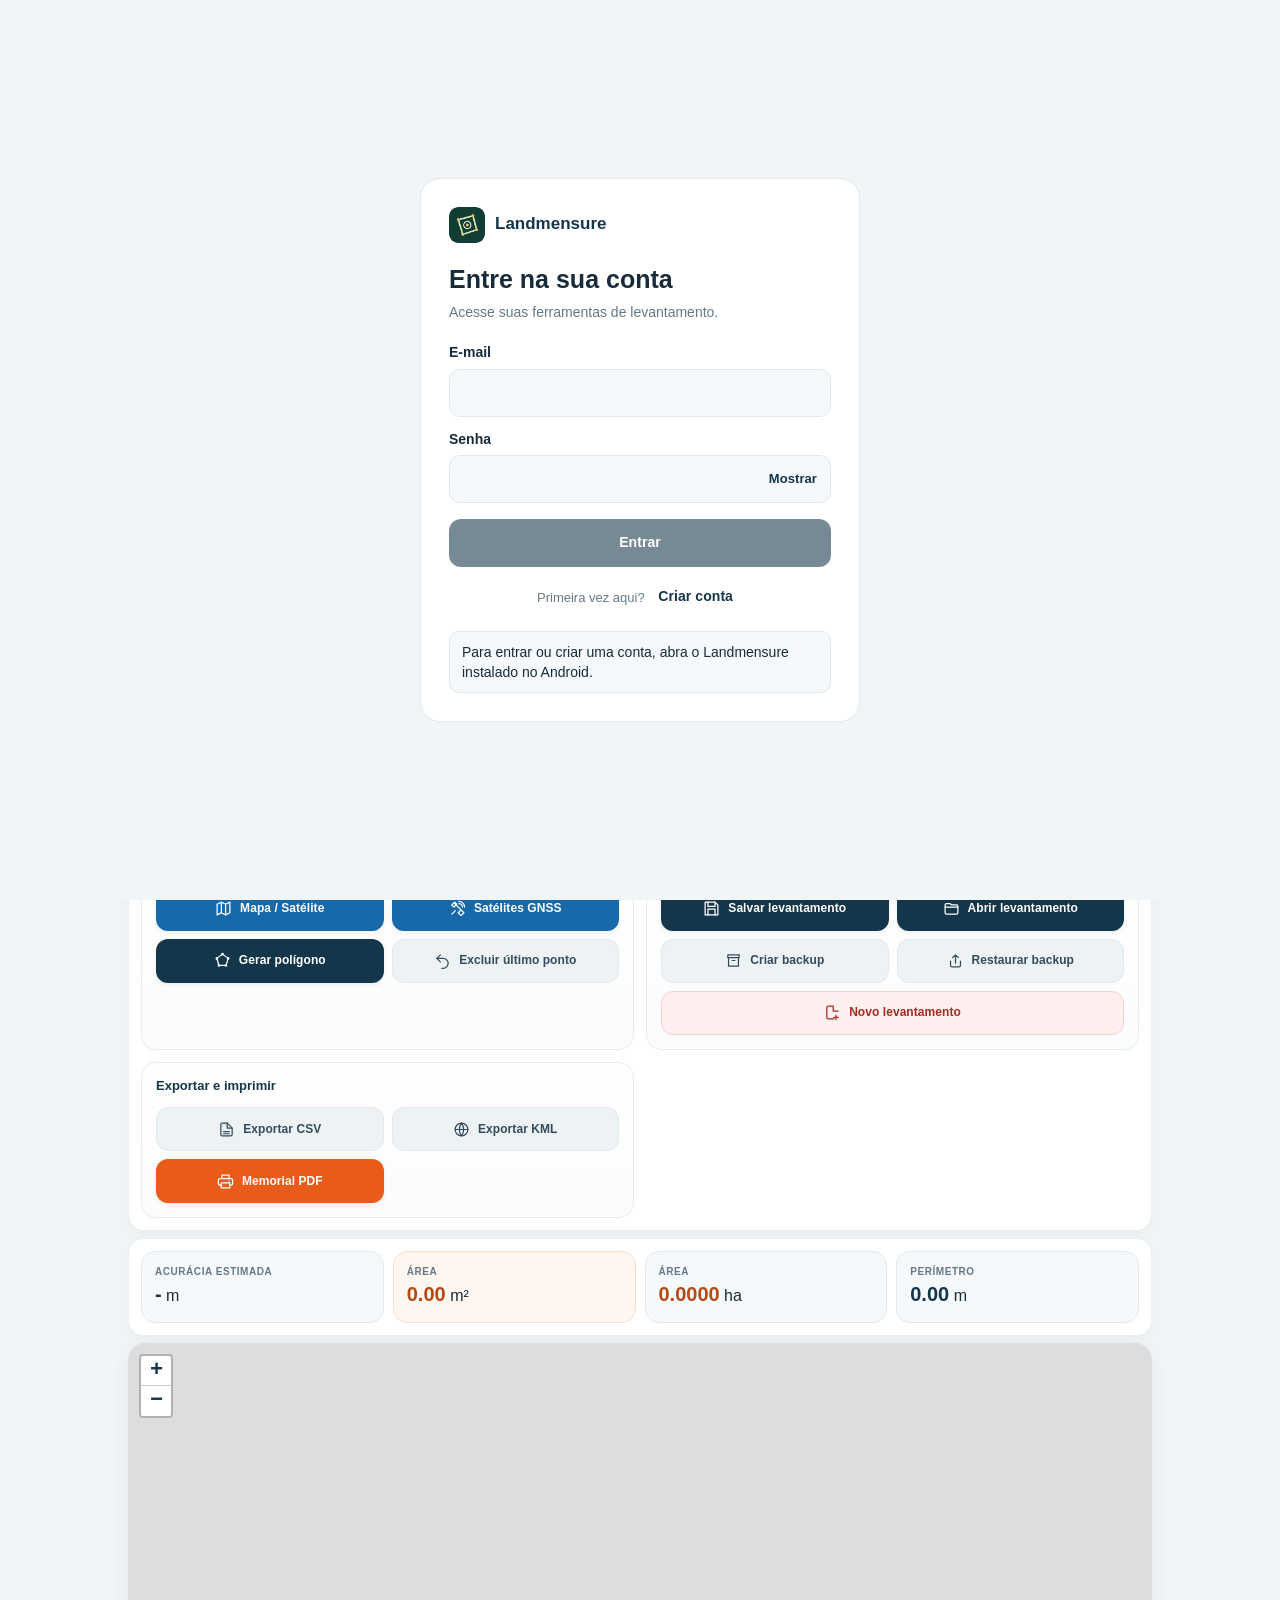
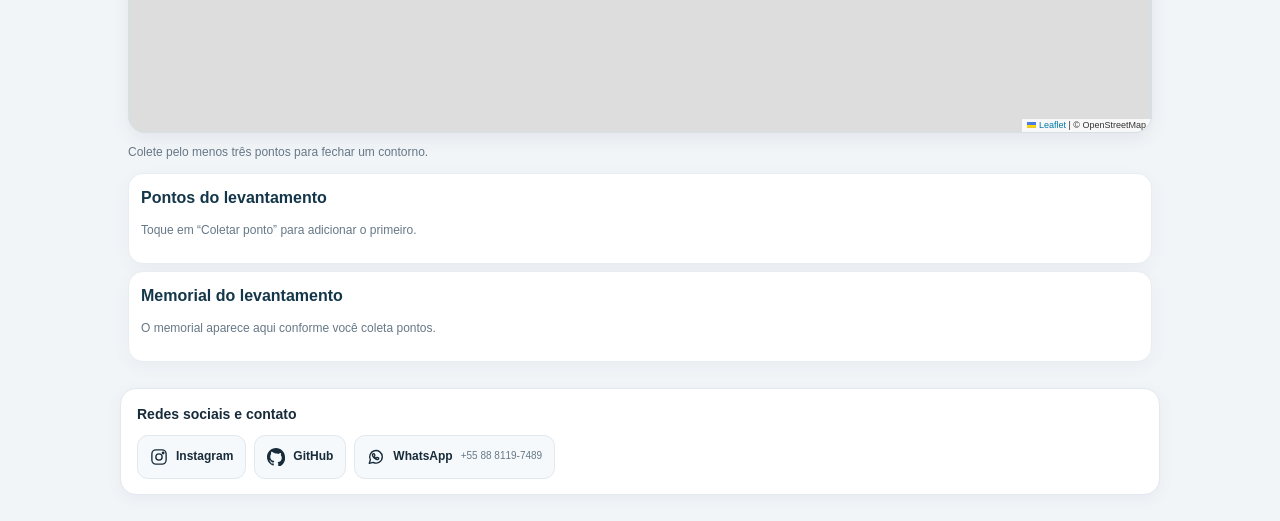
==== commit 5c70cb2e: "Refine sign-in and field workflows" ====
--- a/app/src/main/assets/index.html
+++ b/app/src/main/assets/index.html
@@ -370,6 +370,47 @@
         font-size: 12px;
         font-weight: 650;
       }
+      .capture-controls {
+        display: grid;
+        grid-template-columns: 1fr 1fr;
+        gap: 8px;
+        align-items: stretch;
+      }
+      .capture-controls label {
+        min-width: 0;
+      }
+      .capture-controls select {
+        display: block;
+        width: 100%;
+        min-height: 44px;
+        margin-top: 4px;
+        padding: 6px;
+        border: 1px solid var(--line);
+        border-radius: 8px;
+        color: var(--ink);
+        background: var(--surface);
+        font: inherit;
+      }
+      .signal-details {
+        margin-top: 10px;
+        border-top: 1px solid var(--line);
+      }
+      .signal-details summary {
+        cursor: pointer;
+        padding: 11px 0;
+        color: var(--navy);
+        font-size: 13px;
+        font-weight: 700;
+      }
+      .field-notice {
+        margin: 8px 0 0;
+        color: var(--ink);
+        font-size: 13px;
+        line-height: 1.4;
+      }
+      .field-notice:empty {
+        margin: 0;
+      }
       .hint {
         font-size: 12px;
         color: var(--muted);
@@ -788,24 +829,6 @@
         display: block;
         color: var(--navy);
         font-size: 13px;
-        font-weight: 850;
-      }
-      .action-heading small {
-        display: block;
-        color: var(--muted);
-        font-size: 11px;
-        margin-top: 2px;
-      }
-      .action-symbol {
-        display: grid;
-        place-items: center;
-        width: 32px;
-        height: 32px;
-        flex: none;
-        border-radius: 10px;
-        background: #eaf1f5;
-        color: var(--navy);
-        font-size: 11px;
         font-weight: 850;
       }
       .action-buttons {
@@ -1371,6 +1394,7 @@
       <button
         class="app-tab active"
         data-page="gnss"
+        aria-current="page"
         onclick="mostrarTela('gnss')"
       >
         <span>GNSS</span><small>Coleta de campo</small></button
@@ -1426,9 +1450,44 @@
         <div class="card project">
           <input
             id="projeto"
-            placeholder="Nome do levantamento / propriedade"
-          /><input id="responsavel" placeholder="Responsável / cliente" />
+            aria-label="Nome do levantamento"
+            placeholder="Nome do levantamento"
+          /><input
+            id="responsavel"
+            aria-label="Responsável ou cliente"
+            placeholder="Responsável ou cliente"
+          />
         </div>
+        <section class="card" aria-labelledby="captureTitle">
+          <h2 class="livehead" id="captureTitle">Coleta de campo</h2>
+          <div class="capture-controls">
+            <label class="liveitem" for="tempoColeta">
+              <b>Modo de coleta</b>
+              <select id="tempoColeta">
+                <option value="0">Instantâneo</option>
+                <option value="15">Média de 15 s</option>
+                <option value="30" selected>Média de 30 s</option>
+                <option value="60">Média de 60 s</option>
+                <option value="120">Média de 120 s</option>
+                <option value="121">Ponto ajustado • 120 s</option>
+              </select>
+            </label>
+            <div class="liveitem">
+              <b>Coleta</b><span id="ocupacaoStatus">Pronto</span>
+            </div>
+          </div>
+          <p class="hint" id="captureHint">Na coleta por tempo, mantenha o celular parado sobre o ponto até terminar.</p>
+          <div class="action-buttons">
+            <button id="btnColetar" onclick="capturar()" aria-describedby="captureHint">
+              <svg class="icon" viewBox="0 0 24 24" aria-hidden="true" focusable="false">
+                <path d="M20 10c0 5-8 11-8 11S4 15 4 10a8 8 0 1 1 16 0Z" />
+                <circle cx="12" cy="10" r="2.5" />
+              </svg>
+              Coletar ponto
+            </button>
+          </div>
+          <p class="field-notice" id="captureNotice" role="status"></p>
+        </section>
         <div class="card" id="gpsfix">
           <div class="livehead">
             <svg
@@ -1441,8 +1500,9 @@
               <circle cx="12" cy="12" r="5" />
               <path d="M12 12l6-6M12 3v2M3 12h2" />
             </svg>
-            Coordenadas GPS/GNSS em tempo real
+            Posição atual
           </div>
+          <p class="liveok" id="liveStatus">Toque em “Coletar ponto” para iniciar o GPS.</p>
           <div class="livegrid">
             <div class="liveitem">
               <b>Latitude decimal</b><span id="liveLat">--</span>
@@ -1451,130 +1511,46 @@
               <b>Longitude decimal</b><span id="liveLng">--</span>
             </div>
             <div class="liveitem">
-              <b>UTM E (X)</b><span id="liveE">--</span>
-            </div>
-            <div class="liveitem">
-              <b>UTM N (Y)</b><span id="liveN">--</span>
-            </div>
-            <div class="liveitem">
-              <b>Zona UTM</b><span id="liveZona">--</span>
-            </div>
-            <div class="liveitem">
-              <b>Acurácia estimada (raio)</b><span id="liveAcc">--</span>
-            </div>
-            <div class="liveitem">
-              <b>Satélites visíveis</b><span id="satVisible">--</span>
-            </div>
-            <div class="liveitem">
-              <b>Satélites usados</b><span id="satUsed">--</span>
-            </div>
-            <div class="liveitem">
-              <b>HDOP (NMEA)</b><span id="hdop">--</span>
-            </div>
-            <div class="liveitem">
-              <b>PDOP (NMEA)</b><span id="pdop">--</span>
+              <b>Acurácia estimada</b><span id="liveAcc">--</span>
             </div>
             <div class="liveitem">
               <b>Estabilidade</b><span id="stability">Aguardando</span>
             </div>
           </div>
-          <div class="hint">
-            A acurácia horizontal é uma estimativa do Android, não uma garantia
-            de precisão do levantamento. Confira as condições e os resultados
-            antes de uso técnico.
-          </div>
-          <div class="liveok" id="liveStatus">Aguardando GPS/GNSS…</div>
-        </div>
-        <div class="card">
-          <div class="livehead">
-            <svg
-              class="icon"
-              viewBox="0 0 24 24"
-              aria-hidden="true"
-              focusable="false"
-            >
-              <circle cx="12" cy="12" r="9" />
-              <path d="M12 7v5l3 2" />
-            </svg>
-            Modo de coleta do vértice
-          </div>
-          <div
-            style="
-              display: grid;
-              grid-template-columns: 1fr 1fr;
-              gap: 8px;
-              align-items: center;
-            "
-          >
-            <select
-              id="tempoColeta"
-              style="
-                padding: 11px;
-                border: 1px solid #d0d5dd;
-                border-radius: 9px;
-                font-weight: 700;
-              "
-            >
-              <option value="0">Instantâneo</option>
-              <option value="15">Média de 15 s</option>
-              <option value="30" selected>Média de 30 s</option>
-              <option value="60">Média de 60 s</option>
-              <option value="120">Média de 120 s</option>
-              <option value="121">Ponto ajustado • 120 s</option>
-            </select>
-            <div class="liveitem">
-              <b>Ocupação</b><span id="ocupacaoStatus">Pronto</span>
+          <p class="hint">O Android estima a acurácia. Confira os pontos antes do uso técnico.</p>
+          <details class="signal-details">
+            <summary>Detalhes do sinal e coordenadas UTM</summary>
+            <div class="livegrid">
+              <div class="liveitem">
+                <b>UTM E (X)</b><span id="liveE">--</span>
+              </div>
+              <div class="liveitem">
+                <b>UTM N (Y)</b><span id="liveN">--</span>
+              </div>
+              <div class="liveitem">
+                <b>Zona UTM</b><span id="liveZona">--</span>
+              </div>
+              <div class="liveitem">
+                <b>Satélites visíveis</b><span id="satVisible">--</span>
+              </div>
+              <div class="liveitem">
+                <b>Satélites usados</b><span id="satUsed">--</span>
+              </div>
+              <div class="liveitem">
+                <b>HDOP (NMEA)</b><span id="hdop">--</span>
+              </div>
+              <div class="liveitem">
+                <b>PDOP (NMEA)</b><span id="pdop">--</span>
+              </div>
             </div>
-          </div>
-          <div class="hint">
-            Na coleta por média, mantenha o aparelho parado sobre o vértice. Em
-            Ponto ajustado (120 s), o app filtra discrepâncias, calcula média
-            ponderada e apresenta RMS, desvio, erro-padrão, R95 e DOP. A
-            acurácia Android é mantida separada.
-          </div>
+            <p class="hint" id="lastCaptureQuality" hidden></p>
+          </details>
         </div>
         <div class="card action-groups">
           <section class="action-group">
             <div class="action-heading">
-              <span class="action-symbol">01</span>
               <div>
-                <b>Coleta e GNSS</b><small>Marque e confira posições</small>
-              </div>
-            </div>
-            <div class="action-buttons">
-              <button id="btnColetar" onclick="capturar()">
-                <svg
-                  class="icon"
-                  viewBox="0 0 24 24"
-                  aria-hidden="true"
-                  focusable="false"
-                >
-                  <path d="M20 10c0 5-8 11-8 11S4 15 4 10a8 8 0 1 1 16 0Z" />
-                  <circle cx="12" cy="10" r="2.5" />
-                </svg>
-                Coletar ponto</button
-              ><button class="blue" onclick="abrirSatelites()">
-                <svg
-                  class="icon"
-                  viewBox="0 0 24 24"
-                  aria-hidden="true"
-                  focusable="false"
-                >
-                  <path
-                    d="M4 20l5-5M7 4l13 13M8 3l3 3-4 4-3-3zM17 14l4 4-4 4-4-4z"
-                  />
-                  <path d="M14 5a5 5 0 0 1 5 5M14 2a8 8 0 0 1 8 8" />
-                </svg>
-                Satélites GNSS
-              </button>
-            </div>
-          </section>
-          <section class="action-group">
-            <div class="action-heading">
-              <span class="action-symbol">02</span>
-              <div>
-                <b>Mapa e geometria</b
-                ><small>Visualize e organize os vértices</small>
+                <b>Mapa e pontos</b>
               </div>
             </div>
             <div class="action-buttons">
@@ -1589,6 +1565,12 @@
                   <path d="M9 3v15M15 6v15" />
                 </svg>
                 Mapa / Satélite</button
+              ><button class="blue" onclick="abrirSatelites()">
+                <svg class="icon" viewBox="0 0 24 24" aria-hidden="true" focusable="false">
+                  <path d="M4 20l5-5M7 4l13 13M8 3l3 3-4 4-3-3zM17 14l4 4-4 4-4-4z" />
+                  <path d="M14 5a5 5 0 0 1 5 5M14 2a8 8 0 0 1 8 8" />
+                </svg>
+                Satélites GNSS</button
               ><button class="navy" onclick="gerarPoligono()">
                 <svg
                   class="icon"
@@ -1620,9 +1602,8 @@
           </section>
           <section class="action-group">
             <div class="action-heading">
-              <span class="action-symbol">03</span>
               <div>
-                <b>Levantamentos</b><small>Salve, abra ou faça backup</small>
+                <b>Levantamentos</b>
               </div>
             </div>
             <div class="action-buttons">
@@ -1649,7 +1630,7 @@
                   />
                   <path d="M3 10h18" />
                 </svg>
-                Abrir salvo</button
+                Abrir levantamento</button
               ><button class="gray" onclick="exportBackup()">
                 <svg
                   class="icon"
@@ -1659,7 +1640,7 @@
                 >
                   <path d="M4 4h16v4H4zM5 8v12h14V8M10 12h4" />
                 </svg>
-                Backup</button
+                Criar backup</button
               ><button
                 class="gray"
                 onclick="document.getElementById('importBackupFile').click()"
@@ -1691,16 +1672,14 @@
                     d="M13 3H6a2 2 0 0 0-2 2v14a2 2 0 0 0 2 2h8M13 3v7h7M17 16v6M14 19h6"
                   />
                 </svg>
-                Novo / Limpar
+                Novo levantamento
               </button>
             </div>
           </section>
           <section class="action-group">
             <div class="action-heading">
-              <span class="action-symbol">04</span>
               <div>
-                <b>Exportar e imprimir</b
-                ><small>Gere arquivos e memorial</small>
+                <b>Exportar e imprimir</b>
               </div>
             </div>
             <div class="action-buttons">
@@ -1756,12 +1735,11 @@
           <div class="stat"><b>Perímetro</b><span id="per">0</span> m</div>
         </div>
         <div id="map"></div>
-        <div class="hint">
-          Após coletar 3 ou mais pontos, gere o polígono. Toque em “Editar” na
-          tabela para renomear um vértice. O KML exporta pontos e polígono.
-        </div>
-        <div class="card table-wrap">
-          <table>
+        <p class="hint" id="mapHint">Os pontos coletados aparecem no mapa.</p>
+        <section class="card table-wrap" aria-labelledby="pointsTitle">
+          <h3 id="pointsTitle">Pontos do levantamento</h3>
+          <p class="hint" id="pointsEmpty">Toque em “Coletar ponto” para adicionar o primeiro.</p>
+          <table id="pointsTable" hidden>
             <thead>
               <tr>
                 <th>Vértice</th>
@@ -1777,7 +1755,7 @@
             </thead>
             <tbody id="tb"></tbody>
           </table>
-        </div>
+        </section>
         <div class="card">
           <h3>Memorial do levantamento</h3>
           <div id="memorial"></div>
@@ -2226,7 +2204,7 @@
         );
       }
       function gerarPoligono() {
-        if (pontos.length < 3) return alert("Colete pelo menos 3 pontos.");
+        if (pontos.length < 3) return alert("Para gerar o polígono, colete pelo menos três pontos.");
         normalizarNomes();
         poligonoGerado = true;
         if (poly) map.removeLayer(poly);
@@ -2243,6 +2221,14 @@
           poly = null;
         }
         let tb = document.getElementById("tb");
+        const temPontos = pontos.length > 0;
+        document.getElementById("pointsEmpty").hidden = temPontos;
+        document.getElementById("pointsTable").hidden = !temPontos;
+        document.getElementById("mapHint").textContent = poligonoGerado
+          ? "Use “Editar” na tabela para renomear um ponto."
+          : pontos.length >= 3
+            ? "Toque em “Gerar polígono” para fechar o contorno no mapa."
+            : "Colete pelo menos três pontos para fechar um contorno.";
         tb.innerHTML = "";
         pontos.forEach((p, i) => {
           let u = converterUTM(p.lat, p.lng),
@@ -2269,7 +2255,9 @@
           mem += "<br>";
         });
         mem += `<hr><b>Área:</b> ${area.toFixed(2)} m² (${(area / 10000).toFixed(4)} ha)<br><b>Perímetro:</b> ${per.toFixed(2)} m`;
-        document.getElementById("memorial").innerHTML = mem;
+        document.getElementById("memorial").innerHTML = temPontos
+          ? mem
+          : '<p class="hint">O memorial aparece aqui conforme você coleta pontos.</p>';
         salvarRascunho();
       }
       function areaEl() {
@@ -2288,7 +2276,7 @@
           lng < -180 ||
           lng > 180
         )
-          return alert("O GPS retornou coordenadas inválidas.");
+          return false;
         document.getElementById("acc").textContent =
           acc >= 0 ? Number(acc).toFixed(1) : "-";
         pontos.push({
@@ -2306,6 +2294,7 @@
         }
         map.setView([lat, lng], 19);
         atualizarDados();
+        return true;
       }
       function receiveLiveLocation(lat, lng, acc, time) {
         lat = Number(lat);
@@ -2323,8 +2312,9 @@
         document.getElementById("liveN").textContent = u.y + " m";
         document.getElementById("liveZona").textContent = u.zona;
         document.getElementById("liveAcc").textContent = acc.toFixed(1) + " m";
-        document.getElementById("liveStatus").textContent =
-          "Posição atualizada em tempo real • o botão Coletar ponto grava exatamente esta posição";
+        const status = document.getElementById("liveStatus");
+        if (status.textContent !== "Recebendo posição do GPS.")
+          status.textContent = "Recebendo posição do GPS.";
         document.getElementById("acc").textContent = acc.toFixed(1);
         if (liveMarker) liveMarker.setLatLng([lat, lng]);
         else
@@ -2337,15 +2327,17 @@
             .bindTooltip("Posição atual");
       }
       function receiveCapturedLocation(lat, lng, acc, time) {
-        adicionarPontoGPS(lat, lng, acc);
-        finalizarOcupacao();
+        if (!adicionarPontoGPS(lat, lng, acc)) {
+          receiveNativeLocationError("O GPS enviou uma posição inválida. Tente coletar o ponto novamente.");
+          return;
+        }
+        finalizarOcupacao("Ponto salvo", "Ponto adicionado ao levantamento.");
       }
       function receiveLiveStatus(msg) {
         document.getElementById("liveStatus").textContent = msg;
       }
       function receiveNativeLocationError(msg) {
-        finalizarOcupacao();
-        alert(msg);
+        finalizarOcupacao("Pronto para tentar de novo", msg);
       }
       let satelliteDetails = [];
       function mostrarTela(tela) {
@@ -2440,8 +2432,8 @@
           p.textContent = Number(pdop) > 0 ? Number(pdop).toFixed(2) : "--";
       }
       function receiveOccupationProgress(elapsed, total, samples, acc) {
-        let e = document.getElementById("ocupacaoStatus");
-        e.textContent = `${elapsed}/${total} s • ${samples} amostras${Number.isFinite(Number(acc)) ? " • " + Number(acc).toFixed(1) + " m" : ""}`;
+        const status = document.getElementById("ocupacaoStatus");
+        status.textContent = `${elapsed} de ${total} s • ${samples} ${Number(samples) === 1 ? "leitura" : "leituras"}`;
       }
       function receiveOccupationResult(
         lat,
@@ -2455,16 +2447,7 @@
         hdop,
         pdop,
       ) {
-        document.getElementById("ocupacaoStatus").innerHTML =
-          `Concluído • ${samples} válidas • RMS ${Number(spread).toFixed(2)} m • DP ${Number(std).toFixed(2)} m • EP ${Number(sem).toFixed(2)} m • R95 ${Number(r95).toFixed(2)} m${Number(hdop) > 0 ? " • HDOP " + Number(hdop).toFixed(2) : ""}`;
-        let st = document.getElementById("stability");
-        st.innerHTML =
-          Number(r95) <= 1.5
-            ? '<span class="quality-dot quality-good"></span> Estável'
-            : Number(r95) <= 3
-              ? '<span class="quality-dot quality-mid"></span> Regular'
-              : '<span class="quality-dot quality-low"></span> Instável';
-        adicionarPontoGPS(lat, lng, acc, {
+        const saved = adicionarPontoGPS(lat, lng, acc, {
           samples: Number(samples),
           rms: Number(spread),
           std: Number(std),
@@ -2473,10 +2456,26 @@
           hdop: Number(hdop),
           pdop: Number(pdop),
         });
+        if (!saved) {
+          receiveNativeLocationError("O GPS enviou uma posição inválida. Tente coletar o ponto novamente.");
+          return;
+        }
+        const quality = document.getElementById("lastCaptureQuality");
+        quality.textContent = `Última coleta por tempo: ${samples} leituras válidas. RMS ${Number(spread).toFixed(2)} m, DP ${Number(std).toFixed(2)} m, EP ${Number(sem).toFixed(2)} m, R95 ${Number(r95).toFixed(2)} m${Number(hdop) > 0 ? ", HDOP " + Number(hdop).toFixed(2) : ""}.`;
+        quality.hidden = false;
+        let st = document.getElementById("stability");
+        st.innerHTML =
+          Number(r95) <= 1.5
+            ? '<span class="quality-dot quality-good"></span> Estável'
+            : Number(r95) <= 3
+              ? '<span class="quality-dot quality-mid"></span> Regular'
+              : '<span class="quality-dot quality-low"></span> Instável';
+        finalizarOcupacao("Ponto salvo", "Ponto adicionado ao levantamento.");
+      }
+      function finalizarOcupacao(status, message) {
         document.getElementById("btnColetar").disabled = false;
-      }
-      function finalizarOcupacao() {
-        document.getElementById("btnColetar").disabled = false;
+        document.getElementById("ocupacaoStatus").textContent = status;
+        document.getElementById("captureNotice").textContent = message;
       }
       function capturar() {
         let segundos = Number(
@@ -2485,11 +2484,12 @@
         const pontoAjustado = segundos === 121;
         if (pontoAjustado) segundos = 120;
         let btn = document.getElementById("btnColetar");
+        if (btn.disabled) return;
+        btn.disabled = true;
+        document.getElementById("ocupacaoStatus").textContent = "Iniciando…";
+        document.getElementById("captureNotice").textContent = "";
         if (window.Android) {
-          btn.disabled = true;
           if (segundos > 0 && typeof Android.startOccupation === "function") {
-            document.getElementById("ocupacaoStatus").textContent =
-              "Iniciando…";
             Android.startOccupation(segundos, pontoAjustado);
             return;
           }
@@ -2499,15 +2499,13 @@
           }
         }
         if (segundos > 0)
-          return alert(
-            "A coleta por média está disponível no aplicativo Android.",
-          );
+          return receiveNativeLocationError("Abra o app no Android para coletar por tempo.");
         if (liveFix && Date.now() - liveFix.time < 3000) {
-          adicionarPontoGPS(liveFix.lat, liveFix.lng, liveFix.acc);
+          receiveCapturedLocation(liveFix.lat, liveFix.lng, liveFix.acc);
           return;
         }
         if (!navigator.geolocation)
-          return alert("GPS não disponível neste dispositivo.");
+          return receiveNativeLocationError("Este dispositivo não forneceu a localização.");
         navigator.geolocation.getCurrentPosition(
           (pos) => {
             receiveLiveLocation(
@@ -2516,13 +2514,15 @@
               pos.coords.accuracy,
               pos.timestamp,
             );
-            adicionarPontoGPS(
+            receiveCapturedLocation(
               pos.coords.latitude,
               pos.coords.longitude,
               pos.coords.accuracy,
             );
           },
-          (e) => alert("Não foi possível obter a localização: " + e.message),
+          (e) => receiveNativeLocationError(e.code === 1
+            ? "Permita o acesso à localização para coletar pontos."
+            : "Não conseguimos obter sua posição. Tente de novo em um local aberto."),
           { enableHighAccuracy: true, timeout: 30000, maximumAge: 0 },
         );
       }
@@ -2714,7 +2714,7 @@
         reader.readAsText(file);
       }
       function salvarLevantamento() {
-        if (!pontos.length) return alert("Nenhum ponto coletado.");
+        if (!pontos.length) return alert("Colete um ponto antes de salvar o levantamento.");
         let nome =
           document.getElementById("projeto").value.trim() ||
           prompt(
@@ -2741,7 +2741,7 @@
       function carregarLevantamento() {
         let db = lerLevantamentos(),
           ks = Object.keys(db);
-        if (!ks.length) return alert("Nenhum levantamento salvo.");
+        if (!ks.length) return alert("Você ainda não salvou levantamentos neste aparelho.");
         let nome = prompt(
           "Digite exatamente o nome do levantamento:\n\n" + ks.join("\n"),
         );
@@ -2865,20 +2865,6 @@
         document.getElementById(id).addEventListener("input", salvarRascunho),
       );
       atualizarDados();
-      let rastreamentoInicializado = false;
-      function iniciarRastreamentoDaConta() {
-        if (
-          rastreamentoInicializado ||
-          !window.Android ||
-          typeof Android.startLiveLocation !== "function"
-        )
-          return;
-        rastreamentoInicializado = true;
-        Android.startLiveLocation();
-      }
-      window.addEventListener("landmensure:account-state", (event) => {
-        if (event.detail?.signedIn) iniciarRastreamentoDaConta();
-      });
     </script>
   </body>
 </html>
--- a/app/src/main/assets/account-ui.css
+++ b/app/src/main/assets/account-ui.css
@@ -1,530 +1,307 @@
+body.account-overlay-open {
+  overflow: hidden;
+}
+
 .toolbar-actions {
   display: flex;
   align-items: center;
   gap: 8px;
 }
 
-/* Recuperação só volta a ser exibida quando o SMTP estiver configurado. */
-.auth-recovery {
-  display: none;
-}
-
-button:disabled {
-  cursor: wait;
-  opacity: 0.62;
-}
 .toolbar-actions .toolbar-settings {
   flex: none;
 }
-.account-entry {
-  display: grid;
-  place-items: center;
+
+.account-entry,
+.account-close {
   min-height: 44px;
   padding: 0 12px;
   border: 1px solid var(--line);
-  border-radius: 14px;
-  background: var(--soft);
-  color: var(--ink);
-  font: inherit;
-  font-size: 12px;
-  font-weight: 800;
-}
+  background: var(--soft);
+  color: var(--ink);
+  box-shadow: none;
+}
+
+.auth-gate,
 .account-overlay {
   position: fixed;
   inset: 0;
-  z-index: 3100;
-  display: grid;
-  align-items: end;
-  justify-items: center;
-  background: #0b1a24a8;
-  backdrop-filter: blur(6px);
-}
-.account-overlay[hidden] {
+  display: flex;
+  overflow: auto;
+  overscroll-behavior: contain;
+}
+
+.auth-gate[hidden],
+.account-overlay[hidden],
+.plan-options[hidden] {
   display: none;
 }
+
+.auth-gate {
+  z-index: 5000;
+  padding: 20px 16px;
+  background: var(--bg);
+}
+
+.auth-gate-card,
 .account-sheet {
-  width: min(100%, 600px);
-  max-height: 92dvh;
-  overflow: auto;
-  padding: 20px 18px 26px;
-  border: 1px solid var(--line);
-  border-radius: 24px 24px 0 0;
+  width: min(100%, 440px);
+  padding: clamp(18px, 5vw, 28px);
+  border: 1px solid var(--line);
   background: var(--surface);
   color: var(--ink);
-  box-shadow: 0 -14px 45px #0715223d;
-}
-.account-grip {
-  width: 38px;
-  height: 4px;
-  margin: 0 auto 15px;
-  border-radius: 5px;
-  background: #bdc9d0;
-}
-.account-head {
-  display: flex;
-  justify-content: space-between;
-  align-items: flex-start;
-  gap: 12px;
-}
-.account-kicker {
-  margin: 0;
-  color: var(--orange);
-  font-size: 10px;
-  font-weight: 900;
-  letter-spacing: 0.12em;
-}
-.account-title {
-  margin: 4px 0 0;
+}
+
+.auth-gate-card {
+  flex: none;
+  margin: auto;
+  border-radius: 20px;
+}
+
+.auth-brand {
+  display: flex;
+  align-items: center;
+  gap: 10px;
+  margin-bottom: 22px;
   color: var(--navy);
-  font-size: 22px;
-}
-.account-close {
-  width: 38px;
-  min-height: 38px;
-  padding: 0;
-  border-radius: 50%;
-  background: var(--soft);
-  color: var(--ink);
-  box-shadow: none;
-}
-.account-copy {
-  margin: 12px 0 16px;
-  color: var(--muted);
-  font-size: 13px;
-  line-height: 1.45;
-}
-.account-status {
-  margin: 0 0 14px;
-  padding: 11px 12px;
-  border: 1px solid var(--line);
-  border-radius: 12px;
-  background: var(--soft);
-  color: var(--muted);
-  font-size: 12px;
-  line-height: 1.4;
-}
-.account-status[data-tone="error"] {
-  border-color: #d99a96;
-  background: #fff1f0;
-  color: #9f302a;
-}
-.account-status[data-tone="ok"] {
-  border-color: #9bcab6;
-  background: #edf8f2;
-  color: #176543;
-}
-.account-form {
-  display: grid;
-  gap: 10px;
-}
-.account-form label {
-  display: grid;
-  gap: 6px;
-  color: var(--ink);
-  font-size: 12px;
-  font-weight: 800;
-}
-.account-form input {
-  min-height: 47px;
-  padding: 11px 12px;
-  border: 1px solid var(--line);
-  border-radius: 12px;
-  background: var(--soft);
-  color: var(--ink);
-  font: inherit;
-}
-.account-buttons {
-  display: grid;
-  grid-template-columns: 1fr 1fr;
-  gap: 8px;
-  margin-top: 2px;
-}
-.account-buttons button,
-.account-link {
-  min-height: 45px;
-  padding: 10px;
-  border-radius: 12px;
-  font: inherit;
-  font-size: 13px;
-  font-weight: 800;
-}
-.account-link {
-  border: 0;
-  background: transparent;
-  color: var(--blue);
-  text-align: left;
-}
-.account-summary {
-  padding: 14px;
-  border: 1px solid var(--line);
-  border-radius: 14px;
-  background: var(--soft);
-}
-.account-summary strong,
-.account-summary span {
-  display: block;
-}
-.account-summary span {
-  margin-top: 3px;
-  color: var(--muted);
-  font-size: 12px;
-}
-.account-plan-action {
-  width: 100%;
-  min-height: 47px;
-  margin-top: 12px;
-  border-radius: 12px;
-  font: inherit;
-  font-size: 13px;
-  font-weight: 850;
-}
-.account-logout {
-  margin-top: 10px;
-  width: 100%;
-  min-height: 43px;
-  border: 1px solid #efc7c2;
-  border-radius: 12px;
-  background: #fff4f2;
-  color: #a93d35;
-  font: inherit;
-  font-size: 13px;
-  font-weight: 800;
-  box-shadow: none;
-}
-.auth-gate {
-  position: fixed;
-  inset: 0;
-  z-index: 5000;
-  display: grid;
-  place-items: center;
-  overflow: auto;
-  padding: 24px;
-  background:
-    radial-gradient(circle at 18% 10%, #d9eef3 0, transparent 34%),
-    radial-gradient(circle at 84% 88%, #fae3d3 0, transparent 32%), var(--bg);
-}
-.auth-gate[hidden] {
-  display: none;
-}
-.auth-gate-card {
-  width: min(100%, 430px);
-  padding: 28px;
-  border: 1px solid var(--line);
-  border-radius: 25px;
-  background: var(--surface);
-  box-shadow: 0 22px 60px #10233022;
-}
-.auth-brand {
-  display: flex;
-  align-items: center;
-  gap: 12px;
-  margin-bottom: 24px;
-}
+  font-size: 17px;
+}
+
 .auth-brand img {
-  width: 45px;
-  height: 45px;
-  border-radius: 14px;
-}
-.auth-brand strong,
-.auth-brand span {
-  display: block;
-}
-.auth-brand strong {
-  color: var(--navy);
-  font-size: 18px;
-}
-.auth-brand span {
-  margin-top: 2px;
-  color: var(--muted);
-  font-size: 11px;
-}
-.auth-title {
-  margin: 0;
-  color: var(--ink);
-  font-size: 24px;
-  letter-spacing: -0.03em;
-}
+  width: 36px;
+  height: 36px;
+  border-radius: 9px;
+}
+
+.auth-title,
+.account-head h2 {
+  margin: 0;
+  color: var(--ink);
+  font-size: clamp(21px, 5.7vw, 25px);
+  line-height: 1.18;
+}
+
+.auth-title:focus,
+.account-head h2:focus {
+  outline: none;
+}
+
 .auth-description {
   margin: 8px 0 20px;
   color: var(--muted);
-  font-size: 13px;
-  line-height: 1.5;
-}
-.auth-gate-form {
+  font-size: 14px;
+  line-height: 1.45;
+}
+
+.auth-description:empty,
+.account-feedback:empty {
+  margin: 0;
+  padding: 0;
+  border: 0;
+}
+
+.auth-gate-form,
+.auth-control,
+.plan-options {
   display: grid;
-  gap: 11px;
-}
+  gap: 12px;
+}
+
+.auth-control {
+  gap: 6px;
+}
+
+.auth-control > label,
+.plan-periods legend {
+  font-size: 14px;
+  font-weight: 700;
+}
+
 .auth-field {
   display: flex;
   align-items: center;
-  gap: 9px;
-  min-height: 50px;
-  padding: 0 13px;
-  border: 1px solid var(--line);
-  border-radius: 14px;
-  background: var(--soft);
-}
-.auth-field svg {
-  width: 18px;
-  height: 18px;
-  flex: none;
-  fill: none;
-  stroke: currentColor;
-  stroke-width: 1.8;
-}
+  min-height: 48px;
+  border: 1px solid var(--line);
+  border-radius: 11px;
+  background: var(--soft);
+}
+
+.auth-field:focus-within {
+  outline: 2px solid var(--navy);
+  outline-offset: 1px;
+}
+
+.auth-field:has([aria-invalid="true"]) {
+  border-color: var(--danger);
+}
+
 .auth-field input {
+  flex: 1;
   width: 100%;
   min-width: 0;
+  margin: 0;
+  padding: 10px 12px;
   border: 0;
   outline: 0;
   background: transparent;
   color: var(--ink);
   font: inherit;
-}
-.auth-field input::placeholder {
+  font-size: 16px;
+  box-shadow: none;
+}
+
+.auth-main {
+  min-height: 48px;
+  margin-top: 4px;
+  font-size: 14px;
+}
+
+.auth-main.navy {
+  background: var(--navy);
+  color: var(--surface);
+  box-shadow: none;
+}
+
+.auth-secondary,
+.auth-password-toggle {
+  min-height: 44px;
+  padding: 6px 9px;
+  background: transparent;
+  color: var(--navy);
+  box-shadow: none;
+  font-size: 14px;
+}
+
+.auth-password-toggle {
+  flex: none;
+  margin-right: 3px;
+  font-size: 13px;
+}
+
+.auth-switch,
+.auth-hint {
+  margin: 0;
   color: var(--muted);
-}
-.auth-main {
-  min-height: 49px;
-  border-radius: 14px;
-  font: inherit;
-  font-size: 14px;
-  font-weight: 850;
-}
-.auth-secondary {
-  min-height: 45px;
-  border: 1px solid var(--line);
-  border-radius: 14px;
-  background: transparent;
-  color: var(--ink);
-  font: inherit;
   font-size: 13px;
-  font-weight: 800;
-  box-shadow: none;
-}
-.auth-recovery {
-  border: 0;
-  background: transparent;
-  color: var(--blue);
-  font: inherit;
-  font-size: 12px;
-  font-weight: 800;
+  line-height: 1.4;
+}
+
+.auth-switch {
+  margin-top: 8px;
   text-align: center;
 }
-.auth-note {
-  margin: 17px 0 0;
+
+.account-overlay {
+  z-index: 3100;
+  padding: 20px 12px 0;
+  background: #0b1a2485;
+}
+
+.account-sheet {
+  flex: none;
+  width: min(100%, 520px);
+  margin: auto auto 0;
+  border-radius: 20px 20px 0 0;
+}
+
+.account-head {
+  display: flex;
+  align-items: center;
+  justify-content: space-between;
+  gap: 10px;
+  margin-bottom: 14px;
+}
+
+.account-close {
+  flex: none;
+  width: 44px;
+  padding: 0;
+  font-size: 22px;
+}
+
+.account-summary {
+  margin: 0;
+  padding: 14px;
+  border: 1px solid var(--line);
+  border-radius: 11px;
+  background: var(--soft);
+  overflow-wrap: anywhere;
+}
+
+.account-summary span {
+  display: block;
+  margin-top: 4px;
   color: var(--muted);
-  font-size: 11px;
+  font-size: 13px;
+}
+
+.account-plan-action,
+.account-logout {
+  width: 100%;
+  margin-top: 10px;
+}
+
+.account-feedback {
+  margin: 12px 0 0;
+  padding: 10px 12px;
+  border: 1px solid var(--line);
+  border-radius: 10px;
+  background: var(--soft);
+  color: var(--ink);
+  font-size: 14px;
   line-height: 1.45;
-  text-align: center;
-}
-.auth-gate-status {
-  margin: 0 0 13px;
-  padding: 10px 11px;
-  border: 1px solid var(--line);
-  border-radius: 12px;
-  background: var(--soft);
-  color: var(--muted);
-  font-size: 12px;
-  line-height: 1.4;
-}
-.auth-gate-status[data-tone="error"] {
+}
+
+.account-feedback[data-tone="error"] {
   border-color: #d99a96;
   background: #fff1f0;
-  color: #9f302a;
-}
-.auth-gate-status[data-tone="ok"] {
-  border-color: #9bcab6;
-  background: #edf8f2;
-  color: #176543;
-}
-.plan-overlay {
-  position: fixed;
-  inset: 0;
-  z-index: 5200;
-  display: grid;
-  place-items: center;
-  overflow: auto;
-  padding: 22px;
-  background: #10202cf2;
-  color: #eef5f6;
-}
-.plan-overlay[hidden] {
-  display: none;
-}
-.plan-dialog {
-  width: min(100%, 1000px);
-  padding: 24px;
-  border: 1px solid #395060;
-  border-radius: 24px;
-  background: linear-gradient(145deg, #15242d, #10202a);
-  box-shadow: 0 28px 80px #0008;
-}
-.plan-dialog-head {
-  display: flex;
-  align-items: flex-start;
-  justify-content: space-between;
-  gap: 18px;
-}
-.plan-dialog-head p {
-  margin: 0;
-  color: #98abb5;
-  font-size: 13px;
-}
-.plan-dialog-head h2 {
-  margin: 4px 0 0;
-  color: #fff;
-  font-size: 25px;
-}
-.plan-close {
-  width: 38px;
-  min-height: 38px;
-  padding: 0;
-  border: 1px solid #3a505d;
-  border-radius: 50%;
-  background: transparent;
-  color: #dce7ea;
-  box-shadow: none;
-}
-.plan-grid {
-  display: grid;
-  grid-template-columns: repeat(3, 1fr);
-  gap: 14px;
-  margin-top: 22px;
-}
-.plan-card {
-  position: relative;
-  display: flex;
-  flex-direction: column;
-  min-height: 330px;
-  padding: 19px;
-  border: 1px solid #3a505d;
-  border-radius: 18px;
-  background: #172830;
-}
-.plan-card.featured {
-  border-color: #5da8d2;
-  background: linear-gradient(160deg, #1b3746, #17303d);
-  box-shadow: inset 0 0 0 1px #5da8d255;
-}
-.plan-label {
-  margin: 0;
-  color: #9ed6ef;
-  font-size: 12px;
-  font-weight: 900;
-}
-.plan-card h3 {
-  margin: 15px 0 6px;
-  color: #fff;
-  font-size: 21px;
-}
-.plan-card > p {
-  margin: 0;
-  color: #b7c7ce;
-  font-size: 12px;
-  line-height: 1.5;
-}
-.plan-list {
-  display: grid;
-  gap: 9px;
-  margin: 20px 0;
-  color: #dce7ea;
-  font-size: 12px;
-  line-height: 1.35;
-}
-.plan-list span {
-  display: flex;
-  gap: 8px;
-}
-.plan-list span:before {
-  content: "✓";
-  color: #72c7a0;
-  font-weight: 900;
-}
-.plan-choose {
-  width: 100%;
-  min-height: 46px;
-  margin-top: auto;
-  border-radius: 13px;
-  background: #3d88f2;
-  color: #fff;
-  font: inherit;
-  font-size: 13px;
-  font-weight: 850;
-}
-.plan-card:not(.featured) .plan-choose {
-  background: transparent;
-  border: 1px solid #526a77;
-  color: #e8f0f2;
-}
-.plan-footnote {
-  margin: 16px 0 0;
-  color: #91a4ad;
-  font-size: 11px;
-  line-height: 1.4;
-}
-.plan-status {
-  margin-top: 15px;
-  color: #b8c8ce;
-  font-size: 12px;
-  text-align: center;
-}
-.plan-status[data-tone="error"] {
-  color: #ffb5ae;
-}
-.plan-status[data-tone="ok"] {
-  color: #9fe1bd;
-}
-:root[data-theme="dark"] .auth-gate {
-  background:
-    radial-gradient(circle at 18% 10%, #183541 0, transparent 34%),
-    radial-gradient(circle at 84% 88%, #3a2a24 0, transparent 32%), var(--bg);
-}
-:root[data-theme="dark"] .auth-gate-card {
-  background: var(--surface);
-}
-:root[data-theme="dark"] .auth-gate-status[data-tone="error"],
-:root[data-theme="dark"] .account-status[data-tone="error"] {
+  color: #912b25;
+}
+
+:root[data-theme="dark"] .account-feedback[data-tone="error"] {
   background: #422827;
   color: #ffc4bd;
 }
-:root[data-theme="dark"] .auth-gate-status[data-tone="ok"],
-:root[data-theme="dark"] .account-status[data-tone="ok"] {
-  background: #1f3d31;
-  color: #c3efd7;
-}
-@media (max-width: 620px) {
-  .toolbar-actions {
-    gap: 6px;
-  }
-  .account-entry {
-    min-height: 40px;
-    padding: 0 9px;
-    font-size: 11px;
-  }
-  .auth-gate {
-    align-items: start;
-    padding: 18px;
-  }
-  .auth-gate-card {
-    margin-top: 7dvh;
-    padding: 23px 18px;
-  }
-  .plan-overlay {
-    align-items: start;
-    padding: 14px;
-  }
-  .plan-dialog {
-    margin-top: 4dvh;
-    padding: 19px 14px;
-  }
-  .plan-grid {
-    grid-template-columns: 1fr;
-  }
-  .plan-card {
-    min-height: 0;
-  }
-  .account-sheet {
-    padding: 18px 14px 22px;
-  }
-}
+
+.plan-options .auth-description {
+  margin: 0;
+}
+
+.plan-periods {
+  display: grid;
+  grid-template-columns: repeat(auto-fit, minmax(82px, 1fr));
+  gap: 7px;
+  min-width: 0;
+  margin: 0;
+  padding: 0;
+  border: 0;
+}
+
+.plan-periods legend {
+  margin-bottom: 8px;
+}
+
+.plan-periods label {
+  display: flex;
+  align-items: center;
+  justify-content: center;
+  gap: 5px;
+  min-height: 46px;
+  padding: 7px 5px;
+  border: 1px solid var(--line);
+  border-radius: 10px;
+  background: var(--soft);
+  font-size: 13px;
+}
+
+.plan-periods input {
+  width: auto;
+  margin: 0;
+  accent-color: var(--navy);
+}
+
+.auth-gate button:disabled,
+.account-overlay button:disabled {
+  cursor: default;
+  opacity: 0.58;
+}
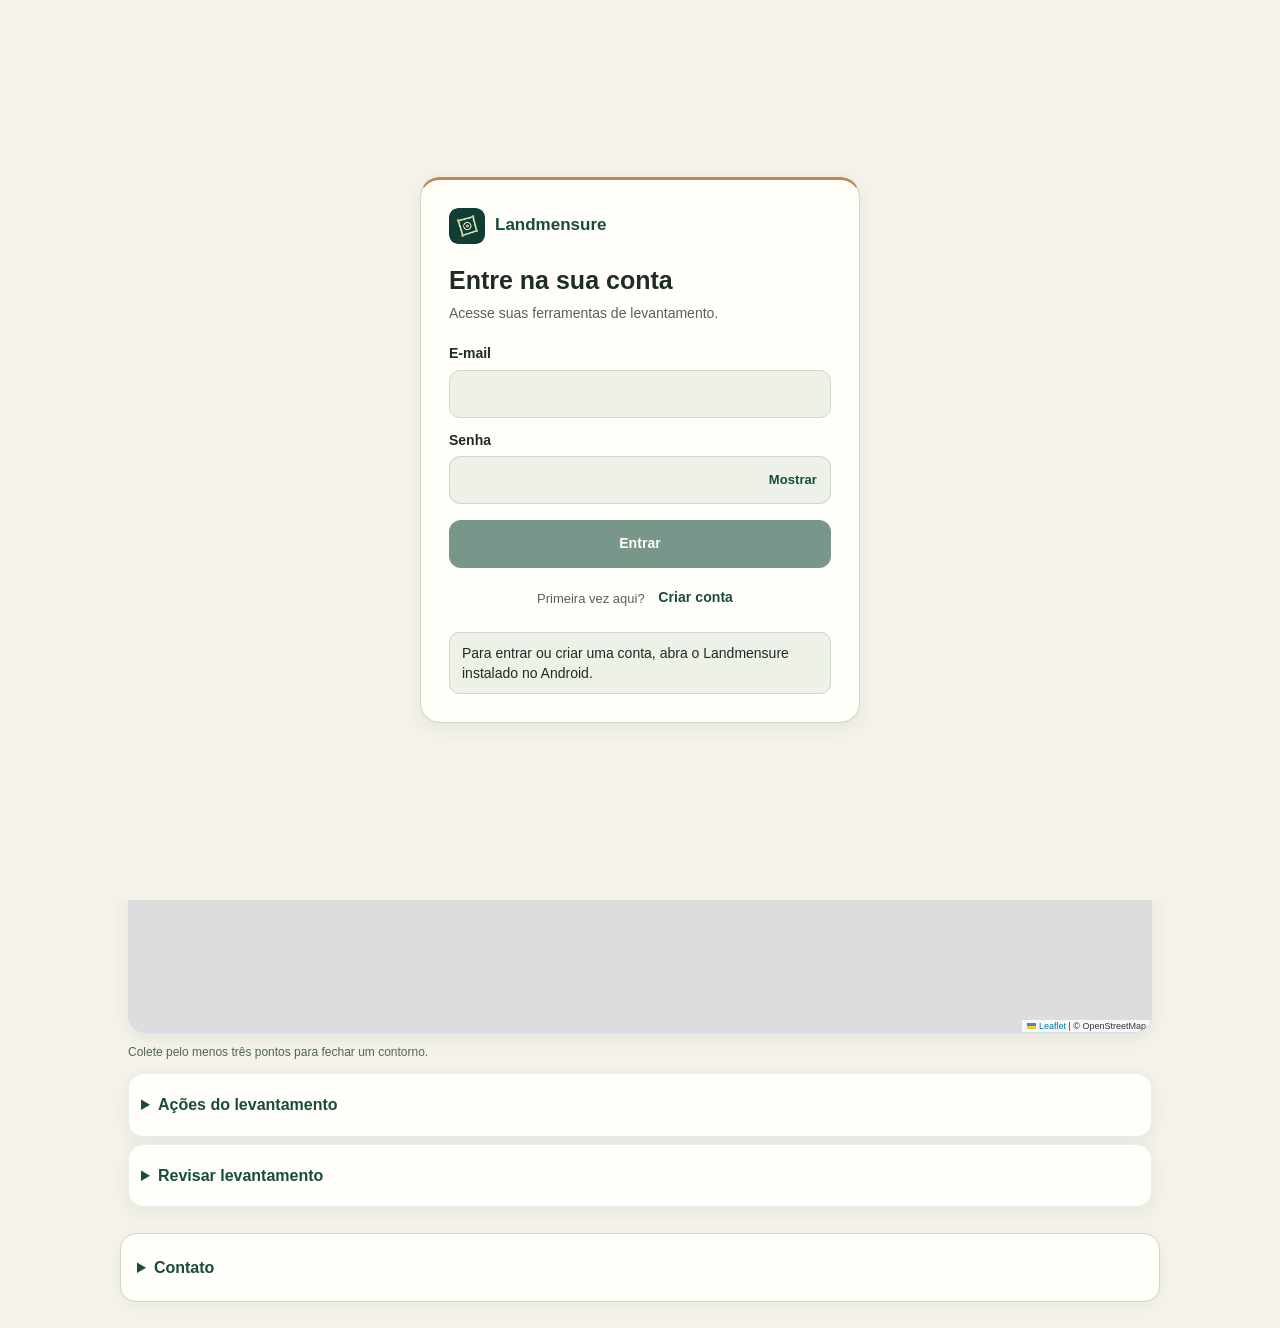
==== commit 86cb15a9: "Commit realizado em prol da finalização dos teste do dia 10/11" ====
--- a/app/src/main/assets/index.html
+++ b/app/src/main/assets/index.html
@@ -1366,7 +1366,17 @@
         }
       }
     </style>
+    <style>
+      .field-drawer > summary { padding: 7px 0; cursor: pointer; font-weight: 700; color: var(--navy); }
+      .field-drawer > summary + * { margin-top: 10px; }
+      .field-drawer .action-groups { padding: 0; border: 0; box-shadow: none; }
+      .saved-memorial { width: min(100%, 900px); margin: 12px auto; }
+      .saved-memorial label { display: block; font-weight: 700; margin-bottom: 6px; }
+      .saved-memorial-controls { display: flex; flex-wrap: wrap; gap: 8px; }
+      .saved-memorial-controls select { flex: 1 1 200px; min-width: 0; }
+    </style>
     <link rel="stylesheet" href="account-ui.css" />
+    <link rel="stylesheet" href="field-theme.css" />
     <script defer src="account-ui.js"></script>
   </head>
   <body>
@@ -1407,10 +1417,19 @@
       </button>
     </nav>
     <section id="memorialPage" hidden>
+      <section class="card saved-memorial" aria-labelledby="savedMemorialTitle">
+        <h2 id="savedMemorialTitle">Abrir levantamento salvo</h2>
+        <label for="savedMemorialProject">Levantamentos neste aparelho</label>
+        <div class="saved-memorial-controls">
+          <select id="savedMemorialProject"></select>
+          <button type="button" id="savedMemorialOpen" class="navy" onclick="abrirMemorialSalvo()" disabled>Abrir no memorial</button>
+        </div>
+        <p class="hint" id="savedMemorialStatus" role="status"></p>
+      </section>
       <iframe
         id="memorialFrame"
         title="Calculadora de área e memorial KML"
-        src="https://appassets.androidplatform.net/assets/memorial/index.html"
+        src="memorial/index.html"
         onload="
           this.contentWindow.postMessage(
             {
@@ -1447,7 +1466,9 @@
         <div class="sub">GPS Landmensure • Levantamento de Campo • v13</div>
       </header>
       <div class="wrap">
-        <div class="card project">
+        <details class="card field-drawer">
+          <summary>Identificação do levantamento</summary>
+          <div class="project">
           <input
             id="projeto"
             aria-label="Nome do levantamento"
@@ -1457,7 +1478,8 @@
             aria-label="Responsável ou cliente"
             placeholder="Responsável ou cliente"
           />
-        </div>
+          </div>
+        </details>
         <section class="card" aria-labelledby="captureTitle">
           <h2 class="livehead" id="captureTitle">Coleta de campo</h2>
           <div class="capture-controls">
@@ -1503,6 +1525,8 @@
             Posição atual
           </div>
           <p class="liveok" id="liveStatus">Toque em “Coletar ponto” para iniciar o GPS.</p>
+          <details class="signal-details">
+            <summary>Coordenadas e qualidade do sinal</summary>
           <div class="livegrid">
             <div class="liveitem">
               <b>Latitude decimal</b><span id="liveLat">--</span>
@@ -1518,8 +1542,6 @@
             </div>
           </div>
           <p class="hint">O Android estima a acurácia. Confira os pontos antes do uso técnico.</p>
-          <details class="signal-details">
-            <summary>Detalhes do sinal e coordenadas UTM</summary>
             <div class="livegrid">
               <div class="liveitem">
                 <b>UTM E (X)</b><span id="liveE">--</span>
@@ -1546,7 +1568,11 @@
             <p class="hint" id="lastCaptureQuality" hidden></p>
           </details>
         </div>
-        <div class="card action-groups">
+        <div id="map"></div>
+        <p class="hint" id="mapHint">Os pontos coletados aparecem no mapa.</p>
+        <details class="card field-drawer">
+          <summary>Ações do levantamento</summary>
+          <div class="action-groups">
           <section class="action-group">
             <div class="action-heading">
               <div>
@@ -1725,19 +1751,20 @@
               </button>
             </div>
           </section>
-        </div>
-        <div class="card stats">
+          </div>
+        </details>
+        <details class="card field-drawer">
+          <summary>Revisar levantamento</summary>
+          <div class="stats">
           <div class="stat">
             <b>Acurácia estimada</b><span id="acc">-</span> m
           </div>
           <div class="stat"><b>Área</b><span id="area">0</span> m²</div>
           <div class="stat"><b>Área</b><span id="ha">0</span> ha</div>
           <div class="stat"><b>Perímetro</b><span id="per">0</span> m</div>
-        </div>
-        <div id="map"></div>
-        <p class="hint" id="mapHint">Os pontos coletados aparecem no mapa.</p>
-        <section class="card table-wrap" aria-labelledby="pointsTitle">
-          <h3 id="pointsTitle">Pontos do levantamento</h3>
+          </div>
+          <div class="table-wrap">
+          <h3>Pontos do levantamento</h3>
           <p class="hint" id="pointsEmpty">Toque em “Coletar ponto” para adicionar o primeiro.</p>
           <table id="pointsTable" hidden>
             <thead>
@@ -1755,15 +1782,14 @@
             </thead>
             <tbody id="tb"></tbody>
           </table>
-        </section>
-        <div class="card">
-          <h3>Memorial do levantamento</h3>
+          </div>
+          <h3>Prévia do memorial</h3>
           <div id="memorial"></div>
-        </div>
+        </details>
       </div>
       <script src="memorial/assets/leaflet-C6bVGNBE.js"></script>
-      <footer class="gnss-social-bar">
-        <h2 class="gnss-social-heading">Redes sociais e contato</h2>
+      <details class="gnss-social-bar field-drawer">
+        <summary>Contato</summary>
         <nav class="gnss-social-links" aria-label="Redes sociais e contato">
           <a
             href="https://www.instagram.com/landmensure/"
@@ -1802,7 +1828,7 @@
             ><span>WhatsApp</span><small>+55 88 8119-7489</small></a
           >
         </nav>
-      </footer>
+      </details>
     </div>
     <div id="satPage" class="satpage">
       <div class="brand">
@@ -2075,6 +2101,7 @@
         markers = [],
         poly = null,
         poligonoGerado = false;
+      let surveyOwner = null;
       function nomePadrao(i) {
         return "P" + (i + 1);
       }
@@ -2297,6 +2324,7 @@
         return true;
       }
       function receiveLiveLocation(lat, lng, acc, time) {
+        if (!surveyOwner) return;
         lat = Number(lat);
         lng = Number(lng);
         acc = Number(acc);
@@ -2327,6 +2355,7 @@
             .bindTooltip("Posição atual");
       }
       function receiveCapturedLocation(lat, lng, acc, time) {
+        if (!surveyOwner || !document.getElementById("btnColetar").disabled) return;
         if (!adicionarPontoGPS(lat, lng, acc)) {
           receiveNativeLocationError("O GPS enviou uma posição inválida. Tente coletar o ponto novamente.");
           return;
@@ -2347,6 +2376,7 @@
           : "block";
         document.getElementById("satPage").style.display = "none";
         document.getElementById("memorialPage").hidden = !memorial;
+        if (memorial) atualizarProjetosMemorial();
         document.querySelectorAll(".app-tab").forEach((b) => {
           const ativo = b.dataset.page === tela;
           b.classList.toggle("active", ativo);
@@ -2432,6 +2462,7 @@
           p.textContent = Number(pdop) > 0 ? Number(pdop).toFixed(2) : "--";
       }
       function receiveOccupationProgress(elapsed, total, samples, acc) {
+        if (!surveyOwner || !document.getElementById("btnColetar").disabled) return;
         const status = document.getElementById("ocupacaoStatus");
         status.textContent = `${elapsed} de ${total} s • ${samples} ${Number(samples) === 1 ? "leitura" : "leituras"}`;
       }
@@ -2447,6 +2478,7 @@
         hdop,
         pdop,
       ) {
+        if (!surveyOwner || !document.getElementById("btnColetar").disabled) return;
         const saved = adicionarPontoGPS(lat, lng, acc, {
           samples: Number(samples),
           rms: Number(spread),
@@ -2478,6 +2510,7 @@
         document.getElementById("captureNotice").textContent = message;
       }
       function capturar() {
+        if (!surveyOwner) return;
         let segundos = Number(
           document.getElementById("tempoColeta").value || 0,
         );
@@ -2574,19 +2607,97 @@
           baseAtual = "osm";
         }
       }
+      function chaveLevantamento(tipo) {
+        if (!surveyOwner) throw new Error("Entre na sua conta para acessar os levantamentos.");
+        return "landmensure_" + tipo + ":" + surveyOwner;
+      }
+      function pontosValidos(vertices) {
+        return Array.isArray(vertices) && vertices.every((p) =>
+          Number.isFinite(p?.lat) && Math.abs(p.lat) <= 90 &&
+          Number.isFinite(p?.lng) && Math.abs(p.lng) <= 180
+        );
+      }
       function lerLevantamentos() {
         try {
-          return JSON.parse(
-            localStorage.getItem("landmensure_levantamentos") || "{}",
-          );
+          const salvos = JSON.parse(localStorage.getItem(chaveLevantamento("levantamentos")) || "{}");
+          return Object.assign(Object.create(null), salvos);
         } catch (_) {
-          return {};
+          return Object.create(null);
+        }
+      }
+      function atualizarProjetosMemorial() {
+        const select = document.getElementById("savedMemorialProject");
+        const anterior = select.value;
+        const projetos = Object.entries(lerLevantamentos() || {});
+        select.replaceChildren(new Option(
+          projetos.length ? "Escolha um levantamento" : "Nenhum levantamento salvo",
+          "",
+        ));
+        for (const [chave, projeto] of projetos) {
+          select.add(new Option(projeto?.projeto || chave, chave));
+        }
+        if (projetos.some(([chave]) => chave === anterior)) select.value = anterior;
+        document.getElementById("savedMemorialOpen").disabled = select.disabled || !select.value;
+        document.getElementById("savedMemorialStatus").textContent = projetos.length
+          ? "Escolha um levantamento ou importe um arquivo KML abaixo."
+          : "Salve um levantamento na aba GNSS ou importe um arquivo KML abaixo.";
+      }
+      document.getElementById("savedMemorialProject").addEventListener("change", (event) => {
+        document.getElementById("savedMemorialOpen").disabled = !event.target.value;
+        document.getElementById("savedMemorialStatus").textContent = "";
+      });
+      async function abrirMemorialSalvo() {
+        const select = document.getElementById("savedMemorialProject");
+        const button = document.getElementById("savedMemorialOpen");
+        const chave = select.value;
+        const projetos = lerLevantamentos() || {};
+        if (select.disabled || !chave || !Object.hasOwn(projetos, chave)) return;
+        const projeto = projetos[chave];
+        const status = document.getElementById("savedMemorialStatus");
+        const vertices = projeto?.pontos;
+        if (!Array.isArray(vertices) || vertices.some((p) =>
+          !Number.isFinite(p?.lat) || Math.abs(p.lat) > 90 ||
+          !Number.isFinite(p.lng) || Math.abs(p.lng) > 180
+        )) {
+          status.textContent = "O levantamento contém coordenadas inválidas. Confira os pontos na aba GNSS.";
+          return;
+        }
+        const distintos = new Set(vertices.map((p) => p.lat + "," + p.lng)).size;
+        if (distintos < 3) {
+          status.textContent = "O memorial precisa de pelo menos três vértices distintos.";
+          return;
+        }
+        if (distintos !== vertices.length) {
+          status.textContent = "Há vértices repetidos. Corrija os pontos na aba GNSS antes de abrir o memorial.";
+          return;
+        }
+        const frame = document.getElementById("memorialFrame");
+        const nome = projeto.projeto || chave;
+        const memorialWindow = frame.contentWindow;
+        select.disabled = true;
+        button.disabled = true;
+        status.textContent = "Abrindo levantamento…";
+        try {
+          if (typeof memorialWindow?.landmensureOpenProject !== "function") {
+            throw new Error("O memorial ainda está carregando. Tente novamente.");
+          }
+          await memorialWindow.landmensureOpenProject(gerarConteudoKML(vertices, nome), nome);
+          if (frame.contentWindow === memorialWindow && select.value === chave) {
+            status.textContent = "Levantamento aberto. Confira a área e gere o memorial abaixo.";
+          }
+        } catch (error) {
+          if (frame.contentWindow === memorialWindow && select.value === chave) {
+            status.textContent = error?.message || "Não foi possível abrir o levantamento. Tente novamente.";
+          }
+        } finally {
+          select.disabled = false;
+          button.disabled = !select.value;
         }
       }
       function salvarRascunho() {
         try {
           localStorage.setItem(
-            "landmensure_rascunho",
+            chaveLevantamento("rascunho"),
             JSON.stringify({
               pontos,
               projeto: document.getElementById("projeto").value,
@@ -2599,7 +2710,7 @@
       function restaurarRascunho() {
         try {
           let d = JSON.parse(
-            localStorage.getItem("landmensure_rascunho") || "null",
+            localStorage.getItem(chaveLevantamento("rascunho")) || "null",
           );
           if (!d || !Array.isArray(d.pontos) || !d.pontos.length) return;
           pontos = d.pontos
@@ -2628,6 +2739,7 @@
         } catch (_) {}
       }
       function exportBackup() {
+        if (!surveyOwner) return alert("Entre na sua conta para exportar o backup.");
         let dados = {
           formato: "GPS-Landmensure-backup",
           versao: 1,
@@ -2648,8 +2760,13 @@
         );
       }
       function importBackup(event) {
+        const contaDeDestino = surveyOwner;
         let file = event.target.files && event.target.files[0];
         if (!file) return;
+        if (!contaDeDestino) {
+          event.target.value = "";
+          return alert("Entre na sua conta para restaurar o backup.");
+        }
         if (file.size > 5 * 1024 * 1024) {
           event.target.value = "";
           return alert("O backup excede o limite de 5 MB.");
@@ -2657,11 +2774,15 @@
         let reader = new FileReader();
         reader.onload = () => {
           try {
+            if (surveyOwner !== contaDeDestino) return;
             let d = JSON.parse(reader.result);
             if (
               d.formato !== "GPS-Landmensure-backup" ||
               !d.levantamentos ||
-              typeof d.levantamentos !== "object"
+              typeof d.levantamentos !== "object" ||
+              Array.isArray(d.levantamentos) ||
+              Object.values(d.levantamentos).some((levantamento) => !pontosValidos(levantamento?.pontos)) ||
+              (d.rascunho != null && !pontosValidos(d.rascunho.pontos))
             )
               throw Error("Formato de backup inválido.");
             if (
@@ -2673,7 +2794,7 @@
             let atual = lerLevantamentos();
             Object.assign(atual, d.levantamentos);
             localStorage.setItem(
-              "landmensure_levantamentos",
+              chaveLevantamento("levantamentos"),
               JSON.stringify(atual),
             );
             if (d.rascunho && Array.isArray(d.rascunho.pontos)) {
@@ -2714,6 +2835,7 @@
         reader.readAsText(file);
       }
       function salvarLevantamento() {
+        if (!surveyOwner) return alert("Entre na sua conta para salvar o levantamento.");
         if (!pontos.length) return alert("Colete um ponto antes de salvar o levantamento.");
         let nome =
           document.getElementById("projeto").value.trim() ||
@@ -2735,7 +2857,11 @@
           ),
           data: new Date().toISOString(),
         };
-        localStorage.setItem("landmensure_levantamentos", JSON.stringify(db));
+        try {
+          localStorage.setItem(chaveLevantamento("levantamentos"), JSON.stringify(db));
+        } catch (_) {
+          return alert("Não foi possível salvar. Confira o espaço disponível no aparelho.");
+        }
         alert("Levantamento salvo no aparelho.");
       }
       function carregarLevantamento() {
@@ -2745,9 +2871,10 @@
         let nome = prompt(
           "Digite exatamente o nome do levantamento:\n\n" + ks.join("\n"),
         );
-        if (!nome || !db[nome])
+        if (!nome || !Object.hasOwn(db, nome))
           return nome && alert("Levantamento não encontrado.");
         let d = db[nome];
+        if (!pontosValidos(d?.pontos)) return alert("O levantamento salvo contém coordenadas inválidas.");
         pontos = d.pontos || [];
         normalizarNomes();
         document.getElementById("projeto").value = d.projeto || nome;
@@ -2794,23 +2921,25 @@
             })[c],
         );
       }
-      function exportKML() {
-        if (!pontos.length) return alert("Nenhum ponto coletado.");
-        let k = `<?xml version="1.0" encoding="UTF-8"?><kml xmlns="http://www.opengis.net/kml/2.2"><Document><name>${xml(document.getElementById("projeto").value || "GPS Landmensure")}</name>`;
-        pontos.forEach(
+      function gerarConteudoKML(vertices, nome) {
+        let k = `<?xml version="1.0" encoding="UTF-8"?><kml xmlns="http://www.opengis.net/kml/2.2"><Document><name>${xml(nome)}</name>`;
+        vertices.forEach(
           (p, i) =>
             (k += `<Placemark><name>${xml(p.nome || nomePadrao(i))}</name><Point><coordinates>${p.lng},${p.lat},0</coordinates></Point></Placemark>`),
         );
-        if (pontos.length >= 3) {
+        if (vertices.length >= 3) {
           let c =
-            pontos.map((p) => `${p.lng},${p.lat},0`).join(" ") +
-            ` ${pontos[0].lng},${pontos[0].lat},0`;
+            vertices.map((p) => `${p.lng},${p.lat},0`).join(" ") +
+            ` ${vertices[0].lng},${vertices[0].lat},0`;
           k += `<Placemark><name>Polígono</name><Style><LineStyle><color>ff0045f4</color><width>3</width></LineStyle><PolyStyle><color>330045f4</color></PolyStyle></Style><Polygon><outerBoundaryIs><LinearRing><coordinates>${c}</coordinates></LinearRing></outerBoundaryIs></Polygon></Placemark>`;
         }
-        k += "</Document></kml>";
+        return k + "</Document></kml>";
+      }
+      function exportKML() {
+        if (!pontos.length) return alert("Nenhum ponto coletado.");
         baixar(
           "GPS_Landmensure_levantamento.kml",
-          k,
+          gerarConteudoKML(pontos, document.getElementById("projeto").value || "GPS Landmensure"),
           "application/vnd.google-earth.kml+xml",
         );
       }
@@ -2859,8 +2988,44 @@
         document.getElementById("acc").textContent = "-";
         atualizarDados();
       }
+      window.addEventListener("landmensure:account-state", (event) => {
+        const { signedIn, userId } = event.detail;
+        const nextOwner = signedIn && typeof userId === "string" &&
+          /^[\da-f]{8}(?:-[\da-f]{4}){3}-[\da-f]{12}$/i.test(userId)
+          ? userId.toLowerCase() : null;
+        if (nextOwner === surveyOwner) return;
+        const hadOwner = Boolean(surveyOwner);
+        surveyOwner = nextOwner;
+        pontos = [];
+        poligonoGerado = false;
+        gpsMapCentered = false;
+        liveFix = null;
+        if (liveMarker) map.removeLayer(liveMarker);
+        liveMarker = null;
+        map.setView([0, 0], 2);
+        for (const id of ["projeto", "responsavel", "captureNotice", "lastCaptureQuality"]) {
+          const field = document.getElementById(id);
+          if ("value" in field) field.value = "";
+          else field.textContent = "";
+        }
+        for (const id of ["acc", "liveLat", "liveLng", "liveAcc", "liveE", "liveN", "liveZona"]) {
+          document.getElementById(id).textContent = "–";
+        }
+        document.getElementById("lastCaptureQuality").hidden = true;
+        document.getElementById("stability").textContent = "Aguardando";
+        document.getElementById("liveStatus").textContent = "Toque em “Coletar ponto” para iniciar o GPS.";
+        document.getElementById("ocupacaoStatus").textContent = "Pronto";
+        document.getElementById("btnColetar").disabled = false;
+        if (hadOwner) {
+          const frame = document.getElementById("memorialFrame");
+          frame.src = frame.getAttribute("src");
+          mostrarTela("gnss");
+        }
+        if (surveyOwner) restaurarRascunho();
+        atualizarProjetosMemorial();
+        atualizarDados();
+      });
       inicializarDefinicoes();
-      restaurarRascunho();
       ["projeto", "responsavel"].forEach((id) =>
         document.getElementById(id).addEventListener("input", salvarRascunho),
       );
--- a/app/src/main/assets/field-theme.css
+++ b/app/src/main/assets/field-theme.css
@@ -0,0 +1,118 @@
+/* Paleta compartilhada pelo GNSS, pela conta e pelo Memorial KML. */
+:root {
+  color-scheme: light;
+  --bg: #f5f3e9;
+  --surface: #fffef8;
+  --soft: #edf1e7;
+  --ink: #1d2c25;
+  --muted: #53645a;
+  --line: #cdd7cb;
+  --navy: #184c3c;
+  --blue: #285e50;
+  --orange: #a44227;
+  --on-primary: #fffef8;
+  --on-secondary: #fffef8;
+  --on-action: #fffef8;
+  --selection: #e2ebde;
+  --field-accent: #c28750;
+  --glow: #e1eadd;
+  --hero-start: #143e32;
+  --hero-end: #285a46;
+  --shadow: 0 5px 18px #213e2a12;
+}
+
+:root[data-theme="dark"] {
+  color-scheme: dark;
+  --bg: #12201b;
+  --surface: #1a2b24;
+  --soft: #23382e;
+  --ink: #edf3e9;
+  --muted: #b6c8bc;
+  --line: #3c5649;
+  --navy: #a5d7bc;
+  --blue: #92c9bb;
+  --orange: #f1ad87;
+  --on-primary: #14251d;
+  --on-secondary: #14251d;
+  --on-action: #382118;
+  --selection: #294338;
+  --field-accent: #e9ad72;
+  --glow: #21382d;
+  --hero-start: #1e4133;
+  --hero-end: #315844;
+  --shadow: 0 5px 18px #0003;
+}
+
+/* Nomes usados pelo módulo Memorial KML. */
+:root,
+:root[data-theme="dark"] {
+  --canvas: var(--bg);
+  --surface-soft: var(--soft);
+  --primary: var(--navy);
+  --primary-hover: var(--blue);
+  --accent: var(--selection);
+  --field: var(--surface);
+  --field-border: var(--line);
+}
+
+body,
+:root[data-theme="dark"] body {
+  background: radial-gradient(ellipse at 50% -15%, var(--glow) 0, transparent 50%), var(--bg);
+  color: var(--ink);
+}
+
+#appToolbar { box-shadow: var(--shadow); }
+.app-tab.active {
+  border-color: var(--line);
+  background: var(--selection);
+  box-shadow: inset 0 -2px var(--navy);
+}
+
+.card, .auth-gate-card, .workspace-card { box-shadow: var(--shadow); }
+.auth-gate-card { border-top: 3px solid var(--field-accent); }
+
+#mainPage button.navy, #satPage button.navy, #settingsModal button.navy, .auth-main.navy {
+  background: var(--navy);
+  color: var(--on-primary);
+}
+
+#mainPage button.blue, #satPage button.blue {
+  background: var(--blue);
+  color: var(--on-secondary);
+}
+
+#btnColetar, #mainPage .action-buttons button:not([class]) {
+  background: var(--orange);
+  color: var(--on-action);
+}
+
+#btnColetar { box-shadow: 0 5px 12px color-mix(in srgb, var(--orange) 23%, transparent); }
+
+:root .liveok, :root[data-theme="dark"] .liveok {
+  background: var(--selection);
+  color: var(--navy);
+}
+
+:root[data-theme="dark"] .hint { color: var(--muted); }
+:root[data-theme="dark"] .project input,
+:root[data-theme="dark"] select { background: var(--soft); }
+
+#memorialFrame, :root[data-theme="dark"] #memorialFrame { background: var(--bg); }
+
+.hero, :root[data-theme="dark"] .hero {
+  background: linear-gradient(135deg, var(--hero-start), var(--hero-end));
+}
+
+.btn-file-upload, :root[data-theme="dark"] .btn-file-upload {
+  background: var(--orange);
+  border-color: var(--orange);
+  color: var(--on-action);
+}
+
+.btn-file-upload:hover:not(:disabled) { filter: brightness(.92); }
+:root[data-theme="dark"] .memorial-table th { background: var(--soft); }
+
+button:focus-visible, select:focus-visible, summary:focus-visible {
+  outline: 2px solid var(--navy);
+  outline-offset: 3px;
+}
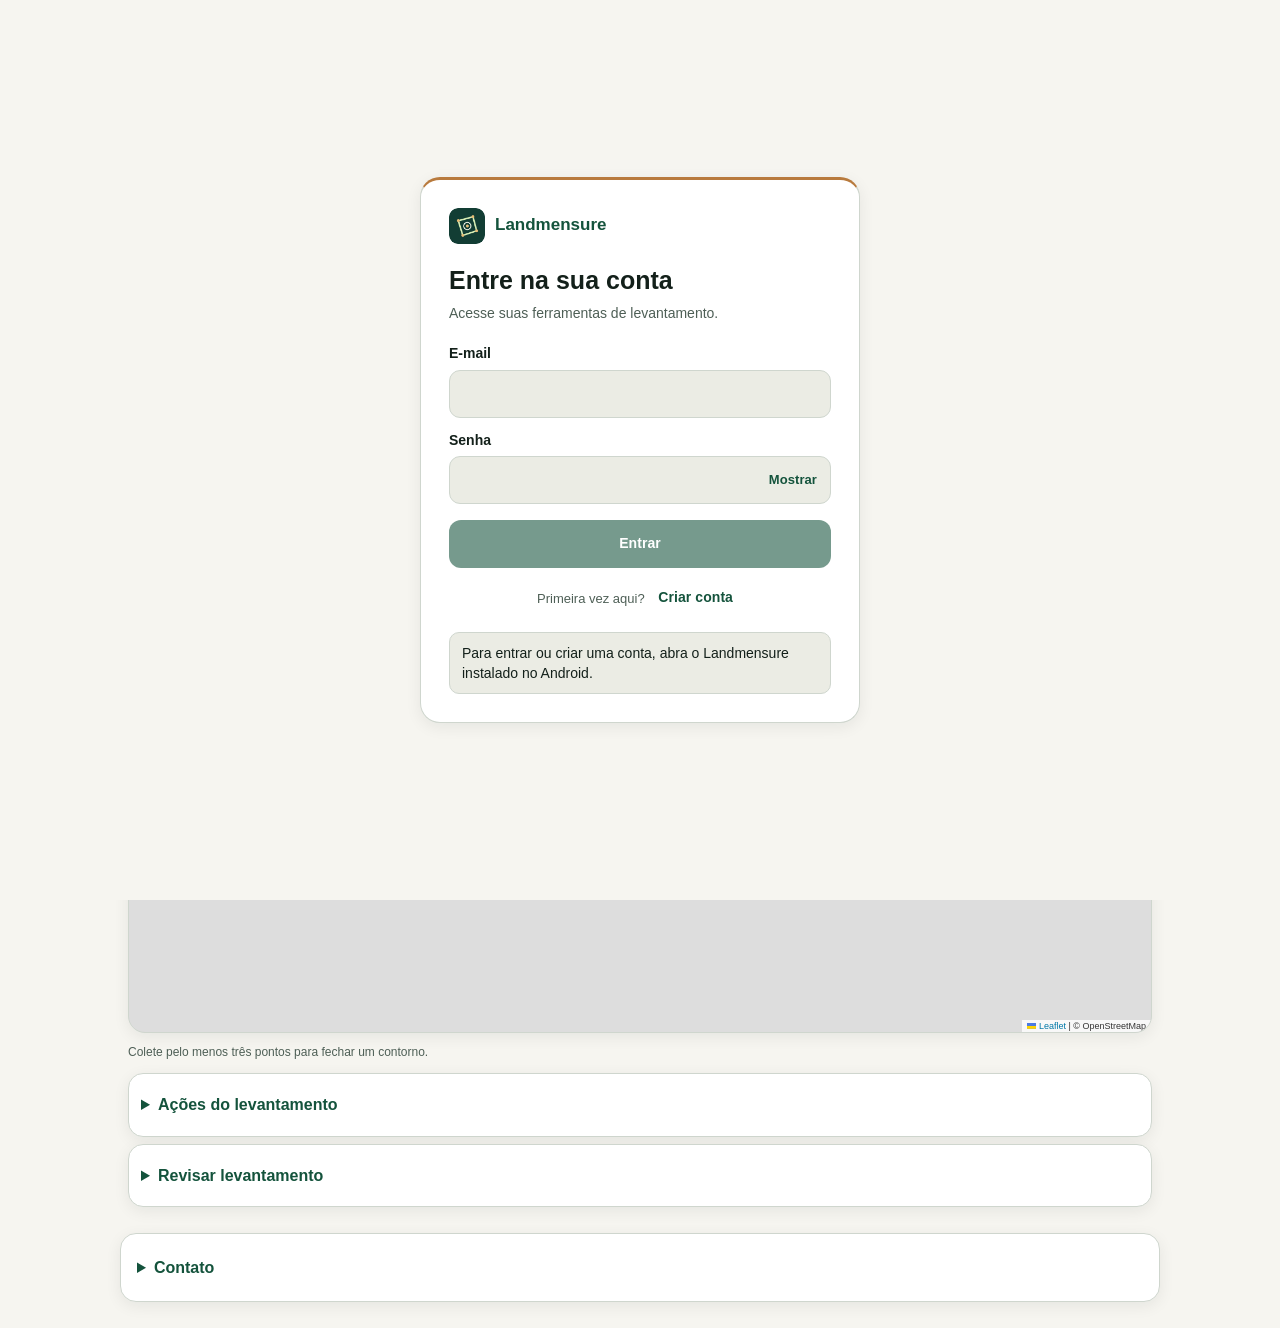
==== commit eb1b16c3: "Update Landmensure field UI and payment reliability" ====
--- a/app/src/main/assets/index.html
+++ b/app/src/main/assets/index.html
@@ -9,13 +9,14 @@
     <title>GPS Landmensure</title>
     <link rel="stylesheet" href="memorial/assets/leaflet-Ds4Udj8m.css" />
     <style>
-      :root {
-        --orange: #f45100;
-        --navy: #173447;
-        --bg: #f4f6f8;
-        --danger: #b42318;
-        --blue: #175cd3;
-      }
+      #deletePointDialog { width: min(400px, calc(100% - 32px)); padding: 22px; border: 1px solid var(--line); border-radius: 18px; color: var(--ink); background: var(--surface); }
+      #deletePointDialog::backdrop { background: var(--overlay); }
+      #deletePointDialog h2 { margin: 0; font-size: 20px; }
+      #deletePointDialog p { color: var(--muted); }
+      #dialogField { display: grid; gap: 6px; margin: 12px 0; }
+      #dialogField[hidden] { display: none; }
+      #dialogField input, #dialogField select { width: 100%; min-height: 44px; }
+      #deletePointDialog .dialog-actions { display: flex; justify-content: flex-end; flex-wrap: wrap; gap: 8px; }
       * {
         box-sizing: border-box;
       }
@@ -23,14 +24,14 @@
         font-family: Arial, sans-serif;
         margin: 0;
         background: var(--bg);
-        color: #1d2939;
+        color: var(--ink);
       }
       .brand {
-        background: #fff;
+        background: var(--surface);
         padding: 8px 14px;
         text-align: center;
         border-bottom: 4px solid var(--orange);
-        box-shadow: 0 2px 8px #0002;
+        box-shadow: var(--shadow);
       }
       .brand img {
         max-width: 360px;
@@ -41,7 +42,7 @@
       .brand .sub {
         font-size: 13px;
         font-weight: 700;
-        color: var(--navy);
+        color: var(--primary-ink);
         margin-top: -4px;
       }
       .wrap {
@@ -50,11 +51,11 @@
         margin: auto;
       }
       .card {
-        background: #fff;
+        background: var(--surface);
         padding: 12px;
         border-radius: 14px;
         margin: 10px 0;
-        box-shadow: 0 1px 5px #0001;
+        box-shadow: var(--shadow);
       }
       .project {
         display: grid;
@@ -64,7 +65,7 @@
       .project input {
         width: 100%;
         padding: 10px;
-        border: 1px solid #d0d5dd;
+        border: 1px solid var(--line);
         border-radius: 8px;
       }
       .actions {
@@ -81,26 +82,30 @@
         border-radius: 9px;
         cursor: pointer;
         font-weight: 700;
-        background: var(--orange);
-        color: #fff;
+        background: var(--action-fill);
+        color: var(--on-action);
         font-size: 13px;
       }
       button.blue {
-        background: var(--blue);
+        background: var(--secondary-fill);
+        color: var(--on-secondary);
       }
       button.navy {
-        background: var(--navy);
+        background: var(--primary-fill);
+        color: var(--on-primary);
       }
       button.gray {
-        background: #667085;
+        background: var(--soft);
+        color: var(--ink);
       }
       button.danger {
-        background: var(--danger);
+        background: var(--danger-soft);
+        color: var(--danger);
       }
       #map {
         height: 390px;
         border-radius: 12px;
-        border: 1px solid #d0d5dd;
+        border: 1px solid var(--line);
       }
       .stats {
         display: grid;
@@ -108,14 +113,14 @@
         gap: 8px;
       }
       .stat {
-        background: #f9fafb;
+        background: var(--soft);
         border-radius: 9px;
         padding: 10px;
       }
       .stat b {
         display: block;
         font-size: 12px;
-        color: #667085;
+        color: var(--muted);
       }
       .stat span {
         font-size: 17px;
@@ -131,13 +136,13 @@
       }
       td,
       th {
-        border: 1px solid #e4e7ec;
+        border: 1px solid var(--line);
         padding: 7px;
         font-size: 12px;
         text-align: center;
       }
       th {
-        background: #f2f4f7;
+        background: var(--soft);
       }
       .mini {
         padding: 6px 8px;
@@ -145,7 +150,7 @@
       }
       .hint {
         font-size: 12px;
-        color: #667085;
+        color: var(--muted);
         margin-top: 8px;
       }
       .livegrid {
@@ -154,15 +159,15 @@
         gap: 8px;
       }
       .liveitem {
-        background: #f9fafb;
-        border: 1px solid #e4e7ec;
+        background: var(--soft);
+        border: 1px solid var(--line);
         border-radius: 10px;
         padding: 9px;
       }
       .liveitem b {
         display: block;
         font-size: 11px;
-        color: #667085;
+        color: var(--muted);
       }
       .liveitem span {
         font-size: 15px;
@@ -170,12 +175,12 @@
       }
       .livehead {
         font-weight: 800;
-        color: var(--navy);
+        color: var(--primary-ink);
         margin-bottom: 8px;
       }
       .liveok {
         font-size: 11px;
-        color: #475467;
+        color: var(--muted);
         margin-top: 8px;
       }
       @media (max-width: 520px) {
@@ -218,11 +223,11 @@
         font-weight: 800;
       }
       .usedyes {
-        color: #067647;
+        color: var(--success);
         font-weight: 800;
       }
       .usedno {
-        color: #667085;
+        color: var(--muted);
       }
       .sat-table {
         min-width: 650px;
@@ -233,18 +238,6 @@
         }
       }
       /* Visual refresh: field-first layout, touch-friendly controls and clearer hierarchy. */
-      :root {
-        --orange: #e85b18;
-        --navy: #14364a;
-        --bg: #f2f5f8;
-        --danger: #b42318;
-        --blue: #1769aa;
-        --ink: #172b3a;
-        --muted: #667887;
-        --line: #e1e8ee;
-        --surface: #fff;
-        --soft: #f6f9fb;
-      }
       * {
         box-sizing: border-box;
       }
@@ -255,18 +248,18 @@
         font-family: Inter, "Segoe UI", Roboto, Arial, sans-serif;
         margin: 0;
         background:
-          radial-gradient(ellipse at 50% -15%, #e5edf3 0, transparent 44%),
+          radial-gradient(ellipse at 50% -15%, var(--glow) 0, transparent 44%),
           var(--bg);
         color: var(--ink);
         line-height: 1.45;
         -webkit-font-smoothing: antialiased;
       }
       .brand {
-        background: linear-gradient(180deg, #fff, #fbfcfd);
+        background: linear-gradient(180deg, var(--surface), var(--soft));
         padding: 12px 16px 14px;
         text-align: center;
         border-bottom: 3px solid var(--orange);
-        box-shadow: 0 4px 16px #18354a12;
+        box-shadow: var(--shadow);
       }
       .brand img {
         max-width: 340px;
@@ -279,7 +272,7 @@
         letter-spacing: 0.055em;
         text-transform: uppercase;
         font-weight: 800;
-        color: var(--navy);
+        color: var(--primary-ink);
         margin-top: 0;
       }
       .wrap {
@@ -290,10 +283,10 @@
       .card {
         background: var(--surface);
         padding: 16px;
-        border: 1px solid #e8edf1;
+        border: 1px solid var(--line);
         border-radius: 18px;
         margin: 12px 0;
-        box-shadow: 0 5px 18px #1d35470b;
+        box-shadow: var(--shadow);
       }
       .project {
         gap: 10px;
@@ -303,9 +296,9 @@
         width: 100%;
         min-height: 46px;
         padding: 12px 13px;
-        border: 1px solid #d4dee6;
+        border: 1px solid var(--line);
         border-radius: 11px;
-        background: #fff;
+        background: var(--surface);
         color: var(--ink);
         font:
           600 14px/1.35 "Segoe UI",
@@ -319,11 +312,11 @@
       }
       .project input:focus,
       select:focus {
-        border-color: #5b9bc0;
-        box-shadow: 0 0 0 3px #1769aa18;
+        border-color: var(--navy);
+        box-shadow: 0 0 0 3px var(--selection);
       }
       .project input::placeholder {
-        color: #8999a5;
+        color: var(--muted);
         font-weight: 500;
       }
       #gpsfix {
@@ -333,7 +326,7 @@
       .livehead {
         font-size: 15px;
         font-weight: 850;
-        color: var(--navy);
+        color: var(--primary-ink);
         margin-bottom: 12px;
         letter-spacing: 0.01em;
       }
@@ -365,8 +358,8 @@
       .liveok {
         padding: 10px 12px;
         border-radius: 10px;
-        background: #eef5f8;
-        color: #315469;
+        background: var(--selection);
+        color: var(--primary-ink);
         font-size: 12px;
         font-weight: 650;
       }
@@ -398,7 +391,7 @@
       .signal-details summary {
         cursor: pointer;
         padding: 11px 0;
-        color: var(--navy);
+        color: var(--primary-ink);
         font-size: 13px;
         font-weight: 700;
       }
@@ -435,7 +428,7 @@
           Arial,
           sans-serif;
         letter-spacing: 0.005em;
-        box-shadow: 0 2px 5px #102b3c12;
+        box-shadow: var(--shadow);
         transition:
           transform 0.12s,
           filter 0.12s,
@@ -445,39 +438,41 @@
       button:active {
         transform: translateY(1px);
         filter: brightness(0.96);
-        box-shadow: 0 1px 2px #102b3c12;
+        box-shadow: var(--shadow);
       }
       .actions button:focus-visible,
       button:focus-visible {
-        outline: 3px solid #1769aa55;
+        outline: 3px solid var(--navy);
         outline-offset: 2px;
       }
       button {
-        background: var(--orange);
-        color: white;
+        background: var(--action-fill);
+        color: var(--on-action);
       }
       button.blue {
-        background: var(--blue);
+        background: var(--secondary-fill);
+        color: var(--on-secondary);
       }
       button.navy {
-        background: var(--navy);
+        background: var(--primary-fill);
+        color: var(--on-primary);
       }
       button.gray {
-        background: #edf2f5;
-        color: #334c5d;
-        border-color: #e0e8ee;
+        background: var(--soft);
+        color: var(--ink);
+        border-color: var(--line);
         box-shadow: none;
       }
       button.danger {
-        background: #fff0ef;
-        color: #a42a22;
-        border-color: #f4d0cc;
+        background: var(--danger-soft);
+        color: var(--danger);
+        border-color: var(--danger-line);
         box-shadow: none;
       }
       #btnColetar {
         font-size: 15px;
         min-height: 56px;
-        box-shadow: 0 6px 14px #e85b1830;
+        box-shadow: var(--shadow);
       }
       .stats {
         gap: 9px;
@@ -498,29 +493,29 @@
       .stat span {
         font-size: 20px;
         font-weight: 800;
-        color: var(--navy);
+        color: var(--primary-ink);
         font-variant-numeric: tabular-nums;
       }
       .stat:nth-child(2) {
-        background: #fff6ef;
-        border-color: #f6dfd0;
+        background: var(--warning-soft);
+        border-color: var(--warning-line);
       }
       .stat:nth-child(2) span,
       .stat:nth-child(3) span {
-        color: #b64a17;
+        color: var(--warning-ink);
       }
       #map {
         height: 390px;
         border-radius: 17px;
-        border: 1px solid #d6e0e7;
-        box-shadow: 0 6px 18px #19374a12;
+        border: 1px solid var(--line);
+        box-shadow: var(--shadow);
         overflow: hidden;
       }
       .leaflet-control-attribution {
         font-size: 9px;
       }
       .leaflet-bar a {
-        color: var(--navy) !important;
+        color: var(--primary-ink) !important;
       }
       .table-wrap {
         padding: 8px;
@@ -535,14 +530,14 @@
       td,
       th {
         border: 0;
-        border-bottom: 1px solid #e7edf1;
+        border-bottom: 1px solid var(--line);
         padding: 10px 9px;
         font-size: 12px;
         text-align: center;
       }
       th {
-        background: #f2f6f8;
-        color: #526879;
+        background: var(--soft);
+        color: var(--muted);
         font-size: 10px;
         text-transform: uppercase;
         letter-spacing: 0.045em;
@@ -550,28 +545,28 @@
         top: 0;
       }
       tbody tr:nth-child(even) {
-        background: #fbfcfd;
+        background: var(--soft);
       }
       tbody tr:hover {
-        background: #f1f7fa;
+        background: var(--selection);
       }
       .mini {
         min-height: 34px;
         padding: 7px 10px;
         font-size: 11px;
         border-radius: 9px;
-        background: #e8f1f6;
-        color: #174861;
+        background: var(--soft);
+        color: var(--primary-ink);
         box-shadow: none;
       }
       #memorial {
         line-height: 1.75;
         font-size: 13px;
-        color: #354b5c;
+        color: var(--ink);
       }
       h3 {
         margin: 0 0 12px;
-        color: var(--navy);
+        color: var(--primary-ink);
         font-size: 16px;
       }
       .sat-summary {
@@ -676,7 +671,7 @@
         content: "GPS  LANDMENSURE";
         position: absolute;
         left: 8px;
-        color: var(--navy);
+        color: var(--primary-ink);
         font-size: 14px;
         font-weight: 900;
         letter-spacing: 0.08em;
@@ -705,7 +700,7 @@
         height: 4px;
         margin: 0 auto 12px;
         border-radius: 9px;
-        background: #bdc9d0;
+        background: var(--line);
       }
       .settings-field select {
         display: none;
@@ -726,14 +721,14 @@
       }
       .settings-choice.active {
         border-color: var(--blue);
-        background: #e8f2f8;
-        color: var(--navy);
+        background: var(--selection);
+        color: var(--primary-ink);
         box-shadow: inset 0 0 0 1px var(--blue);
       }
       .satpage .brand:before {
         content: "MONITOR GNSS  •  SATÉLITES VISÍVEIS";
         display: block;
-        color: var(--navy);
+        color: var(--primary-ink);
         font-size: 13px;
         font-weight: 850;
         letter-spacing: 0.04em;
@@ -815,9 +810,9 @@
       .action-group {
         min-width: 0;
         padding: 14px;
-        border: 1px solid #e5ebf0;
+        border: 1px solid var(--line);
         border-radius: 15px;
-        background: linear-gradient(180deg, #fff, #fbfcfd);
+        background: linear-gradient(180deg, var(--surface), var(--soft));
       }
       .action-heading {
         display: flex;
@@ -827,7 +822,7 @@
       }
       .action-heading b {
         display: block;
-        color: var(--navy);
+        color: var(--primary-ink);
         font-size: 13px;
         font-weight: 850;
       }
@@ -888,9 +883,9 @@
         transform: translateY(-50%);
         min-height: 40px;
         padding: 9px 11px;
-        background: #edf3f6;
-        color: var(--navy);
-        border: 1px solid #dce6ec;
+        background: var(--soft);
+        color: var(--primary-ink);
+        border: 1px solid var(--line);
         box-shadow: none;
         font-size: 11px;
       }
@@ -907,7 +902,7 @@
         display: grid;
         place-items: center;
         padding: 16px;
-        background: #101d28a8;
+        background: var(--overlay);
         backdrop-filter: blur(5px);
       }
       .settings-panel {
@@ -915,11 +910,11 @@
         max-height: min(90vh, 700px);
         overflow: auto;
         padding: 21px;
-        border: 1px solid #e6edf1;
+        border: 1px solid var(--line);
         border-radius: 20px;
         background: var(--surface);
         color: var(--ink);
-        box-shadow: 0 24px 70px #07152255;
+        box-shadow: var(--shadow);
       }
       .settings-head {
         display: flex;
@@ -930,12 +925,12 @@
       .settings-kicker {
         font-size: 10px;
         letter-spacing: 0.12em;
-        color: var(--orange);
+        color: var(--warning-ink);
         font-weight: 850;
       }
       .settings-head h2 {
         margin: 3px 0 0;
-        color: var(--navy);
+        color: var(--primary-ink);
         font-size: 22px;
       }
       .settings-close {
@@ -989,89 +984,6 @@
       .settings-footer button {
         min-height: 42px;
         padding: 10px 15px;
-      }
-      :root[data-theme="dark"] {
-        --bg: #101820;
-        --surface: #1b2831;
-        --soft: #202f39;
-        --ink: #e7eef2;
-        --muted: #a8b6bf;
-        --line: #344650;
-        --navy: #94c8df;
-        --orange: #f27835;
-        --blue: #378bc2;
-        --danger: #ffb2a9;
-      }
-      :root[data-theme="dark"] body {
-        background:
-          radial-gradient(ellipse at 50% -15%, #1d303c 0, transparent 44%),
-          var(--bg);
-        color: var(--ink);
-      }
-      :root[data-theme="dark"] .brand {
-        background: linear-gradient(180deg, #1b2831, #17232c);
-        border-bottom-color: var(--orange);
-      }
-      :root[data-theme="dark"] .card,
-      :root[data-theme="dark"] .action-group {
-        background: var(--surface);
-        border-color: var(--line);
-      }
-      :root[data-theme="dark"] .liveitem,
-      :root[data-theme="dark"] .stat,
-      :root[data-theme="dark"] .settings-field {
-        background: var(--soft);
-        border-color: var(--line);
-      }
-      :root[data-theme="dark"] .liveitem span,
-      :root[data-theme="dark"] .stat span,
-      :root[data-theme="dark"] #memorial {
-        color: var(--ink);
-      }
-      :root[data-theme="dark"] .liveok {
-        background: #233a46;
-        color: #c6dce7;
-      }
-      :root[data-theme="dark"] .hint {
-        color: #a8b6bf;
-      }
-      :root[data-theme="dark"] .project input,
-      :root[data-theme="dark"] select {
-        background: #17232c;
-        border-color: var(--line);
-        color: var(--ink);
-      }
-      :root[data-theme="dark"] .stat:nth-child(2) {
-        background: #35271f;
-        border-color: #68452d;
-      }
-      :root[data-theme="dark"] .stat:nth-child(2) span,
-      :root[data-theme="dark"] .stat:nth-child(3) span {
-        color: #ffad78;
-      }
-      :root[data-theme="dark"] th {
-        background: #22323c;
-        color: #c0cdd4;
-      }
-      :root[data-theme="dark"] td {
-        border-color: #344650;
-      }
-      :root[data-theme="dark"] tbody tr:nth-child(even) {
-        background: #1d2b34;
-      }
-      :root[data-theme="dark"] tbody tr:hover {
-        background: #263b47;
-      }
-      :root[data-theme="dark"] button.gray,
-      :root[data-theme="dark"] .settings-trigger {
-        background: #2b3b45;
-        color: #e7eef2;
-        border-color: #40525d;
-      }
-      :root[data-theme="dark"] button.danger {
-        background: #492b2a;
-        color: #ffc2ba;
-        border-color: #673937;
       }
       @media (max-width: 520px) {
         .brand-toprow {
@@ -1133,16 +1045,16 @@
         vertical-align: 1px;
       }
       .quality-good {
-        background: #15945b;
-        box-shadow: 0 0 0 3px #15945b20;
+        background: var(--success);
+        box-shadow: 0 0 0 3px color-mix(in srgb, var(--success) 16%, transparent);
       }
       .quality-mid {
-        background: #d99716;
-        box-shadow: 0 0 0 3px #d9971620;
+        background: var(--field-accent);
+        box-shadow: 0 0 0 3px color-mix(in srgb, var(--field-accent) 16%, transparent);
       }
       .quality-low {
-        background: #d04444;
-        box-shadow: 0 0 0 3px #d0444420;
+        background: var(--danger);
+        box-shadow: 0 0 0 3px color-mix(in srgb, var(--danger) 16%, transparent);
       }
       /* Shared app bar and GNSS/KML module tabs */
       #appToolbar {
@@ -1156,7 +1068,7 @@
         padding: 8px 18px;
         background: var(--surface);
         border-bottom: 1px solid var(--line);
-        box-shadow: 0 3px 14px #10233012;
+        box-shadow: var(--shadow);
       }
       .toolbar-title {
         display: flex;
@@ -1232,10 +1144,10 @@
         font-size: 10px;
       }
       .app-tab.active {
-        color: var(--navy);
+        color: var(--primary-ink);
         background: var(--surface);
         border-color: var(--line);
-        box-shadow: 0 2px 8px #10233010;
+        box-shadow: var(--shadow);
       }
       #mainPage > .brand,
       #satPage > .brand,
@@ -1255,14 +1167,11 @@
         height: calc(100dvh - 158px);
         min-height: 480px;
         border: 0;
-        background: #fff;
+        background: var(--surface);
       }
       #mainPage,
       #satPage {
         padding-top: 4px;
-      }
-      :root[data-theme="dark"] #memorialFrame {
-        background: #101820;
       }
       @media (max-width: 520px) {
         #appToolbar {
@@ -1293,7 +1202,7 @@
         border: 1px solid var(--line);
         border-radius: 16px;
         background: var(--surface);
-        box-shadow: 0 4px 16px #18354a0d;
+        box-shadow: var(--shadow);
       }
       .gnss-social-heading {
         margin: 0 0 10px;
@@ -1323,7 +1232,7 @@
       }
       .gnss-social-links a:hover {
         border-color: var(--blue);
-        background: #eaf1f5;
+        background: var(--selection);
       }
       .gnss-social-links svg {
         width: 18px;
@@ -1344,9 +1253,6 @@
         font-weight: 500;
         color: var(--muted);
       }
-      :root[data-theme="dark"] .gnss-social-links a:hover {
-        background: #263b47;
-      }
       @media (max-width: 620px) {
         .gnss-social-bar {
           margin: 10px 8px 20px;
@@ -1367,7 +1273,7 @@
       }
     </style>
     <style>
-      .field-drawer > summary { padding: 7px 0; cursor: pointer; font-weight: 700; color: var(--navy); }
+      .field-drawer > summary { padding: 7px 0; cursor: pointer; font-weight: 700; color: var(--primary-ink); }
       .field-drawer > summary + * { margin-top: 10px; }
       .field-drawer .action-groups { padding: 0; border: 0; box-shadow: none; }
       .saved-memorial { width: min(100%, 900px); margin: 12px auto; }
@@ -1400,6 +1306,15 @@
         </svg>
       </button>
     </header>
+    <dialog id="deletePointDialog" aria-labelledby="deletePointTitle" aria-describedby="deletePointText">
+      <h2 id="deletePointTitle">Excluir último ponto?</h2>
+      <p id="deletePointText"></p>
+      <form method="dialog" class="dialog-actions">
+        <div id="dialogField" hidden><label id="dialogLabel" for="dialogInput"></label><input id="dialogInput" maxlength="120"><select id="dialogSelect" hidden></select></div>
+        <button type="submit" id="dialogCancel" class="gray" value="cancel" formnovalidate>Cancelar</button>
+        <button type="submit" id="dialogAccept" class="navy" value="accept">OK</button>
+      </form>
+    </dialog>
     <nav id="mainTabs" aria-label="Funções do aplicativo">
       <button
         class="app-tab active"
@@ -1657,6 +1572,8 @@
                   <path d="M3 10h18" />
                 </svg>
                 Abrir levantamento</button
+              ><button id="retrySurveySync" class="gray" type="button" onclick="sincronizarLevantamentos()" hidden>
+                Sincronizar com o painel</button
               ><button class="gray" onclick="exportBackup()">
                 <svg
                   class="icon"
@@ -1701,6 +1618,7 @@
                 Novo levantamento
               </button>
             </div>
+            <p id="surveySyncStatus" role="status"></p>
           </section>
           <section class="action-group">
             <div class="action-heading">
@@ -2231,13 +2149,13 @@
         );
       }
       function gerarPoligono() {
-        if (pontos.length < 3) return alert("Para gerar o polígono, colete pelo menos três pontos.");
+        if (pontos.length < 3) return avisar("Para gerar o polígono, colete pelo menos três pontos.");
         normalizarNomes();
         poligonoGerado = true;
         if (poly) map.removeLayer(poly);
         const caminho = pontos.map((p) => [p.lat, p.lng]);
         caminho.push([pontos[0].lat, pontos[0].lng]);
-        poly = L.polyline(caminho, { weight: 4 }).addTo(map);
+        poly = L.polyline(caminho, { color: "var(--navy)", weight: 4 }).addTo(map);
         map.fitBounds(poly.getBounds(), { padding: [25, 25] });
         atualizarDados();
       }
@@ -2347,6 +2265,7 @@
         if (liveMarker) liveMarker.setLatLng([lat, lng]);
         else
           liveMarker = L.circleMarker([lat, lng], {
+            color: "var(--blue)",
             radius: 7,
             weight: 3,
             fillOpacity: 0.35,
@@ -2366,7 +2285,7 @@
         document.getElementById("liveStatus").textContent = msg;
       }
       function receiveNativeLocationError(msg) {
-        finalizarOcupacao("Pronto para tentar de novo", msg);
+        finalizarOcupacao(msg, "");
       }
       let satelliteDetails = [];
       function mostrarTela(tela) {
@@ -2464,6 +2383,10 @@
       function receiveOccupationProgress(elapsed, total, samples, acc) {
         if (!surveyOwner || !document.getElementById("btnColetar").disabled) return;
         const status = document.getElementById("ocupacaoStatus");
+        if (elapsed < 0) {
+          status.textContent = "Aguardando uma leitura válida do GPS…";
+          return;
+        }
         status.textContent = `${elapsed} de ${total} s • ${samples} ${Number(samples) === 1 ? "leitura" : "leituras"}`;
       }
       function receiveOccupationResult(
@@ -2559,32 +2482,64 @@
           { enableHighAccuracy: true, timeout: 30000, maximumAge: 0 },
         );
       }
-      function excluirUltimo() {
-        if (!pontos.length) return alert("Não há pontos para excluir.");
-        if (
-          confirm(
-            "Excluir o último ponto, " +
-              (pontos.at(-1).nome || nomePadrao(pontos.length - 1)) +
-              "?",
-          )
-        ) {
-          pontos.pop();
-          normalizarNomes();
-          poligonoGerado = false;
-          if (poly) {
-            map.removeLayer(poly);
-            poly = null;
-          }
-          atualizarDados();
-        }
-      }
-      function renomear(i) {
-        if (!pontos[i]) return;
-        let atual = pontos[i].nome || nomePadrao(i),
-          novo = prompt("Nome do vértice:", atual);
-        if (novo === null) return;
+      function dialogo({ titulo, mensagem = "", acao = "OK", cancelar = false, perigo = false, campo, valor = "", opcoes }) {
+        const dialog = document.getElementById("deletePointDialog");
+        if (dialog.open || dialog.dataset.pending) return Promise.resolve(null);
+        const input = document.getElementById("dialogInput");
+        const select = document.getElementById("dialogSelect");
+        const label = document.getElementById("dialogLabel");
+        const accept = document.getElementById("dialogAccept");
+        const cancel = document.getElementById("dialogCancel");
+        document.getElementById("deletePointTitle").textContent = titulo;
+        document.getElementById("deletePointText").textContent = mensagem;
+        document.getElementById("dialogField").hidden = !campo;
+        label.textContent = campo || "";
+        label.htmlFor = opcoes ? select.id : input.id;
+        input.hidden = !campo || Boolean(opcoes);
+        input.disabled = input.hidden;
+        input.value = valor;
+        select.hidden = !opcoes;
+        select.disabled = select.hidden;
+        select.replaceChildren(...(opcoes || []).map(nome => new Option(nome, nome)));
+        cancel.hidden = !cancelar;
+        accept.className = perigo ? "danger" : "navy";
+        accept.textContent = acao;
+        dialog.returnValue = "";
+        dialog.dataset.pending = "true";
+        return new Promise(resolve => {
+          dialog.addEventListener("close", () => {
+            delete dialog.dataset.pending;
+            resolve(dialog.returnValue === "accept" ? (campo ? (opcoes ? select.value : input.value) : true) : null);
+          }, { once: true });
+          dialog.showModal();
+          (campo ? (opcoes ? select : input) : cancelar ? cancel : accept).focus();
+        });
+      }
+      function avisar(mensagem) {
+        return dialogo({ titulo: "Landmensure", mensagem });
+      }
+      async function excluirUltimo() {
+        const ponto = pontos.at(-1);
+        if (!ponto) return avisar("Ainda não há pontos para excluir.");
+        const aceitou = await dialogo({
+          titulo: "Excluir último ponto?",
+          mensagem: "O ponto " + (ponto.nome || nomePadrao(pontos.length - 1)) + " será removido do levantamento.",
+          acao: "Excluir ponto", cancelar: true, perigo: true,
+        });
+        if (!aceitou || pontos.at(-1) !== ponto) return;
+        pontos.pop();
+        normalizarNomes();
+        poligonoGerado = false;
+        atualizarDados();
+      }
+      async function renomear(i) {
+        const ponto = pontos[i];
+        if (!ponto) return;
+        const atual = ponto.nome || nomePadrao(i);
+        let novo = await dialogo({ titulo: "Renomear vértice", campo: "Nome do vértice", valor: atual, acao: "Salvar", cancelar: true });
+        if (novo === null || pontos[i] !== ponto) return;
         novo = novo.trim();
-        if (!novo) return alert("O nome do vértice não pode ficar vazio.");
+        if (!novo) return avisar("O nome do vértice não pode ficar vazio.");
         if (
           pontos.some(
             (p, j) =>
@@ -2592,7 +2547,7 @@
               p.nome.toLocaleLowerCase() === novo.toLocaleLowerCase(),
           )
         )
-          return alert("Já existe um vértice com esse nome.");
+          return avisar("Já existe um vértice com esse nome.");
         pontos[i].nome = novo;
         atualizarDados();
       }
@@ -2625,6 +2580,60 @@
           return Object.create(null);
         }
       }
+      const enviosEmAndamento = new Map();
+      const mensagensSincronizacao = {
+        pending: "Aguardando envio.",
+        synced: "Disponível no painel.",
+        retry: "Envio pendente. Tente novamente quando tiver conexão.",
+        pro: "O envio para o painel requer o plano Pro.",
+        invalid: "Esta revisão foi recusada. Confira os pontos e salve novamente.",
+        "sign-in": "Entre novamente para enviar ao painel.",
+      };
+      function exibirSincronizacao(db = lerLevantamentos()) {
+        const status = document.getElementById("surveySyncStatus");
+        const envios = Object.values(db).map(item => item?.sincronizacao).filter(Boolean);
+        const pendentes = envios.filter(item => item.status !== "synced" && item.status !== "invalid");
+        document.getElementById("retrySurveySync").hidden = !window.Android?.syncSurvey || !pendentes.length;
+        status.textContent = envios.length ? envios.map(item =>
+          item.nome + " — " + (enviosEmAndamento.get(surveyOwner) === item.revisao ? "Enviando…" : mensagensSincronizacao[item.status]),
+        ).join(" • ") : "";
+      }
+      function sincronizarLevantamentos() {
+        if (!surveyOwner || !window.Android?.syncSurvey) return;
+        const db = lerLevantamentos();
+        if (enviosEmAndamento.has(surveyOwner)) return;
+        const item = Object.values(db).find(projeto => ["pending", "retry", "pro", "sign-in"].includes(projeto?.sincronizacao?.status));
+        if (!item) return;
+        const { sincronizacao, ...snapshot } = item;
+        enviosEmAndamento.set(surveyOwner, sincronizacao.revisao);
+        exibirSincronizacao(db);
+        try {
+          Android.syncSurvey(surveyOwner, sincronizacao.projeto, sincronizacao.revisao, JSON.stringify(snapshot));
+        } catch (_) {
+          window.receiveSurveySync(surveyOwner, sincronizacao.revisao, "retry");
+        }
+      }
+      window.receiveSurveySync = (conta, revisao, status) => {
+        if (enviosEmAndamento.get(conta) !== revisao) return;
+        enviosEmAndamento.delete(conta);
+        if (surveyOwner !== conta) return;
+        const db = lerLevantamentos();
+        const item = Object.values(db).find(projeto => projeto?.sincronizacao?.revisao === revisao);
+        if (item) {
+          item.sincronizacao.status = status;
+          try {
+            localStorage.setItem(chaveLevantamento("levantamentos"), JSON.stringify(db));
+          } catch (_) {
+            return avisar("Não foi possível atualizar o estado da sincronização no aparelho.");
+          }
+        }
+        exibirSincronizacao(db);
+        if (!item || status === "synced" || status === "invalid") sincronizarLevantamentos();
+      };
+      window.addEventListener("online", sincronizarLevantamentos);
+      document.addEventListener("visibilitychange", () => {
+        if (document.visibilityState === "visible") sincronizarLevantamentos();
+      });
       function atualizarProjetosMemorial() {
         const select = document.getElementById("savedMemorialProject");
         const anterior = select.value;
@@ -2739,12 +2748,15 @@
         } catch (_) {}
       }
       function exportBackup() {
-        if (!surveyOwner) return alert("Entre na sua conta para exportar o backup.");
+        if (!surveyOwner) return avisar("Entre na sua conta para exportar o backup.");
         let dados = {
           formato: "GPS-Landmensure-backup",
           versao: 1,
           exportado: new Date().toISOString(),
-          levantamentos: lerLevantamentos(),
+          levantamentos: Object.fromEntries(Object.entries(lerLevantamentos()).map(([nome, item]) => {
+            const { sincronizacao, ...snapshot } = item;
+            return [nome, snapshot];
+          })),
           rascunho: {
             pontos,
             projeto: document.getElementById("projeto").value,
@@ -2765,14 +2777,14 @@
         if (!file) return;
         if (!contaDeDestino) {
           event.target.value = "";
-          return alert("Entre na sua conta para restaurar o backup.");
+          return avisar("Entre na sua conta para restaurar o backup.");
         }
         if (file.size > 5 * 1024 * 1024) {
           event.target.value = "";
-          return alert("O backup excede o limite de 5 MB.");
+          return avisar("O backup excede o limite de 5 MB.");
         }
         let reader = new FileReader();
-        reader.onload = () => {
+        reader.onload = async () => {
           try {
             if (surveyOwner !== contaDeDestino) return;
             let d = JSON.parse(reader.result);
@@ -2785,18 +2797,17 @@
               (d.rascunho != null && !pontosValidos(d.rascunho.pontos))
             )
               throw Error("Formato de backup inválido.");
-            if (
-              !confirm(
-                "Restaurar os levantamentos deste backup? Nomes iguais aos já salvos serão substituídos.",
-              )
-            )
-              return;
+            if (!await dialogo({ titulo: "Restaurar backup?", mensagem: "Levantamentos com o mesmo nome serão substituídos.", acao: "Restaurar", cancelar: true }) || surveyOwner !== contaDeDestino) return;
             let atual = lerLevantamentos();
-            Object.assign(atual, d.levantamentos);
+            for (const [nome, item] of Object.entries(d.levantamentos)) {
+              const { sincronizacao, ...snapshot } = item;
+              atual[nome] = snapshot;
+            }
             localStorage.setItem(
               chaveLevantamento("levantamentos"),
               JSON.stringify(atual),
             );
+            exibirSincronizacao(atual);
             if (d.rascunho && Array.isArray(d.rascunho.pontos)) {
               pontos = d.rascunho.pontos
                 .filter(
@@ -2825,29 +2836,29 @@
               if (pontos.length)
                 map.setView([pontos[0].lat, pontos[0].lng], 19);
             }
-            alert("Backup restaurado.");
+            avisar("Backup restaurado.");
           } catch (e) {
-            alert("Não foi possível restaurar: " + e.message);
+            avisar("Não foi possível restaurar: " + e.message);
           } finally {
             event.target.value = "";
           }
         };
         reader.readAsText(file);
       }
-      function salvarLevantamento() {
-        if (!surveyOwner) return alert("Entre na sua conta para salvar o levantamento.");
-        if (!pontos.length) return alert("Colete um ponto antes de salvar o levantamento.");
+      async function salvarLevantamento() {
+        const conta = surveyOwner;
+        const vertices = pontos;
+        if (!surveyOwner) return avisar("Entre na sua conta para salvar o levantamento.");
+        if (!pontos.length) return avisar("Colete um ponto antes de salvar o levantamento.");
         let nome =
           document.getElementById("projeto").value.trim() ||
-          prompt(
-            "Nome do levantamento:",
-            "Levantamento " + new Date().toLocaleDateString("pt-BR"),
-          );
-        if (!nome) return;
+          await dialogo({ titulo: "Salvar levantamento", campo: "Nome do levantamento", valor: "Levantamento " + new Date().toLocaleDateString("pt-BR"), acao: "Salvar", cancelar: true });
+        if (nome === null || surveyOwner !== conta || pontos !== vertices || !pontos.length) return;
         nome = limparTexto(nome, 120);
-        if (!nome) return alert("Informe um nome válido para o levantamento.");
+        if (!nome) return avisar("Informe um nome válido para o levantamento.");
         document.getElementById("projeto").value = nome;
         let db = lerLevantamentos();
+        const idProjeto = db[nome]?.sincronizacao?.projeto;
         db[nome] = {
           pontos,
           projeto: nome,
@@ -2857,24 +2868,34 @@
           ),
           data: new Date().toISOString(),
         };
+        if (window.Android?.syncSurvey) {
+          db[nome].sincronizacao = {
+            nome,
+            projeto: idProjeto || crypto.randomUUID(),
+            revisao: crypto.randomUUID(),
+            status: "pending",
+          };
+        }
         try {
           localStorage.setItem(chaveLevantamento("levantamentos"), JSON.stringify(db));
         } catch (_) {
-          return alert("Não foi possível salvar. Confira o espaço disponível no aparelho.");
-        }
-        alert("Levantamento salvo no aparelho.");
-      }
-      function carregarLevantamento() {
+          return avisar("Não foi possível salvar. Confira o espaço disponível no aparelho.");
+        }
+        avisar("Levantamento salvo no aparelho.");
+        exibirSincronizacao(db);
+        sincronizarLevantamentos();
+      }
+      async function carregarLevantamento() {
+        const conta = surveyOwner;
         let db = lerLevantamentos(),
           ks = Object.keys(db);
-        if (!ks.length) return alert("Você ainda não salvou levantamentos neste aparelho.");
-        let nome = prompt(
-          "Digite exatamente o nome do levantamento:\n\n" + ks.join("\n"),
-        );
+        if (!ks.length) return avisar("Você ainda não salvou levantamentos neste aparelho.");
+        const nome = await dialogo({ titulo: "Abrir levantamento", campo: "Levantamento salvo", opcoes: ks, acao: "Abrir", cancelar: true });
+        if (surveyOwner !== conta) return;
         if (!nome || !Object.hasOwn(db, nome))
-          return nome && alert("Levantamento não encontrado.");
+          return nome && avisar("Levantamento não encontrado.");
         let d = db[nome];
-        if (!pontosValidos(d?.pontos)) return alert("O levantamento salvo contém coordenadas inválidas.");
+        if (!pontosValidos(d?.pontos)) return avisar("O levantamento salvo contém coordenadas inválidas.");
         pontos = d.pontos || [];
         normalizarNomes();
         document.getElementById("projeto").value = d.projeto || nome;
@@ -2898,7 +2919,7 @@
         setTimeout(() => URL.revokeObjectURL(a.href), 1000);
       }
       function exportCSV() {
-        if (!pontos.length) return alert("Nenhum ponto coletado.");
+        if (!pontos.length) return avisar("Nenhum ponto coletado.");
         let t =
           "Vertice,Latitude,Longitude,UTM_X,UTM_Y,Zona,Distancia_proximo_m,Azimute_graus\n";
         pontos.forEach((p, i) => {
@@ -2936,7 +2957,7 @@
         return k + "</Document></kml>";
       }
       function exportKML() {
-        if (!pontos.length) return alert("Nenhum ponto coletado.");
+        if (!pontos.length) return avisar("Nenhum ponto coletado.");
         baixar(
           "GPS_Landmensure_levantamento.kml",
           gerarConteudoKML(pontos, document.getElementById("projeto").value || "GPS Landmensure"),
@@ -2944,7 +2965,7 @@
         );
       }
       function imprimirMemorial() {
-        if (pontos.length < 2) return alert("Colete pelo menos 2 pontos.");
+        if (pontos.length < 2) return avisar("Colete pelo menos 2 pontos.");
         let projeto = escapeHtml(
             limparTexto(document.getElementById("projeto").value, 120) ||
               "Levantamento GPS",
@@ -2959,7 +2980,7 @@
             n = pontos[(i + 1) % pontos.length];
           rows += `<tr><td>${escapeHtml(p.nome || nomePadrao(i))}</td><td>${p.lat.toFixed(8)}</td><td>${p.lng.toFixed(8)}</td><td>${u.x}</td><td>${u.y}</td><td>${u.zona}</td><td>${dist(p, n).toFixed(2)}</td><td>${azimute(p, n).toFixed(2)}°</td></tr>`;
         });
-        let h = `<!doctype html><html><head><meta charset=utf-8><style>@page{size:A4;margin:14mm}body{font-family:Arial;color:#222}header{text-align:center;border-bottom:3px solid #f45100;padding-bottom:8px}header img{width:280px;max-height:90px;object-fit:contain}h2{font-size:18px}table{width:100%;border-collapse:collapse;font-size:9px}th,td{border:1px solid #999;padding:4px;text-align:center}.sum{margin:12px 0;font-size:12px}.satpage{display:none}.sat-summary{display:grid;grid-template-columns:repeat(2,1fr);gap:8px}.sat-system{font-weight:800}.usedyes{color:#067647;font-weight:800}.usedno{color:#667085}.sat-table{min-width:650px}@media(min-width:720px){.sat-summary{grid-template-columns:repeat(4,1fr)}}</style></head><body><header><img src="${document.getElementById("brandLogo").src}"><h2>MEMORIAL DO LEVANTAMENTO</h2></header><p><b>Levantamento:</b> ${projeto}<br><b>Responsável/Cliente:</b> ${resp}<br><b>Data:</b> ${new Date().toLocaleString("pt-BR")}</p><div class=sum><b>Área:</b> ${areaEl().textContent} m² / ${document.getElementById("ha").textContent} ha &nbsp;&nbsp; <b>Perímetro:</b> ${document.getElementById("per").textContent} m</div><table><thead><tr><th>Vértice</th><th>Latitude</th><th>Longitude</th><th>UTM E</th><th>UTM N</th><th>Zona</th><th>Dist. (m)</th><th>Azimute</th><th>Frequência</th><th>Banda</th></tr></thead><tbody>${rows}</tbody></table><p style="font-size:10px;margin-top:16px">Coordenadas geográficas e UTM calculadas pelo GPS Landmensure. Conferir a precisão e os dados antes do uso técnico oficial.</p></body></html>`;
+        let h = `<!doctype html><html><head><meta charset=utf-8><link rel="stylesheet" href="${new URL("field-theme.css", location.href).href}"><style>@page{size:A4;margin:14mm}body{font-family:Arial;background:var(--surface);color:var(--ink)}header{text-align:center;border-bottom:3px solid var(--navy);padding-bottom:8px}header img{width:280px;max-height:90px;object-fit:contain}h2{font-size:18px}table{width:100%;border-collapse:collapse;font-size:9px}th,td{border:1px solid var(--line);padding:4px;text-align:center}.sum{margin:12px 0;font-size:12px}.satpage{display:none}.sat-summary{display:grid;grid-template-columns:repeat(2,1fr);gap:8px}.sat-system{font-weight:800}.usedyes{color:var(--success);font-weight:800}.usedno{color:var(--muted)}.sat-table{min-width:650px}@media(min-width:720px){.sat-summary{grid-template-columns:repeat(4,1fr)}}</style></head><body><header><img src="${document.getElementById("brandLogo").src}"><h2>MEMORIAL DO LEVANTAMENTO</h2></header><p><b>Levantamento:</b> ${projeto}<br><b>Responsável/Cliente:</b> ${resp}<br><b>Data:</b> ${new Date().toLocaleString("pt-BR")}</p><div class=sum><b>Área:</b> ${areaEl().textContent} m² / ${document.getElementById("ha").textContent} ha &nbsp;&nbsp; <b>Perímetro:</b> ${document.getElementById("per").textContent} m</div><table><thead><tr><th>Vértice</th><th>Latitude</th><th>Longitude</th><th>UTM E</th><th>UTM N</th><th>Zona</th><th>Dist. (m)</th><th>Azimute</th><th>Frequência</th><th>Banda</th></tr></thead><tbody>${rows}</tbody></table><p style="font-size:10px;margin-top:16px">Coordenadas geográficas e UTM calculadas pelo GPS Landmensure. Conferir a precisão e os dados antes do uso técnico oficial.</p></body></html>`;
         if (window.Android && Android.printHtml)
           Android.printHtml("Memorial_GPS_Landmensure", h);
         else {
@@ -2969,14 +2990,11 @@
           setTimeout(() => w.print(), 500);
         }
       }
-      function limparTudo() {
-        if (
-          pontos.length &&
-          !confirm(
-            "Iniciar novo levantamento e apagar os pontos atuais da tela?",
-          )
-        )
-          return;
+      async function limparTudo() {
+        const conta = surveyOwner;
+        const vertices = pontos;
+        if (pontos.length && !await dialogo({ titulo: "Iniciar novo levantamento?", mensagem: "Os pontos do rascunho atual serão limpos.", acao: "Iniciar novo", cancelar: true, perigo: true })) return;
+        if (surveyOwner !== conta || pontos !== vertices) return;
         pontos = [];
         poligonoGerado = false;
         if (poly) {
@@ -2989,12 +3007,17 @@
         atualizarDados();
       }
       window.addEventListener("landmensure:account-state", (event) => {
-        const { signedIn, userId } = event.detail;
+        const { signedIn, userId, pro } = event.detail;
         const nextOwner = signedIn && typeof userId === "string" &&
           /^[\da-f]{8}(?:-[\da-f]{4}){3}-[\da-f]{12}$/i.test(userId)
           ? userId.toLowerCase() : null;
-        if (nextOwner === surveyOwner) return;
+        if (nextOwner === surveyOwner) {
+          if (pro) sincronizarLevantamentos();
+          return;
+        }
         const hadOwner = Boolean(surveyOwner);
+        const dialog = document.getElementById("deletePointDialog");
+        if (dialog.open) dialog.close("cancel");
         surveyOwner = nextOwner;
         pontos = [];
         poligonoGerado = false;
@@ -3022,6 +3045,8 @@
           mostrarTela("gnss");
         }
         if (surveyOwner) restaurarRascunho();
+        exibirSincronizacao();
+        sincronizarLevantamentos();
         atualizarProjetosMemorial();
         atualizarDados();
       });
--- a/app/src/main/assets/account-ui.css
+++ b/app/src/main/assets/account-ui.css
@@ -63,7 +63,7 @@
   align-items: center;
   gap: 10px;
   margin-bottom: 22px;
-  color: var(--navy);
+  color: var(--primary-ink);
   font-size: 17px;
 }
 
@@ -157,8 +157,8 @@
 }
 
 .auth-main.navy {
-  background: var(--navy);
-  color: var(--surface);
+  background: var(--primary-fill);
+  color: var(--on-primary);
   box-shadow: none;
 }
 
@@ -167,7 +167,7 @@
   min-height: 44px;
   padding: 6px 9px;
   background: transparent;
-  color: var(--navy);
+  color: var(--primary-ink);
   box-shadow: none;
   font-size: 14px;
 }
@@ -194,7 +194,7 @@
 .account-overlay {
   z-index: 3100;
   padding: 20px 12px 0;
-  background: #0b1a2485;
+  background: var(--overlay);
 }
 
 .account-sheet {
@@ -253,14 +253,9 @@
 }
 
 .account-feedback[data-tone="error"] {
-  border-color: #d99a96;
-  background: #fff1f0;
-  color: #912b25;
-}
-
-:root[data-theme="dark"] .account-feedback[data-tone="error"] {
-  background: #422827;
-  color: #ffc4bd;
+  border-color: var(--danger-line);
+  background: var(--danger-soft);
+  color: var(--danger);
 }
 
 .plan-options .auth-description {
--- a/app/src/main/assets/field-theme.css
+++ b/app/src/main/assets/field-theme.css
@@ -1,51 +1,67 @@
-/* Paleta compartilhada pelo GNSS, pela conta e pelo Memorial KML. */
-:root {
+/* Paleta compartilhada pelo GNSS, conta, Memorial KML e Painel Técnico. */
+:root,
+:root[data-theme="light"] {
   color-scheme: light;
-  --bg: #f5f3e9;
-  --surface: #fffef8;
-  --soft: #edf1e7;
-  --ink: #1d2c25;
-  --muted: #53645a;
-  --line: #cdd7cb;
-  --navy: #184c3c;
-  --blue: #285e50;
-  --orange: #a44227;
-  --on-primary: #fffef8;
-  --on-secondary: #fffef8;
-  --on-action: #fffef8;
-  --selection: #e2ebde;
-  --field-accent: #c28750;
-  --glow: #e1eadd;
-  --hero-start: #143e32;
-  --hero-end: #285a46;
-  --shadow: 0 5px 18px #213e2a12;
+  --bg: #F6F5F0;
+  --surface: #FFFFFF;
+  --soft: #EBECE4;
+  --ink: #13201A;
+  --muted: #4E5F56;
+  --line: #CFD6CE;
+  --navy: #14533C;
+  --blue: #1D6B68;
+  --orange: #C84B24;
+  --on-primary: #FFFFFF;
+  --on-secondary: #FFFFFF;
+  --on-action: #FFFFFF;
+  --selection: #DCE8E1;
+  --field-accent: #B87A3D;
+  --danger: #B91C1C;
+  --success: #15803D;
+  --glow: #E4ECE6;
+  --hero-start: #104230;
+  --hero-end: #1E634B;
+  --shadow: 0 4px 16px rgba(19, 32, 26, 0.07);
+  --primary-ink: var(--navy);
+  --warning-ink: color-mix(in srgb, var(--orange) 82%, var(--ink));
+  --primary-fill: var(--navy);
+  --secondary-fill: var(--blue);
+  --action-fill: var(--orange);
 }
 
-:root[data-theme="dark"] {
-  color-scheme: dark;
-  --bg: #12201b;
-  --surface: #1a2b24;
-  --soft: #23382e;
-  --ink: #edf3e9;
-  --muted: #b6c8bc;
-  --line: #3c5649;
-  --navy: #a5d7bc;
-  --blue: #92c9bb;
-  --orange: #f1ad87;
-  --on-primary: #14251d;
-  --on-secondary: #14251d;
-  --on-action: #382118;
-  --selection: #294338;
-  --field-accent: #e9ad72;
-  --glow: #21382d;
-  --hero-start: #1e4133;
-  --hero-end: #315844;
-  --shadow: 0 5px 18px #0003;
+@media screen {
+  :root[data-theme="dark"] {
+    color-scheme: dark;
+    --bg: #0F1714;
+    --surface: #16221D;
+    --soft: #1E2E27;
+    --ink: #EDF3EF;
+    --muted: #9BB0A4;
+    --line: #2C3F36;
+    --navy: #268C66;
+    --blue: #369B97;
+    --orange: #E86A3E;
+    --on-primary: #FFFFFF;
+    --on-secondary: #FFFFFF;
+    --on-action: #FFFFFF;
+    --selection: #223A30;
+    --field-accent: #D99B58;
+    --danger: #F87171;
+    --success: #4ADE80;
+    --glow: #182922;
+    --hero-start: #143327;
+    --hero-end: #1F4D3C;
+    --shadow: 0 6px 20px rgba(0, 0, 0, 0.35);
+    --primary-ink: color-mix(in srgb, var(--navy) 68%, var(--on-primary));
+    --warning-ink: var(--orange);
+    --primary-fill: color-mix(in srgb, var(--navy) 76%, var(--bg));
+    --secondary-fill: color-mix(in srgb, var(--blue) 76%, var(--bg));
+    --action-fill: color-mix(in srgb, var(--orange) 76%, var(--bg));
+  }
 }
 
-/* Nomes usados pelo módulo Memorial KML. */
-:root,
-:root[data-theme="dark"] {
+/* Aliases do Memorial KML e estados semânticos. */
+:root {
   --canvas: var(--bg);
   --surface-soft: var(--soft);
   --primary: var(--navy);
@@ -53,6 +69,11 @@
   --accent: var(--selection);
   --field: var(--surface);
   --field-border: var(--line);
+  --overlay: color-mix(in srgb, var(--hero-start) 72%, transparent);
+  --danger-soft: color-mix(in srgb, var(--danger) 12%, var(--surface));
+  --danger-line: color-mix(in srgb, var(--danger) 35%, var(--line));
+  --warning-soft: color-mix(in srgb, var(--orange) 12%, var(--surface));
+  --warning-line: color-mix(in srgb, var(--orange) 35%, var(--line));
 }
 
 body,
@@ -72,17 +93,17 @@
 .auth-gate-card { border-top: 3px solid var(--field-accent); }
 
 #mainPage button.navy, #satPage button.navy, #settingsModal button.navy, .auth-main.navy {
-  background: var(--navy);
+  background: var(--primary-fill);
   color: var(--on-primary);
 }
 
 #mainPage button.blue, #satPage button.blue {
-  background: var(--blue);
+  background: var(--secondary-fill);
   color: var(--on-secondary);
 }
 
 #btnColetar, #mainPage .action-buttons button:not([class]) {
-  background: var(--orange);
+  background: var(--action-fill);
   color: var(--on-action);
 }
 
@@ -90,7 +111,7 @@
 
 :root .liveok, :root[data-theme="dark"] .liveok {
   background: var(--selection);
-  color: var(--navy);
+  color: var(--primary-ink);
 }
 
 :root[data-theme="dark"] .hint { color: var(--muted); }
@@ -104,8 +125,8 @@
 }
 
 .btn-file-upload, :root[data-theme="dark"] .btn-file-upload {
-  background: var(--orange);
-  border-color: var(--orange);
+  background: var(--action-fill);
+  border-color: var(--action-fill);
   color: var(--on-action);
 }
 
@@ -116,3 +137,23 @@
   outline: 2px solid var(--navy);
   outline-offset: 3px;
 }
+
+/* A folha do Leaflet tem estilos próprios para cada estado dos controles. */
+[data-theme="dark"] .leaflet-container { background: var(--soft); }
+
+[data-theme="dark"] .leaflet-container .leaflet-bar {
+  background: var(--surface);
+  border-color: var(--line);
+  box-shadow: var(--shadow);
+}
+
+[data-theme="dark"] .leaflet-container .leaflet-bar a,
+[data-theme="dark"] .leaflet-container .leaflet-control-attribution {
+  background: var(--surface);
+  color: var(--ink);
+  border-color: var(--line);
+}
+
+[data-theme="dark"] .leaflet-container .leaflet-bar a:is(:hover, :focus-visible) { background: var(--selection); }
+[data-theme="dark"] .leaflet-container .leaflet-bar a.leaflet-disabled { background: var(--soft); color: var(--muted); }
+[data-theme="dark"] .leaflet-container .leaflet-control-attribution a { color: var(--ink); text-decoration: underline; }
